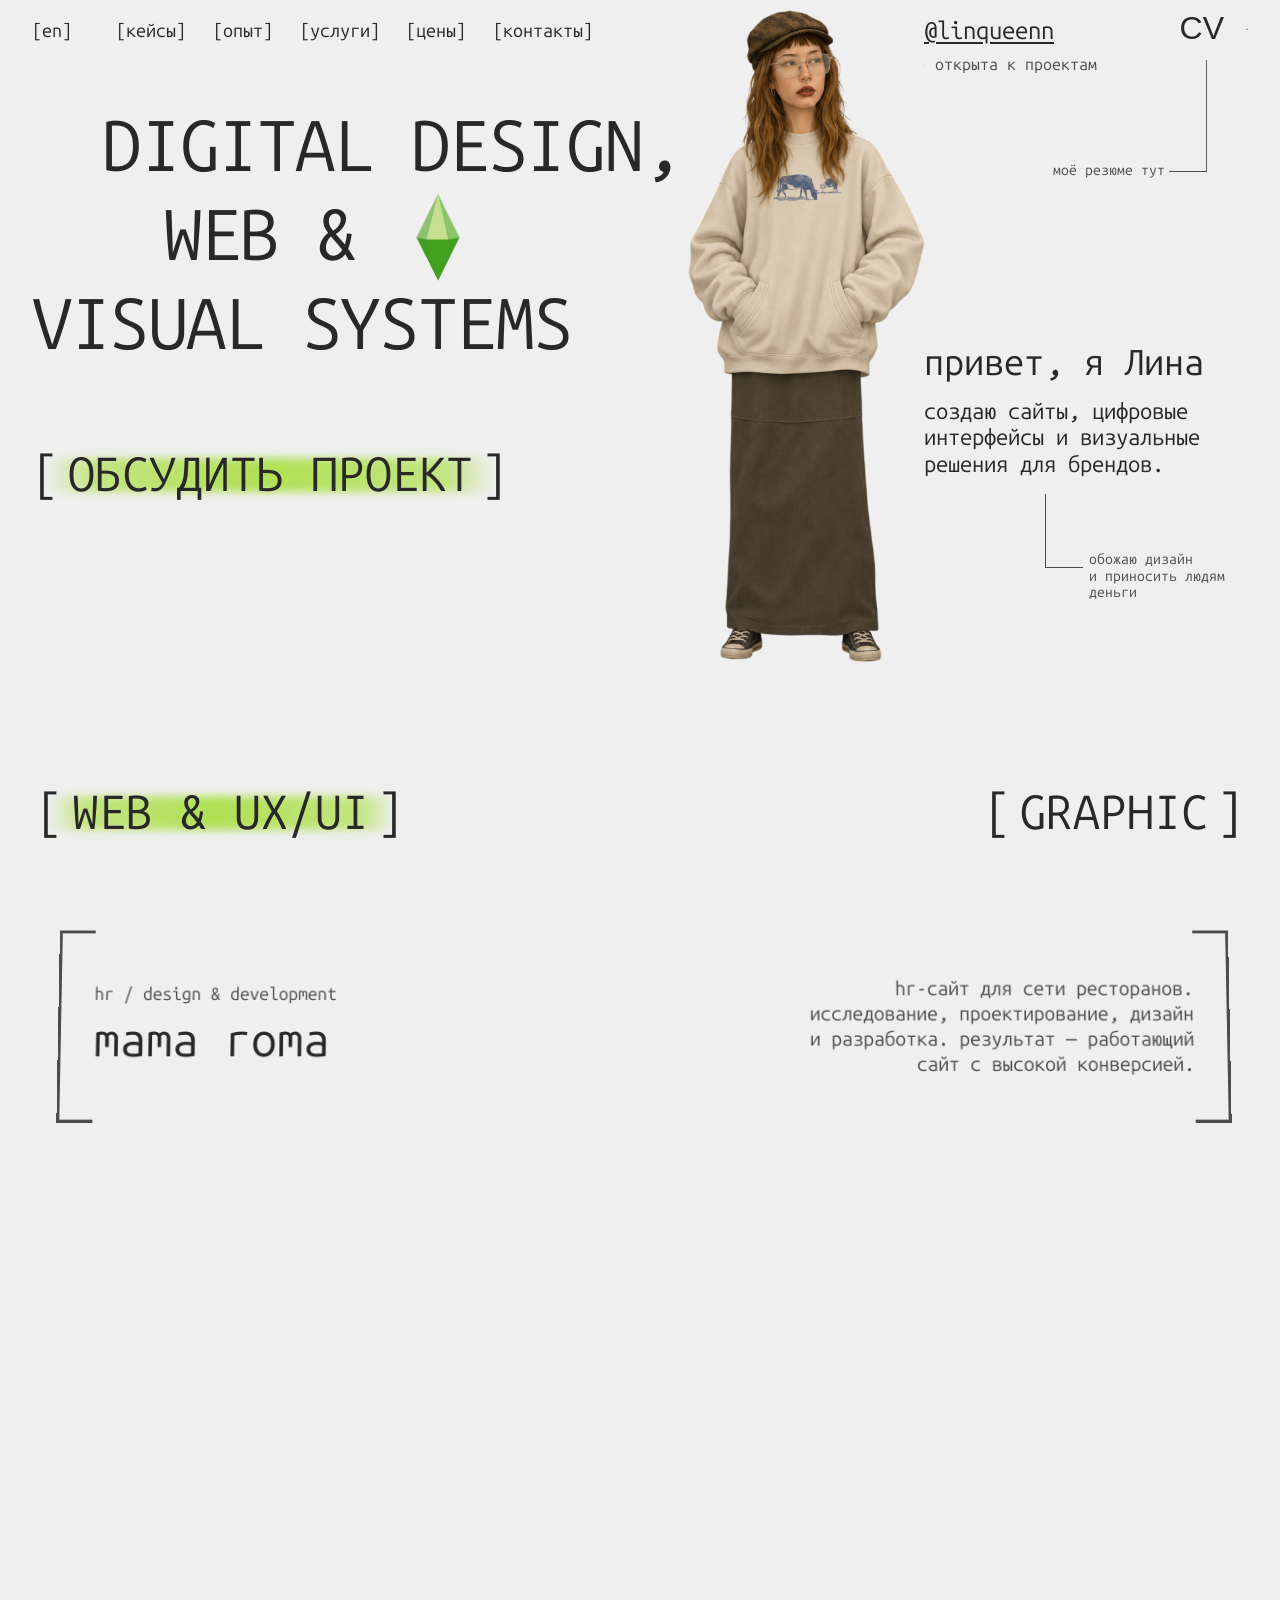
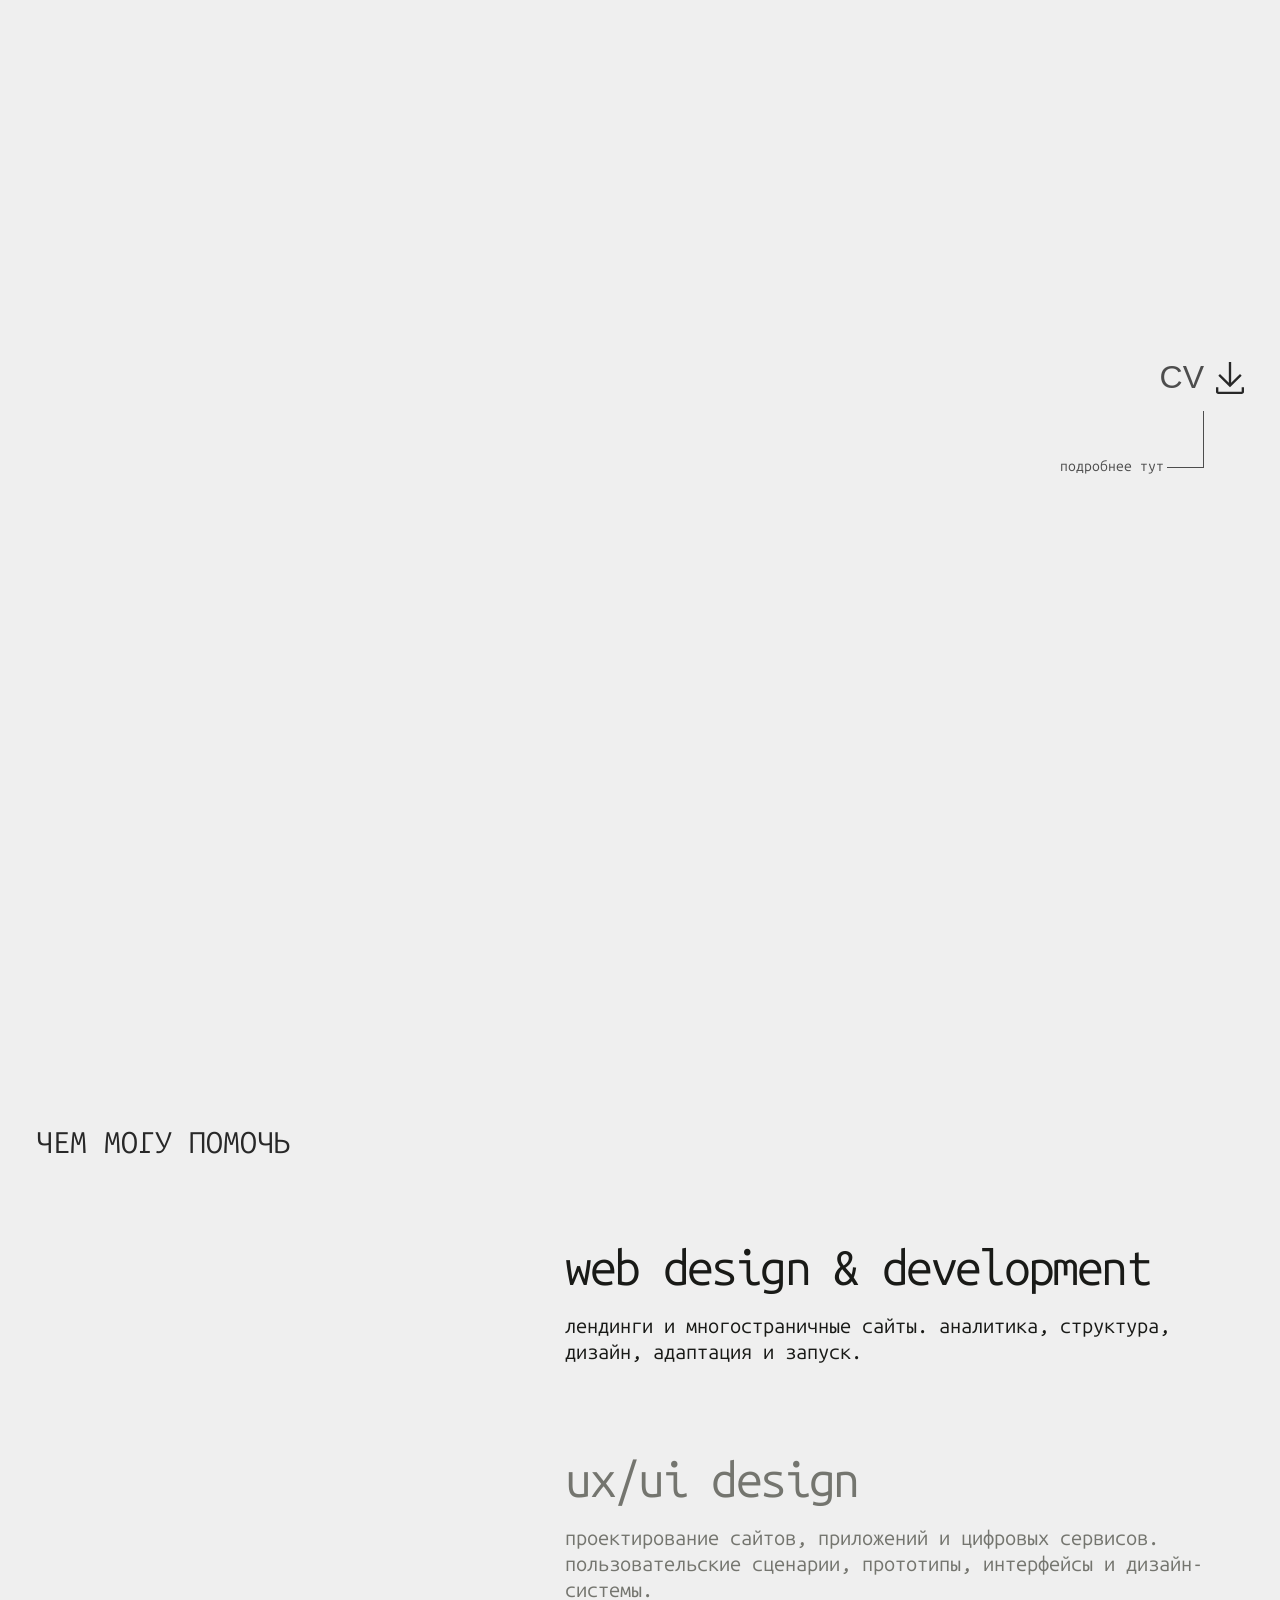
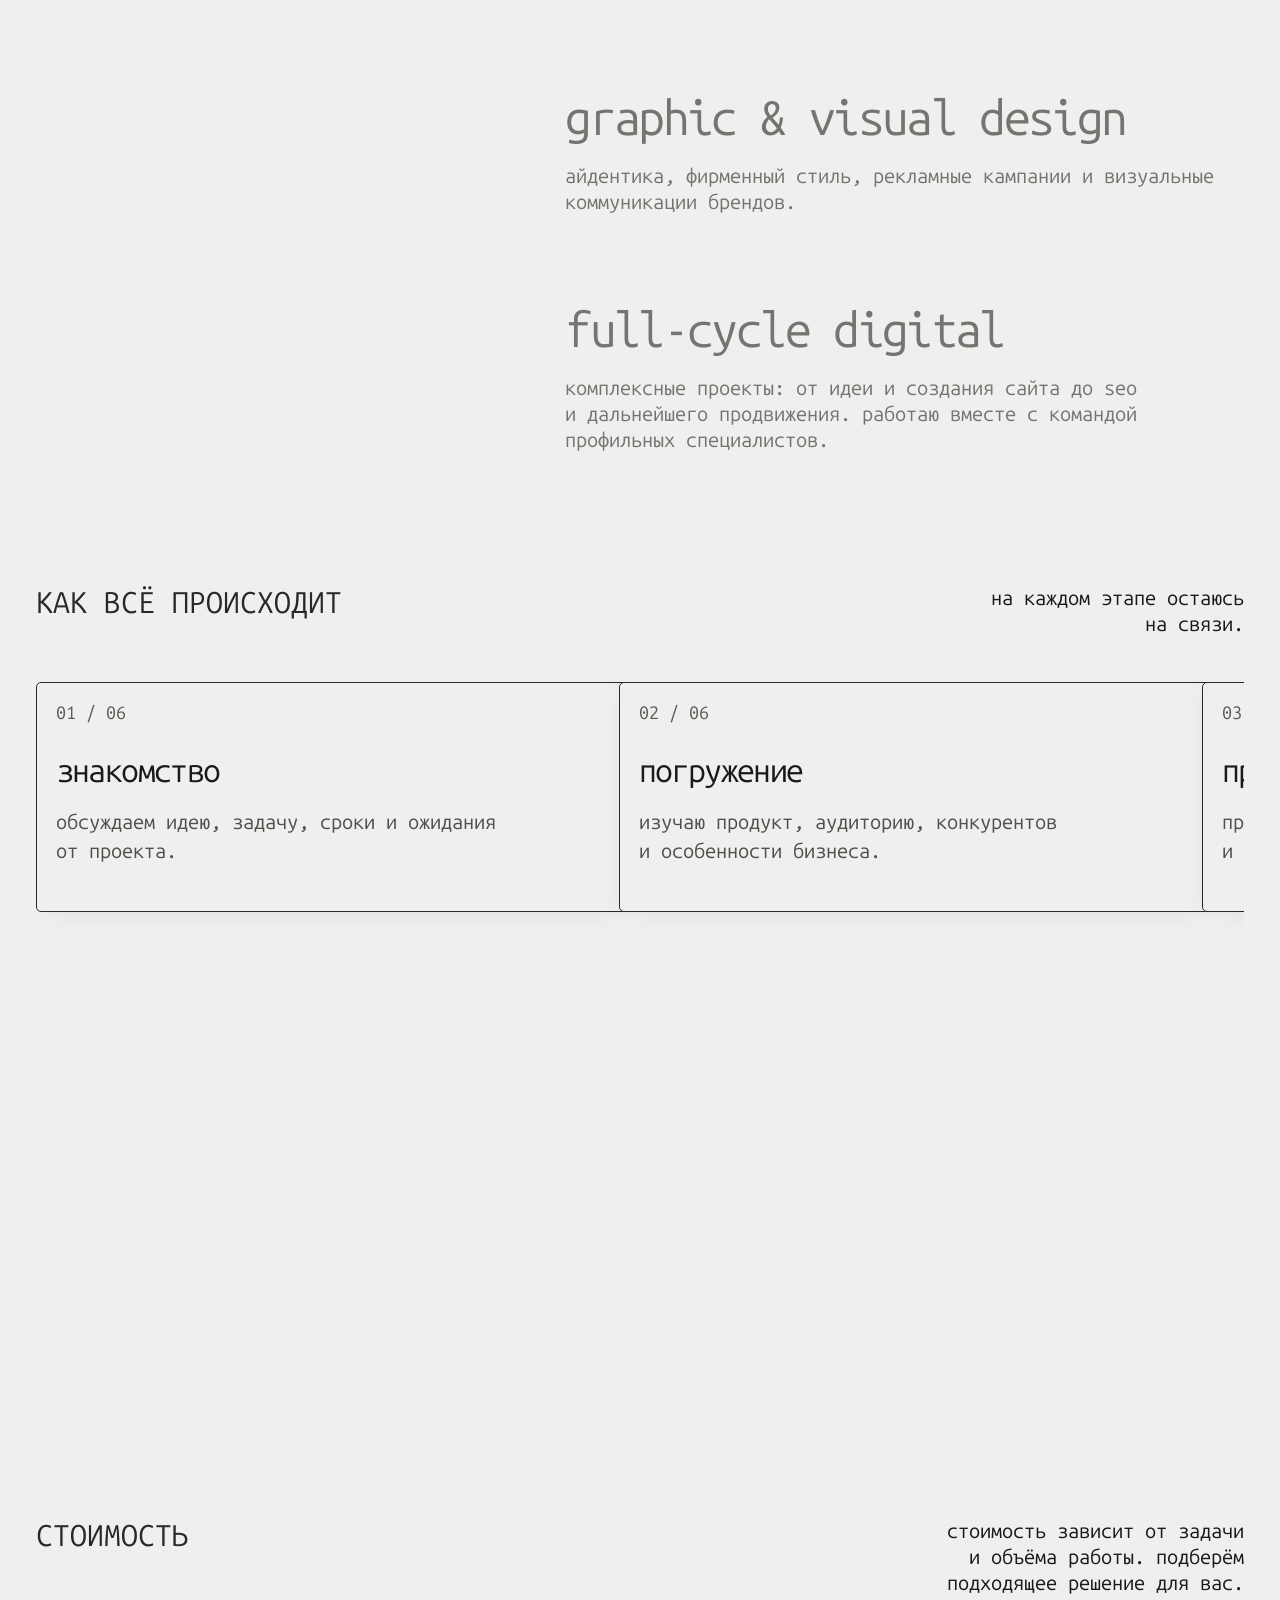
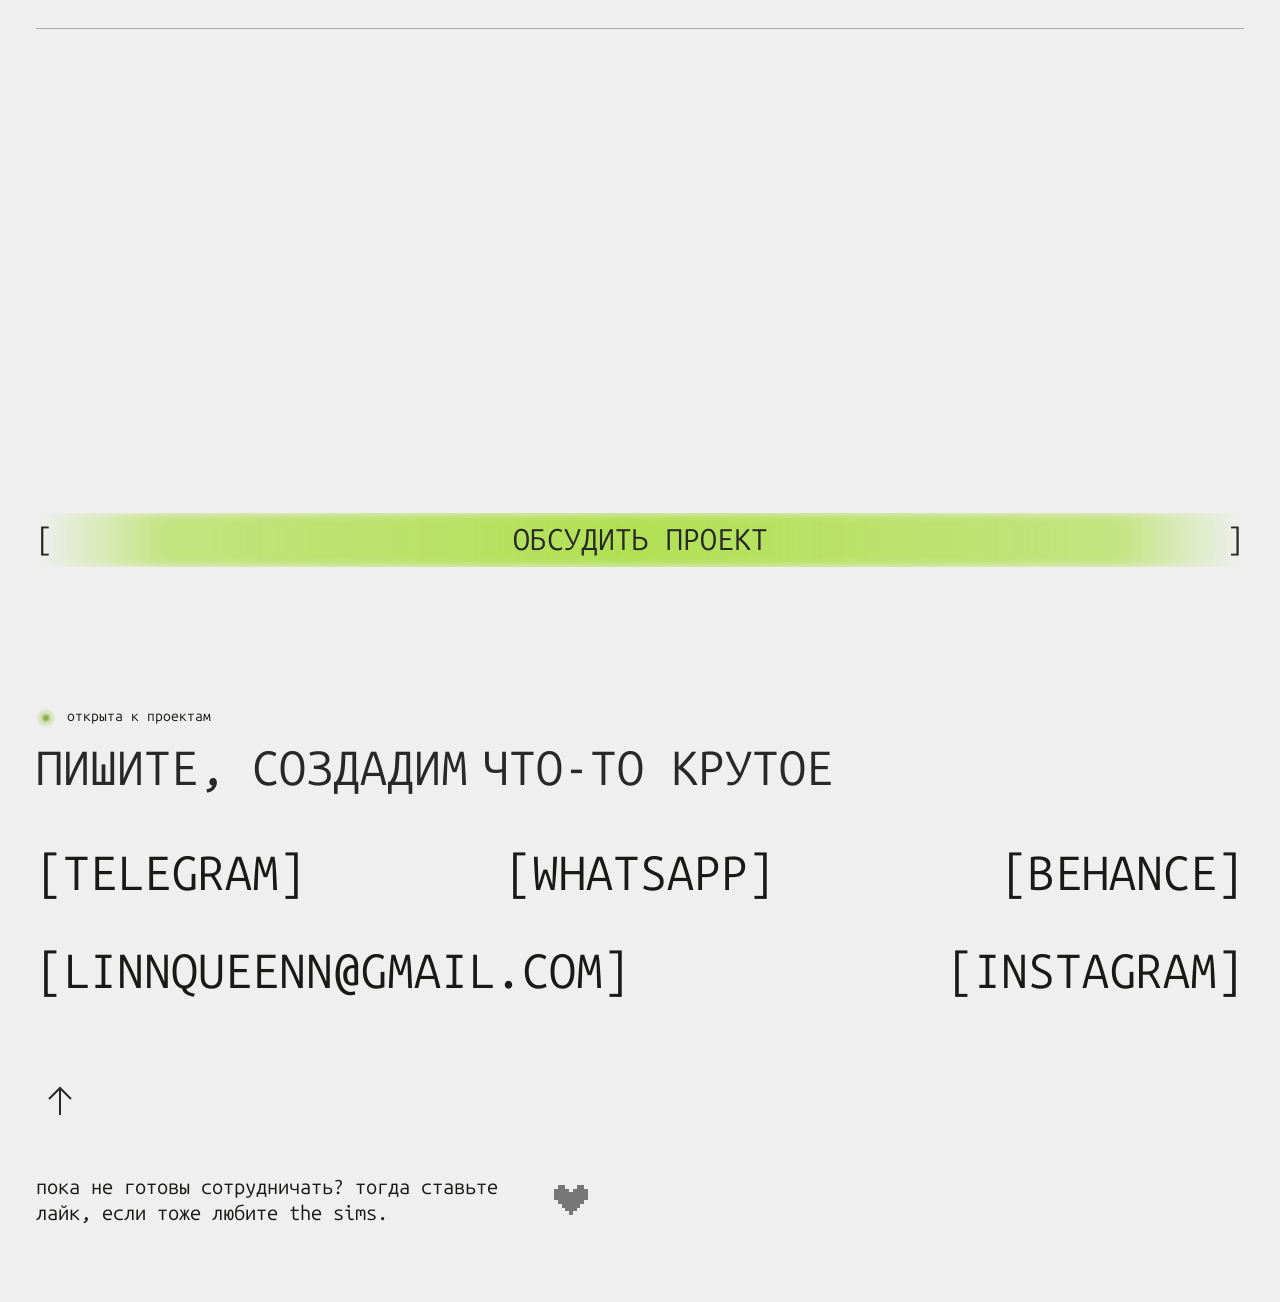
==== index.html @ d5b2cb93 "Restore desktop footer composition" ====
<!doctype html>
<html lang="ru">
<head>
<meta charset="utf-8">
<meta name="viewport" content="width=device-width,initial-scale=1">
<meta name="description" content="Лина Хананова — UX/UI, веб- и графический дизайнер.">
<title>linqueenn — Лина Ханнанова</title>
<link rel="stylesheet" href="https://fonts.googleapis.com/css2?family=Golos+Text:wght@400;500;600;700&family=IBM+Plex+Mono:wght@400;500&display=swap">
<link rel="stylesheet" href="style.css">
<link rel="preload" href="assets/home/ubuntu-sans-mono.ttf" as="font" type="font/ttf" crossorigin>
<link rel="stylesheet" href="home.css?v=20261126-small-fixes">
<link rel="stylesheet" href="work.css?v=20261126-small-fixes">
<link rel="stylesheet" href="about.css?v=20261123-refinements">
<script src="home.js?v=20261126-small-fixes" defer></script>
<script src="work.js?v=20261126-behance-cleanup" defer></script>
<script src="about.js?v=20261124-no-png" defer></script>
<link rel="stylesheet" href="remaining.css?v=20261127-desktop-footer-restore">
<link rel="stylesheet" href="typography.css?v=20261126-mobile-hero-restore">
<link rel="stylesheet" href="case-study.css?v=20261123-refinements">
<script src="case-study.js?v=20261124-vinyl" defer></script>
<script src="case-roma.js?v=20261123-refinements" defer></script>
<link rel="stylesheet" href="case-vinyl.css?v=20261124">
<script src="case-vinyl.js?v=20261124" defer></script>
<script src="case-choreo.js?v=20261125" defer></script>
<script src="case-dixon.js?v=20261125" defer></script>
<link rel="stylesheet" href="case-zen.css?v=20261123">
<script src="case-zen.js?v=20261123" defer></script>
<script src="remaining-content.js?v=20261123-refinements" defer></script>
<script src="service-collages.js?v=20261124-final-collages" defer></script>
<script src="remaining.js?v=20261126-small-fixes" defer></script>
<script src="site.js?v=20261127-desktop-footer-restore" defer></script>
<script type="importmap">{"imports":{"three":"./assets/vendor/three/three.module.js"}}</script>

</head>
<body>
<header class="header">
 <a class="logo" href="./">[linqueenn]</a>
 <nav aria-label="Навигация" id="nav"></nav>
 <div class="tools"><a href="assets/cv.pdf" download>CV ↓</a><button id="language" type="button"></button></div>
</header>
<main id="app"></main>
</body>
</html>
---- style.css ----
:root{--paper:#eae9e5;--ink:#181916;--muted:#54564d;--line:#b6b7ac;--green:#d6ff62;--pad:clamp(18px,4vw,76px);--mono:"IBM Plex Mono",monospace;--sans:"Golos Text",Arial,sans-serif}
*{box-sizing:border-box}html{scroll-behavior:smooth}body{margin:0;background:var(--paper);color:var(--ink);font:16px var(--sans)}a{color:inherit;text-decoration:none}button{font:inherit;color:inherit;cursor:pointer}button:focus-visible,a:focus-visible{outline:2px solid #507400;outline-offset:4px}img{display:block;max-width:100%}h1,h2,h3,p,figure{margin:0}section{scroll-margin-top:70px}
.header{position:sticky;top:0;z-index:20;display:flex;align-items:center;justify-content:space-between;gap:20px;padding:14px var(--pad);border-bottom:1px solid var(--line);background:#eae9e5f5;backdrop-filter:blur(12px);font:13px var(--mono)}.logo{background:var(--ink);color:var(--paper);padding:7px 9px}.header nav,.tools{display:flex;align-items:center;gap:clamp(12px,2.5vw,40px)}.header a:hover{text-decoration:underline}.tools{gap:14px;white-space:nowrap}.tools button,.switch button,.arrows button{background:none;border:1px solid var(--line);padding:6px 10px}.eyebrow,.status,.meta,.switch,.cta,.note{font:12px/1.5 var(--mono)}.eyebrow{letter-spacing:.04em;text-transform:uppercase}.status{display:inline-flex;gap:9px;align-items:center}.status:before{content:"";width:9px;height:9px;border-radius:50%;background:#6c9e16;box-shadow:0 0 0 4px #a4bd6c4d}
.hero{position:relative;isolation:isolate;overflow:hidden;min-height:clamp(620px,52vw,880px);padding:clamp(30px,5vw,82px) var(--pad) 44px;display:grid;grid-template-columns:1fr 24%;align-items:center;gap:28px}.hero-copy{z-index:2;align-self:center}.hero h1{font-weight:500;font-size:clamp(45px,7.5vw,152px);line-height:.94;letter-spacing:-.084em;margin:27px 0 40px}.hero h1 span{display:block}.hero h1 img{display:inline-block;vertical-align:middle;width:.51em;height:.82em;object-fit:contain;margin-left:.16em}.avatar{position:absolute;z-index:-1;height:96%;width:29%;object-fit:contain;object-position:bottom;bottom:0;left:53%}.hero-intro{align-self:end;padding:0 0 22px 20px;max-width:310px}.hero-intro h2{font-size:clamp(22px,2.8vw,48px);line-height:1.05;letter-spacing:-.06em;margin-bottom:14px}.hero-intro p{font-size:clamp(15px,1.25vw,22px);line-height:1.4}.folder{width:63px;position:absolute;left:12px;bottom:24px;transform:rotate(-10deg)}.cta{display:inline-flex;align-items:center;gap:24px;background:var(--ink);color:var(--paper);padding:15px 20px}.cta:hover{background:var(--green);color:var(--ink)}
.section{padding:clamp(55px,8vw,132px) var(--pad)}.rule{border-top:1px solid var(--line)}.section-top{display:flex;align-items:end;justify-content:space-between;gap:20px;margin-bottom:40px}.heading{font-size:clamp(44px,7.8vw,128px);line-height:.95;font-weight:500;letter-spacing:-.085em;margin-top:16px}.switch{display:flex;flex-wrap:wrap;gap:5px}.switch button[aria-pressed=true]{background:var(--ink);color:var(--paper);border-color:var(--ink)}.work-grid{border-top:1px solid var(--line)}.project{display:grid;grid-template-columns:54px minmax(0,1fr) minmax(120px,26%) 38px;align-items:center;gap:18px;position:relative;min-height:135px;border-bottom:1px solid var(--line);padding:20px 0}.project strong{font-size:clamp(28px,4.1vw,68px);font-weight:500;line-height:1;letter-spacing:-.068em;transition:transform .3s}.project:hover strong,.project:focus-visible strong{transform:translateX(10px)}.project .meta{color:var(--muted)}.cover{aspect-ratio:16/9;object-fit:cover;width:100%;background:#c7ceac}.project .cover{opacity:0;transform:scale(.92);transition:.3s}.project:first-child .cover,.project:hover .cover,.project:focus-visible .cover{opacity:1;transform:none}.work-grid:has(.project:hover) .project:first-child:not(:hover) .cover{opacity:.13}.arrow{font-size:26px;justify-self:end}.project:hover .arrow{color:#406000}.mock{display:grid;place-items:center;text-align:center;background:#d5ef6b;color:#1a2516;font:500 clamp(12px,2vw,28px) var(--mono);padding:8px}
.dark{background:#191a17;color:#eeeee7;--line:#51534a;--muted:#b6b8ad}.about-grid{max-width:1020px;margin:50px auto 0;display:grid;gap:12px}.about-card{width:60%;padding:24px;background:#272922;border-radius:7px}.about-card:nth-child(2){margin-left:15%}.about-card:last-child{margin-left:36%;background:var(--green);color:var(--ink)}.about-card p{font-size:clamp(19px,2vw,32px);line-height:1.18;letter-spacing:-.035em;margin:18px 0}.portrait{width:100%;height:clamp(155px,24vw,320px);object-fit:cover;object-position:center 38%;border-radius:4px}.about-card a{text-decoration:underline}.dock{width:48px;height:80px;margin-right:8vw;object-fit:contain}
.service-grid{display:grid;grid-template-columns:1fr 1.42fr;gap:6vw;align-items:start}.service-figure{position:sticky;top:100px}.service-figure .cover{aspect-ratio:4/3}.service-figure figcaption{margin-top:12px;color:var(--muted)}.service-row{border-bottom:1px solid var(--line)}.service-row button{width:100%;text-align:left;border:0;background:none;padding:21px 0;display:flex;justify-content:space-between;gap:10px;align-items:center;font-size:clamp(22px,3.15vw,52px);letter-spacing:-.06em}.service-row:not(.active) button{color:var(--muted)}.service-row p{padding:0 0 21px;max-width:52ch;line-height:1.5}.service-row:not(.active) p{display:none}
.arrows{display:flex;gap:7px}.arrows button:hover{background:var(--green);color:var(--ink)}.steps{display:grid;grid-auto-flow:column;grid-auto-columns:44%;gap:12px;overflow:auto;scroll-snap-type:x mandatory;scrollbar-color:#77796a #252620;padding-bottom:15px}.step{scroll-snap-align:start;min-height:300px;background:#292b23;border-radius:7px;padding:24px;display:flex;flex-direction:column;justify-content:space-between;gap:32px}.orb{width:65px;aspect-ratio:1;border-radius:50%;background:radial-gradient(circle at 35% 28%,#efffac,#a0cf33 28%,#3c5c12 63%,#a1be62 96%);box-shadow:0 0 24px #9ad52133}.step:nth-child(2n) .orb{filter:hue-rotate(35deg)}.step h3{font-size:clamp(23px,3vw,42px);letter-spacing:-.05em;font-weight:500;margin-bottom:8px}.step p{color:var(--muted);line-height:1.45}
.price{display:grid;grid-template-columns:1fr auto;gap:8px 24px;border-top:1px solid var(--line);padding:17px 0}.price h3{font-size:clamp(17px,2vw,28px);font-weight:500}.price p{grid-column:1;color:var(--muted)}.price strong{grid-column:2;grid-row:1;font:500 clamp(12px,1.4vw,20px) var(--mono)}.price-note{margin:25px 0;max-width:72ch}.contacts{background:var(--green)}.contacts .heading{max-width:11ch}.contacts p{margin:24px 0}.contact-links{display:flex;flex-wrap:wrap;gap:12px 25px}.contact-links a{border-bottom:1px solid;padding-bottom:4px}.footer{display:flex;justify-content:space-between;margin-top:70px;border-top:1px solid #24291c55;padding-top:14px}.case .cover{max-height:600px;object-fit:cover;margin:30px 0}.case p{max-width:65ch;margin:20px 0;line-height:1.6}
@media(hover:none){.project .cover{opacity:1;transform:none}}@media(max-width:1000px){.header nav{gap:12px}.hero-intro{padding-left:0}.avatar{left:49%;width:33%;height:91%}.hero{grid-template-columns:1fr 21%}}
@media(max-width:720px){.header{display:grid;grid-template-columns:1fr auto;gap:8px 14px;padding-block:9px}.header nav{grid-column:1/-1;grid-row:2;overflow:auto;white-space:nowrap;padding:3px 0;scrollbar-width:none}.tools{grid-column:2;grid-row:1}.hero{min-height:660px;display:block;padding-top:30px}.hero h1{font-size:clamp(42px,11vw,76px);margin-bottom:26px}.avatar{left:auto;right:1%;width:51%;height:61%}.hero-intro{margin-top:70px;width:48%;position:relative;z-index:2}.folder{display:none}.section-top{align-items:start;flex-direction:column;margin-bottom:25px}.project{grid-template-columns:25px 1fr 26px;gap:10px;min-height:0}.project .cover{grid-column:2;grid-row:2;opacity:1;transform:none;max-width:350px}.project .arrow{grid-column:3;grid-row:1}.about-card,.about-card:nth-child(n){width:100%;margin-left:0}.dock{display:none}.service-grid{grid-template-columns:1fr;gap:20px}.service-figure{position:static}.service-figure .cover{aspect-ratio:16/9}.steps{grid-auto-columns:85%}.step{min-height:265px}.price p{grid-column:1/-1}.footer{gap:14px}}
@media(prefers-reduced-motion:no-preference){.enter{animation:enter .65s cubic-bezier(.2,.7,.25,1) both}.hero h1 span:nth-child(2){animation-delay:.09s}.hero h1 span:nth-child(3){animation-delay:.18s}@keyframes enter{from{opacity:0;transform:translateY(22px);clip-path:inset(0 0 100% 0)}to{opacity:1;transform:none;clip-path:inset(0)}}}
@media(prefers-reduced-motion:reduce){*,*::before,*::after{scroll-behavior:auto!important;animation:none!important;transition:none!important}}
.logo{justify-self:start}.hero h1 img{scale:2.5}.dock{scale:2.15}html[lang=ru] .hero h1{font-size:clamp(45px,6.4vw,130px)}
@media(max-width:720px){html[lang=ru] .hero h1{font-size:clamp(34px,9.6vw,66px)}.dock{display:block;width:30px;height:44px;margin:0}.section-top:has(.dock){flex-direction:row;align-items:end}.hero-intro{margin-top:85px}}
---- home.css ----
@font-face {
  font-family: "Ubuntu Sans Mono";
  src: url("assets/home/ubuntu-sans-mono.ttf") format("truetype");
  font-style: normal;
  font-weight: 400;
  font-display: swap;
}

.home-page > .header { display: none; }
.home-screen {
  container-type: inline-size;
  background: #efefef;
  color: #282828;
  font-family: "Ubuntu Sans Mono", monospace;
  overflow: clip;
}
.home-stage {
  --u: calc(100cqw / 1440);
  position: relative;
  isolation: isolate;
  height: calc(765 * var(--u));
}
.home-nav, .home-line, .home-portrait, .home-profile, .home-cv,
.home-resume-note, .home-cta, .home-intro, .home-philosophy { position: absolute; }
.home-nav {
  display: flex;
  align-items: baseline;
  gap: calc(50 * var(--u));
  top: calc(22 * var(--u));
  left: calc(36 * var(--u));
  font-size: calc(22 * var(--u));
  z-index: 2;
}
.home-nav nav { display: flex; gap: calc(30 * var(--u)); }
.home-menu { display: flex; gap: inherit; align-items: baseline; }
.home-menu-toggle { display: none; }
.home-menu-handle { display: none; }
.home-menu-resume { display: none; }
.home-nav button { padding: 0; border: 0; background: none; }
.home-nav a, .home-nav button { white-space: nowrap; }
.home-title { font-size: calc(88 * var(--u)); line-height: 1.205; font-weight: 400; letter-spacing: -.02em; text-transform: uppercase; }
.home-line { white-space: nowrap; }
.home-line-digital { left: calc(148 * var(--u)); top: calc(137 * var(--u)); }
.home-line-web { left: calc(216 * var(--u)); top: calc(237 * var(--u)); }
.home-line-visual { left: calc(36 * var(--u)); top: calc(337 * var(--u)); }
.home-gem-slot {
  position: absolute;
  left: calc(285 * var(--u));
  top: 0;
  width: calc(50 * var(--u));
  height: calc(100 * var(--u));
  overflow: clip;
}
.home-gem-slot img { position: absolute; width: 319.43%; height: 187.1%; max-width: none; left: -109.72%; top: -45.16%; }
.home-portrait { left: calc(627 * var(--u)); top: calc(-3 * var(--u)); width: calc(580 * var(--u)); pointer-events: none; }
.home-person { position: relative; width: 100%; aspect-ratio: 580 / 756; }
.home-portrait-6221 :is(.home-shadow-left, .home-shadow-right) { display: none; }
.home-portrait-arrival { position: absolute; display: block; max-width: none; height: auto; opacity: 0; }
.home-portrait-arrival-ready { opacity: 1; }
.home-portrait-shine {
  position: absolute;
  inset: 0;
  pointer-events: none;
  background: linear-gradient(145deg, transparent 43%, rgb(255 250 235 / .27) 50%, transparent 57%) center / 100% 300% no-repeat;
  mask: url("assets/home/portrait.png") center / 100% 100% no-repeat;
}
.home-portrait-shine-video {
  mask:
    url("assets/home/portrait.png") center / 100% 100% no-repeat,
    var(--shine-video-mask) var(--shine-video-left) var(--shine-video-top) / var(--shine-video-width) var(--shine-video-height) no-repeat;
  mask-composite: intersect;
}
.home-portrait-video {
  position: absolute;
  display: block;
  width: 168.4%;
  height: auto;
  max-width: none;
  left: -60.3%;
  top: .04%;
  opacity: 0;
  pointer-events: none;
}
.home-portrait-video-6207 { width: 105.4%; left: 13.6%; top: .29%; }
.home-portrait-video-6209 { width: 244.5%; left: -114%; top: -1.37%; }
.home-portrait-video-6211 { width: 240%; left: -90.7%; top: .61%; }
@property --portrait-handoff {
  syntax: "<percentage>";
  inherits: false;
  initial-value: -16%;
}
@media (prefers-reduced-motion: no-preference) {
  .home-portrait-playing .home-portrait-video { opacity: 1; }
  .home-portrait-playing > img { transition: opacity 100ms ease-out; }
  .home-portrait-blending .home-portrait-video { opacity: 0; transition: opacity 125ms ease-in-out; }
  .home-portrait-playing.home-portrait-blending > img { opacity: 1; }
  .home-portrait-playing .home-portrait-video-detail,
  .home-portrait-playing:has(.home-portrait-video-detail) > img {
    transition: opacity 180ms linear;
  }
  .home-portrait-blending .home-portrait-video-6211 {
    opacity: 1;
    mask-image: linear-gradient(to bottom, transparent calc(var(--portrait-handoff) - 16%), #000 calc(var(--portrait-handoff) + 16%));
    animation: home-portrait-handoff 180ms ease-in-out both;
  }
  .home-portrait-blending:has(.home-portrait-video-6211)::after {
    content: "";
    position: absolute;
    inset: 0;
    background: #fff;
    mask: url("assets/home/portrait.png") center / 100% 100% no-repeat;
    pointer-events: none;
    animation: home-portrait-lock 175ms ease-in-out both;
  }
}
@keyframes home-portrait-handoff {
  to { --portrait-handoff: 116%; }
}
@keyframes home-portrait-lock {
  0%, 100% { opacity: 0; }
  46% { opacity: .21; }
}
.home-shadow-left, .home-shadow-right { position: absolute; transform-origin: top left; scale: calc(tan(atan2(100cqw, 1440px))); }
.home-shadow-left { left: 31.4%; top: 95.7%; }
.home-shadow-right { left: 56.1%; top: 96.9%; }
.home-portrait-video-mode :is(.home-shadow-left, .home-shadow-right) { filter: blur(1.1px); }
.home-portrait-video-mode:is(:not(.home-portrait-pending), .home-portrait-blending) :is(.home-shadow-left, .home-shadow-right) {
  opacity: .35;
}
@property --portrait-scan {
  syntax: "<percentage>";
  inherits: true;
  initial-value: 100%;
}

@media (prefers-reduced-motion: no-preference) {
  .home-portrait-pending > img { opacity: 0; }
  .home-portrait-materializing { animation: home-portrait-load 1.5s both; }
  .home-portrait-materializing .home-person { clip-path: inset(var(--portrait-scan) 0 0); }
  .home-portrait-materializing :is(.home-shadow-left, .home-shadow-right) {
    animation: home-portrait-ground 1.5s both;
  }
  .home-portrait-materializing::before,
  .home-portrait-materializing::after {
    content: "";
    position: absolute;
    pointer-events: none;
  }
  .home-portrait-materializing::before {
    inset: 10% 14% 0;
    background: radial-gradient(ellipse, #b6e34165, transparent 66%);
    animation: home-portrait-glow 1.5s both;
  }
  .home-portrait-materializing::after {
    inset: 0;
    background: linear-gradient(to bottom,
      transparent 0 12%, #dfff9577 22%, transparent 32% 41%,
      #dfff9aba 49%, #baff30ed 60%, #ecffc6ee 66%,
      transparent 75% 83%, #b6f33c84 91%, transparent 100%) no-repeat;
    background-size: 100% 9%;
    background-position: center calc(var(--portrait-scan) - 3%);
    mask: url("assets/home/portrait.png") center / 100% 100% no-repeat;
    animation: home-portrait-bands 1.5s both;
  }

  @keyframes home-portrait-load {
    0%, 9% { --portrait-scan: 100%; }
    9% { animation-timing-function: cubic-bezier(.28, .14, .24, 1); }
    86%, 100% { --portrait-scan: 0%; }
  }
  @keyframes home-portrait-glow {
    0%, 100% { opacity: 0; }
    16% { opacity: .6; }
    48% { opacity: .36; }
  }
  @keyframes home-portrait-bands {
    0%, 8%, 92%, 100% { opacity: 0; }
    24%, 71% { opacity: .92; }
  }
  @keyframes home-portrait-ground {
    0%, 10% { opacity: 0; }
    29%, 100% { opacity: 1; }
  }
}
.home-profile { left: calc(1018 * var(--u)); top: calc(17 * var(--u)); font-size: calc(30 * var(--u)); }
.home-profile .home-scramble { text-decoration: underline; text-underline-offset: .12em; }
.home-profile p { display: flex; align-items: center; gap: calc(11 * var(--u)); margin-top: calc(10 * var(--u)); font-size: calc(16 * var(--u)); color: #4d4d4d; }
.home-profile img { zoom: calc(tan(atan2(100cqw, 1440px))); opacity: .82; }
.home-cv {
  display: flex; align-items: center; gap: calc(25 * var(--u));
  top: calc(10.5 * var(--u)); right: calc(36 * var(--u));
  font: 400 calc(40 * var(--u))/1.225 "Century Gothic", sans-serif;
  text-transform: lowercase;
}
.home-cv img, .home-resume-note img { zoom: calc(tan(atan2(100cqw, 1440px))); }
.home-resume-note {
  top: calc(67 * var(--u)); right: calc(82 * var(--u));
  display: flex; align-items: end; gap: calc(4 * var(--u));
  font-size: calc(14 * var(--u)); color: #4d4d4d;
}
.home-resume-note span { transform: translateY(calc(50% - .5 * var(--u))); }
.home-cta {
  left: calc(36 * var(--u)); top: calc(526 * var(--u));
  font-size: calc(58.238 * var(--u)); line-height: 1.2; text-transform: uppercase;
}
.home-cta::before {
  content: ""; position: absolute; z-index: -1; pointer-events: none;
  inset: 21% 3%; background: #aed90d; filter: blur(calc(30.235 * var(--u)));
}
.home-intro { left: calc(1018 * var(--u)); top: calc(444.84 * var(--u)); width: calc(290 * var(--u)); }
.home-intro h2 { text-align: right; font-size: calc(36.943 * var(--u)); font-weight: 400; line-height: 1.2; }
.home-intro p { margin-top: calc(17 * var(--u)); font-size: calc(22 * var(--u)); line-height: 1.18; }
.home-philosophy { left: calc(136 * var(--u)); top: calc(155.16 * var(--u)); font-size: calc(14 * var(--u)); line-height: 1; color: #4d4d4d; }
.home-philosophy span { display: block; margin: calc(65 * var(--u)) 0 0 calc(50 * var(--u)); width: calc(197 * var(--u)); }
.home-philosophy::before {
  content: "";
  position: absolute;
  inset: 0 auto auto 0;
  width: calc(42 * var(--u));
  height: calc(82 * var(--u));
  border-left: max(1px, var(--u)) solid #4d4d4d;
  border-bottom: max(1px, var(--u)) solid #4d4d4d;
}
.home-scramble { display: inline-block; position: relative; }
.home-scrambling { color: transparent; text-decoration-color: transparent; }
.home-scramble-overlay { position: absolute; inset: 0; color: #282828; white-space: pre; pointer-events: none; }
.home-profile .home-scramble-overlay { text-decoration: underline; text-underline-offset: .12em; }



@media (prefers-reduced-motion: no-preference) {
  .remaining-section .home-cta:is(:hover, :focus-visible)::before { animation: home-glow-breathe 1.8s ease-in-out infinite; }
  .home-profile img { animation: home-online-pulse 1.9s ease-in-out infinite; }
  @keyframes home-glow-breathe {
    0%, 100% { transform: scale(1); }
    50% { transform: scale(1.1, 1.36); }
  }
  @keyframes home-online-pulse {
    0%, 100% { transform: scale(1); opacity: .77; filter: drop-shadow(0 0 0 transparent); }
    48% { transform: scale(1.38); opacity: .93; filter: drop-shadow(0 0 3px #90c51b59); }
  }
}

@media (orientation: portrait), (pointer: coarse), (max-width: 900px) {
@container (max-width: 1100px) {
  .home-stage {
    --u: 1px;
    --edge: clamp(14px, 4.6cqw, 42px);
    --cta-gap: clamp(63px, 10svh, 96px);
    --stage-height: max(580px, 100svh);
    display: grid;
    grid-template-columns: minmax(0, 1fr);
    grid-template-rows: auto auto auto 1fr auto;
    gap: 0;
    height: auto;
    min-height: var(--stage-height);
    padding: 8px var(--edge) calc(12px + env(safe-area-inset-bottom));
  }
  .home-nav, .home-line, .home-profile, .home-cv, .home-cta,
  .home-intro, .home-philosophy { position: relative; inset: auto; }
  .home-nav { grid-row: 1; grid-column: 1; width: max-content; z-index: 4; }
  .home-menu-toggle {
    display: grid;
    align-content: center;
    gap: 10px;
    width: 48px;
    height: 44px;
    color: inherit;
  }
  .home-menu {
    display: none;
    position: absolute;
    top: 100%;
    left: 0;
    width: min(200px, 75cqw);
    padding: 12px 16px;
    border: 1px solid #b6b7ac;
    background: #efefef;
    font-size: 15px;
  }
  .home-menu-toggle[aria-expanded="true"] + .home-menu,
  .home-menu nav { display: grid; gap: 0; }
  .home-menu a, .home-menu #home-language { display: block; min-height: 44px; padding: 10px 0; text-align: left; }
  .home-menu .home-menu-handle { margin-top: 16px; text-decoration: underline; }
  .home-cv { grid-row: 1; grid-column: 1; justify-self: end; gap: 10px; min-height: 44px; font-size: clamp(25px, 7.3cqw, 34px); }
  .home-cv img { zoom: .88; }
  .home-profile { grid-row: 2; margin: clamp(4px, 1.4svh, 12px) 0 10px; font-size: clamp(13px, 2.4cqw, 17px); }
  .home-profile a, .home-resume-note { display: none; }
  .home-profile p { margin: 0; font-size: inherit; gap: 4px; }
  .home-title {
    grid-row: 3;
    margin: 0;
    font-size: clamp(26px, min(11.4cqw, 6.65svh), 88px);
    line-height: 1.12;
  }
  .home-line { display: block; }
  .home-line-digital, .home-line-web { margin-left: 0; }
  .home-line-web { display: flex; align-items: center; gap: .35em; }
  .home-line-web, .home-line-visual { z-index: 2; }
  .home-gem-slot { position: relative; inset: auto; width: .58em; height: 1.12em; }
  .home-line-visual > span { display: block; }
  .home-line-visual .home-scramble-overlay { display: block; }
  .home-portrait {
    position: absolute;
    inset: auto 0 var(--cta-gap) auto;
    height: min(calc(var(--stage-height) - var(--cta-gap) - 26cqw), 174cqw);
    width: auto;
    aspect-ratio: 580 / 756;
    transform: translateX(34%);
    z-index: 1;
  }
  .home-shadow-left, .home-shadow-right { scale: .72; }
  .home-intro {
    --intro-gap: clamp(12px, 1.8cqw, 18px);
    grid-row: 4;
    grid-column: 1;
    align-self: start;
    justify-self: start;
    width: min(50%, 230px);
    margin-top: clamp(18px, 9svh, 78px);
    z-index: 2;
  }
  .home-intro h2 { font-size: clamp(17px, 5.25cqw, 29px); text-align: left; white-space: nowrap; }
  .home-intro p { font-size: clamp(15px, 4.1cqw, 19px); line-height: 1.27; margin-top: var(--intro-gap); }
  .home-philosophy {
    display: flow-root;
    width: min(100%, 245px);
    margin-top: var(--intro-gap);
    font-size: clamp(12px, 2.8cqw, 15px);
    z-index: 2;
  }
  .home-philosophy::before { width: clamp(35px, 10cqw, 62px); height: clamp(42px, 8svh, 72px); }
  .home-philosophy span { margin: clamp(33px, 7svh, 62px) 0 0 clamp(43px, 12cqw, 72px); width: auto; }
  .home-cta { grid-row: 5; justify-self: center; min-height: 48px; align-content: center; font-size: clamp(23px, 9.35cqw, 54px); z-index: 2; white-space: nowrap; }
  html[lang="en"] .home-cta { font-size: clamp(22px, 8.85cqw, 52px); }
}

@container (540px < width <= 1100px) {
  .home-stage { --stage-height: clamp(640px, 100svh, 1000px); padding-top: 16px; }
  .home-title { font-size: clamp(46px, min(10.8cqw, 10svh), 94px); line-height: 1.08; }
  .home-portrait {
    height: min(calc(var(--stage-height) - var(--cta-gap) - 112px), 106cqw);
    transform: translateX(13%);
  }
  .home-intro { width: min(45%, 330px); margin-top: clamp(18px, 4svh, 42px); }
  .home-intro h2 { font-size: clamp(24px, 4cqw, 42px); }
  .home-cta { font-size: clamp(38px, 7cqw, 62px); }
}
}

@media (orientation: portrait) {
  @container (540px < width <= 1100px) {
    .home-cta, html[lang="en"] .home-cta {
      justify-self: start;
      margin-block: 16px calc(var(--cta-gap) + 18px);
      font-size: var(--portfolio-action);
    }
    .home-intro p { font-size: var(--portfolio-body); }
    .home-philosophy { font-size: var(--portfolio-caption); }
    .home-philosophy::before { height: clamp(42px, 7cqw, 60px); }
    .home-philosophy span { margin-top: clamp(32px, 5.6cqw, 48px); }
  }
}

@media (orientation: landscape) and (pointer: coarse) {
  @container (720px < width <= 1100px) {
    .home-line-visual > span { display: inline-block; }
    .home-portrait {
      right: 8cqw;
      height: min(calc(var(--stage-height) - var(--cta-gap) - 90px), 91cqw);
    }
    .home-intro { margin-top: clamp(20px, 8svh, 62px); }
  }
}

@media (orientation: landscape) and (pointer: fine) {
  @container (900px < width < 1250px) {
    .home-nav { font-size: max(14px, calc(22 * var(--u))); }
    .home-profile p { font-size: max(13px, calc(16 * var(--u))); }
    .home-intro p { font-size: max(16px, calc(22 * var(--u))); }
    .home-resume-note, .home-philosophy { font-size: max(11px, calc(14 * var(--u))); }
    .home-philosophy { top: auto; bottom: auto; margin-top: 16px; }
  }
  @container (540px < width <= 900px) {
    .home-stage { min-height: max(700px, 100svh); }
    .home-cta, html[lang="en"] .home-cta { justify-self: start; font-size: clamp(29px, 5cqw, 42px); }
  }
}

@container (max-width: 540px) {
  .home-stage {
    /* Figma 2030:5627 — scale the 393 × 822 composition as a unit. */
    --frame-width: min(100cqw, 393px, max(300px, calc(100svh * 393 / 822)));
    --u: calc(var(--frame-width) / 393);
    --scale: calc(tan(atan2(var(--frame-width), 393px)));
    display: block;
    width: var(--frame-width);
    height: calc(822 * var(--u));
    min-height: 0;
    margin-inline: auto;
    padding: 0;
  }
  .home-nav, .home-profile, .home-cv, .home-cta, .home-intro,
  .home-line { position: absolute; }
  .home-nav { left: calc(16 * var(--u)); top: calc(4.5 * var(--u)); }
  .home-menu-toggle { width: 48px; height: 44px; }
  .home-menu-toggle img { zoom: var(--scale); }
  .home-cv {
    left: calc(285 * var(--u)); right: auto; top: calc(6 * var(--u));
    height: calc(44 * var(--u)); min-height: 0;
    gap: calc(23.291 * var(--u)); font-size: calc(37.266 * var(--u));
  }
  .home-cv img { content: url("assets/home/mobile-download.svg"); zoom: var(--scale); }
  .home-profile {
    left: calc(14.65 * var(--u)); top: calc(60 * var(--u));
    margin: 0; font-size: calc(14 * var(--u));
  }
  .home-profile img { content: url("assets/home/mobile-status.svg"); zoom: var(--scale); }
  .home-profile p { gap: calc(6.65 * var(--u)); line-height: 1.2; }
  .home-title { font-size: calc(46 * var(--u)); line-height: 1.2; }
  .home-line-digital { left: calc(19.08 * var(--u)); top: calc(84 * var(--u)); }
  .home-line-web { left: calc(19 * var(--u)); top: calc(143.72 * var(--u)); }
  .home-line-visual { left: calc(16 * var(--u)); top: calc(202.72 * var(--u)); width: calc(180 * var(--u)); }
  .home-gem-slot {
    position: absolute;
    left: calc(147 * var(--u)); top: calc(-2.72 * var(--u));
    width: calc(30 * var(--u)); height: calc(60 * var(--u));
  }
  .home-portrait {
    left: calc(66 * var(--u)); top: calc(110.93 * var(--u)); right: auto; bottom: auto;
    width: calc(475 * var(--u)); height: auto; transform: none;
  }
  .home-shadow-left, .home-shadow-right { scale: 1; zoom: var(--scale); }
  .home-shadow-left { content: url("assets/home/mobile-left-shadow.svg"); left: 31.4%; top: 95.7%; }
  .home-shadow-right { content: url("assets/home/mobile-right-shadow.svg"); left: 56.1%; top: 96.9%; }
  .home-intro { --intro-gap: calc(10 * var(--u)); left: calc(17 * var(--u)); top: calc(409 * var(--u)); width: calc(188 * var(--u)); margin: 0; }
  .home-intro h2 { text-align: right; font-size: calc(24 * var(--u)); }
  .home-intro p { font-size: calc(16 * var(--u)); line-height: 1.2; }
  .home-philosophy { width: auto; margin: calc(26 * var(--u)) 0 0 calc(38 * var(--u)); font-size: calc(12 * var(--u)); }
  .home-philosophy::before { width: calc(42 * var(--u)); height: calc(83 * var(--u)); }
  .home-philosophy span { margin: calc(65 * var(--u)) 0 0 calc(50 * var(--u)); width: calc(106 * var(--u)); }
  .home-cta, html[lang="en"] .home-cta {
    left: calc(14 * var(--u)); top: calc(748 * var(--u));
    display: grid; place-items: center;
    width: calc(364 * var(--u)); min-height: 0; height: calc(45.898 * var(--u));
    font-size: calc(38.249 * var(--u)); line-height: 1.2;
  }
  html[lang="en"] .home-cta { font-size: calc(36 * var(--u)); }
  .home-cta::before {
    inset: calc(9.56 * var(--u)) calc(10 * var(--u));
    filter: blur(calc(19.857 * var(--u)));
    background: #aed90d;
  }
}

/* Reuse the hero menu below the first screen, outside its clipping container. */
.home-nav.home-nav-floating {
  --u: 1px;
  --scale: 1;
  position: fixed;
  left: 36px;
  top: 16px;
  width: max-content;
  z-index: 100;
  font: var(--type-weight) var(--type-nav)/var(--type-leading-body) var(--type-font);
  color: #282828;
}
.home-nav-floating .home-menu-toggle {
  display: grid;
  place-items: center;
  width: 56px;
  height: 48px;
  background: var(--site-background);
}
.home-nav-floating .home-menu-toggle img { width: 48px; height: 15px; zoom: 1; }
.home-nav-floating .home-menu {
  display: none;
  position: absolute;
  top: 100%;
  left: 0;
  width: min(280px, calc(100vw - 72px));
  max-height: calc(100svh - 80px);
  overflow-y: auto;
  padding: 12px 20px;
  border: 1px solid #b6b7ac;
  background: var(--site-background);
  font-size: var(--type-nav);
}
.home-nav-floating .home-menu-toggle[aria-expanded="true"] + .home-menu,
.home-nav-floating .home-menu nav { display: grid; gap: 0; }
.home-nav-floating .home-menu a, .home-nav-floating #home-language {
  display: block;
  min-height: 44px;
  padding: 10px 0;
  text-align: left;
}
.home-nav-floating .home-menu-handle { margin-top: 16px; text-decoration: underline; }
.home-nav-floating .home-menu .home-menu-resume {
  display: flex;
  align-items: center;
  justify-content: space-between;
  gap: 12px;
  margin-top: 16px;
}
.home-menu-resume img { width: 22px; height: 26px; flex: none; }
.home-menu-toggle[aria-expanded="true"] + .home-menu .home-menu-resume { display: flex; align-items: center; gap: 12px; margin-top: 16px; }
@media (max-width: 540px) {
  .home-nav.home-nav-floating { left: 16px; top: 8px; }
  .home-nav-floating .home-menu-toggle { width: 48px; height: 44px; }
  .home-nav-floating .home-menu { width: min(240px, calc(100vw - 32px)); }
}

/* Shared open-menu composition. The two-line trigger has no background. */
.home-nav .home-menu-toggle { background: transparent; }
.portfolio-menu-open .home-nav { z-index: 200; }
.home-menu-toggle[aria-expanded="true"] + .home-menu {
  display: flex;
  flex-direction: column;
  align-items: stretch;
  gap: 0;
  width: min(280px, calc(100vw - 32px));
  max-height: calc(100svh - 76px);
  overflow-y: auto;
  padding: 10px 16px;
  border: 1px solid #b6b7ac;
  background: #efefef;
  font-size: 20px;
  text-transform: lowercase;
}
.home-menu-toggle[aria-expanded="true"] + .home-menu .home-menu-handle {
  order: 0; display: block; width: max-content; min-height: 0;
  margin: 0 0 16px; padding: 0; background: #282828; color: #efefef;
  text-decoration: none; line-height: 1.2;
}
.home-menu-handle .home-scramble-overlay { color: #efefef; }
.home-menu-toggle[aria-expanded="true"] + .home-menu nav { order: 1; display: grid; gap: 0; }
.home-menu-toggle[aria-expanded="true"] + .home-menu nav a { display: flex; align-items: center; min-height: 42px; padding: 8px 0; }
.home-menu-toggle[aria-expanded="true"] + .home-menu .home-menu-resume { order: 2; display: flex; align-items: center; justify-content: start; min-height: 42px; padding: 8px 0; margin-top: 10px; gap: 8px; }
.home-menu-toggle[aria-expanded="true"] + .home-menu > button { order: 3; min-height: 42px; padding: 8px 0; margin-top: 6px; text-align: left; }
.home-menu .home-menu-resume img { width: 18px; height: 21px; }
@media (max-width: 600px) {
  .home-menu-toggle[aria-expanded="true"] + .home-menu { width: min(240px, calc(100vw - 32px)); }
}
.page-top-row { padding: 24px 36px; display: flex; justify-content: end; }
.back-to-top { width: 48px; height: 48px; display: grid; place-items: center; padding: 8px; border: 0; background: transparent; color: #282828; }
@media (max-width: 600px) { .page-top-row { padding-inline: 16px; } }

.home-portrait[role="button"] { pointer-events: auto; cursor: pointer; }
.home-portrait-arrival { pointer-events: none; }
.home-portrait[role="button"]:focus-visible { outline: 2px solid #507400; outline-offset: 4px; }
body.home-page .page-top-row,
body.case-page .page-top-row { justify-content: start; }
---- work.css ----
:root {
  --portfolio-body: clamp(16px, 1.53vw, 22px);
  --portfolio-caption: clamp(11px, .97vw, 14px);
  --portfolio-action: clamp(38px, 4.17vw, 60px);
  --portfolio-tab: var(--portfolio-action);
  --portfolio-case-title: clamp(34px, 4.17vw, 60px);
  --portfolio-meta: clamp(13px, 1.39vw, 20px);
}

@media (min-width: 601px) and (max-width: 1100px) and (orientation: portrait),
       (min-width: 601px) and (max-width: 1100px) and (pointer: coarse) {
  :root {
    --portfolio-body: clamp(17px, 2.35vw, 19px);
    --portfolio-caption: clamp(12px, 1.8vw, 15px);
    --portfolio-action: clamp(29px, 4.8vw, 40px);
    --portfolio-case-title: clamp(32px, 5.2vw, 45px);
    --portfolio-meta: clamp(13px, 1.7vw, 15px);
  }
}

@media (max-width: 600px) {
  :root {
    --portfolio-body: 16px;
    --portfolio-tab: clamp(19px, 6.25vw, 32px);
    --portfolio-case-title: clamp(30px, 8.5vw, 42px);
    --portfolio-meta: 13px;
  }
}

.work-screen {
  --work-edge: 36px;
  --work-column: min(70px, 4.8611vw);
  --work-gutter: min(64px, 4.4444vw);
  --work-inset: max(25px, calc((100% - 10 * var(--work-column) - 9 * var(--work-gutter)) / 2));
  background: #efefef;
  color: #282828;
  font-family: "Ubuntu Sans Mono", monospace;
  padding: clamp(54px, 8.125vw, 117px) var(--work-edge) 33px;
}
.work-tabs {
  display: flex;
  align-items: center;
  justify-content: space-between;
  gap: 12px;
  margin-bottom: clamp(35px, 5.55vw, 80px);
}
.work-tab {
  display: inline-flex;
  align-items: center;
  gap: 8px;
  padding: 0;
  border: 0;
  background: none;
  color: inherit;
  font: 400 var(--portfolio-tab)/1.2 "Ubuntu Sans Mono", monospace;
  min-height: 44px;
  white-space: nowrap;
}
.work-tab:disabled { cursor: default; opacity: 1; }
.work-tab { position: relative; isolation: isolate; }
.work-tab::before {
  content: "";
  position: absolute;
  inset: 21% clamp(22px, 3.75vw, 54px) 21% 3%;
  z-index: -1;
  background: #aed90d;
  filter: blur(clamp(15px, 2.16vw, 31px));
  opacity: 0;
  transition: opacity .18s ease;
}
.work-tab-active::before { opacity: 1; }
.work-tab:not(.work-tab-active)::before { animation: none; }
.work-gem { width: .52em; height: 1.03em; position: relative; overflow: clip; flex: none; }
.work-gem img { position: absolute; width: 319.43%; height: 187.1%; max-width: none; left: -109.72%; top: -45.16%; }
.work-list { display: grid; gap: clamp(24px, 3.19vw, 46px); }
.work-case {
  position: relative;
  display: grid;
  grid-template-columns: minmax(0, 1fr) minmax(0, 1fr);
  align-items: center;
  gap: 16px;
  min-height: 195px;
  padding: 24px var(--work-inset);
}
.work-label { min-width: 0; }
.work-label p, .work-description { color: #4d4d4d; }
.work-label p { font-size: var(--portfolio-meta); line-height: 1.3; }
.work-label h3 { margin-top: 7px; font-size: var(--portfolio-case-title); font-weight: 400; line-height: 1.12; }
.work-label h3 { display: flex; align-items: baseline; flex-wrap: wrap; gap: .18em .35em; }
.work-case-more { grid-template-columns: minmax(0, 1fr); justify-items: center; text-align: center; }
.work-case-more .work-label, .work-case-more .work-description { justify-self: center; text-align: center; }
.work-case-more .work-label h3 { justify-content: center; margin-top: 0; text-transform: uppercase; }
.work-case-more .work-preview { display: none; }
@media (min-width: 960px) {
  .work-case.work-case-more { grid-template-columns: minmax(0, 1fr); }
}
.work-description {
  justify-self: end;
  max-width: 503px;
  font-size: var(--portfolio-body);
  line-height: 1.28;
  text-align: right;
}
.work-slot:nth-child(2) .work-description { max-width: 399px; }
.work-slot:nth-child(3) .work-description { max-width: 415px; }
.work-slot:nth-child(4) .work-description { max-width: 470px; }
.work-bracket { position: absolute; top: 50%; translate: 0 -50%; pointer-events: none; }
.work-bracket-left { left: 0; }
.work-bracket-right { right: 0; scale: -1 1; }
.work-preview { display: none; }

@media (min-width: 960px) and (hover: hover) and (pointer: fine) and (prefers-reduced-motion: no-preference) {
  .work-case { grid-template-columns: minmax(0, 1fr) 230px minmax(0, 1fr); }
  .work-preview {
    display: grid;
    place-items: center;
    width: 230px;
    height: 100%;
    position: relative;
    pointer-events: none;
  }
  .work-preview img {
    position: absolute;
    width: 230px;
    height: 230px;
    object-fit: cover;
    object-position: center;
    opacity: 0;
    transform: scale(.95);
    transition: opacity .2s ease, transform .2s ease;
  }
  .work-case:is(:hover, :focus-visible) .work-preview img { opacity: 1; transform: none; }
}

@media (max-width: 959px), (pointer: coarse) {
  .work-case { min-height: 150px; }
  .work-bracket { zoom: .85; }
}

@media (max-width: 600px) {
  .work-screen { --work-edge: 16px; --work-inset: 16px; }
  .work-tab { gap: 4px; font-size: var(--portfolio-tab); }
  .work-case { grid-template-columns: minmax(0, 1fr); padding-block: 18px; gap: 12px; min-height: 0; }
  .work-description { justify-self: start; text-align: left; line-height: 1.35; }
  .work-bracket { display: none; }
  .work-case::before, .work-case::after {
    content: "";
    position: absolute;
    inset: 0 auto 0 0;
    width: 10px;
    border: 1px solid #4d4d4d;
    border-right: 0;
    pointer-events: none;
  }
  .work-case::after { inset: 0 0 0 auto; transform: scaleX(-1); }
  .work-slot[data-project="metro"] .work-label h3 { padding-right: 32px; font-size: 30px; letter-spacing: -.055em; white-space: nowrap; }
  .work-case-more { min-height: 190px; align-content: center; }
  .work-case-more .work-label h3 { padding-right: 0; }
}
.work-case-arrow { display: none; }
.work-case-more .work-label { position: relative; }
.work-case-more .work-case-arrow {
  display: block; position: absolute; left: calc(100% + 16px); top: 50%;
  translate: 0 -50%; width: var(--portfolio-case-title); height: var(--portfolio-case-title); color: #282828;
}
[data-project="metro"] .work-label h3 {
  font-size: var(--portfolio-case-title);
  letter-spacing: -.055em;
  white-space: nowrap;
}
@media (max-width: 900px) {
  .work-label { position: relative; }
  .work-label h3 { padding-right: 40px; }
  .work-case-arrow { display: block; position: absolute; right: 0; bottom: 0; width: 28px; height: 28px; color: #282828; }
}

.work-tab { gap: 0; }
.work-tab .work-gem { margin-left: 8px; }
@media (max-width: 600px) {
  .work-tab .work-gem { width: .52em; height: 1.08em; margin-left: 6px; }
  .work-tabs { gap: 16px; }
  .work-tab { height: 48px; min-height: 48px; letter-spacing: 0; }
  .work-tab .home-cta-bracket { margin-inline: 0; }
  .work-case-more .work-case-arrow { left: calc(100% + 12px); width: 28px; height: 28px; }
}
---- about.css ----
.about-screen {
  overflow: visible;
  background: #efefef;
  color: #282828;
  padding: clamp(48px, 8.54vw, 123px) 36px 15px;
  font: 400 var(--portfolio-body)/1.18 "Ubuntu Sans Mono", monospace;
}
.about-scene { max-width: 1368px; margin-inline: auto; display: grid; gap: 18px; }
.about-slot { min-width: 0; }
.scroll-window-slot { perspective: 1000px; }
.scroll-window {
  --window-progress: 1;
  --window-behind: 0;
  --window-shift: 20px;
  --window-rise: 76px;
  opacity: clamp(0, calc(var(--window-progress) * 1.3 - .12), 1);
  transform: translate3d(
      calc((1 - var(--window-progress)) * var(--window-shift)),
      calc((1 - var(--window-progress)) * var(--window-rise) - var(--window-behind) * 5px),
      calc((var(--window-progress) - 1) * 135px - var(--window-behind) * 15px)
    ) rotateX(calc((1 - var(--window-progress)) * 9deg));
  transform-origin: center bottom;
}
.about-panel {
  --window-shift: 28px;
  --window-rise: 86px;
  padding: clamp(16px, 1.46vw, 21px);
  border: 1px solid #282828;
  border-radius: 5px;
  background: #efefef;
  box-shadow: 0 12px 32px rgb(40 40 40 / calc(.12 - .075 * var(--window-behind)));
}
.about-panel h2 {
  display: flex;
  align-items: center;
  flex-wrap: wrap;
  gap: 10px;
  margin: 0 0 clamp(16px, 2.08vw, 30px);
  font: inherit;
  text-transform: uppercase;
}
.about-slot:nth-of-type(1) h2 { margin-bottom: 20px; }
.about-gem { position: relative; width: 14px; height: 28px; flex: none; overflow: clip; }
.about-gem img { position: absolute; width: 319.43%; height: 187.1%; max-width: none; left: -109.72%; top: -45.16%; }
.about-photo {
  width: 100%;
  aspect-ratio: 493 / 340;
  object-fit: cover;
  object-position: center;
  border-radius: 5px;
  margin-top: 20px;
}

@media (min-width: 1101px) and (pointer: fine) {
  .about-scene {
    grid-template-columns: 28.07% 11.04% 1.9% 41.08% 17.91%;
    gap: 0;
  }
  .about-slot { grid-row: 1; }
  .about-slot:nth-of-type(1) { grid-column: 1 / 3; }
  .about-slot:nth-of-type(2) { grid-column: 2 / 5; margin-top: min(219px, 15.2vw); z-index: 1; }
  .about-slot:nth-of-type(3) { grid-column: 4 / -1; margin-top: min(486px, 33.75vw); z-index: 2; }
  .about-slot:nth-of-type(2) .about-panel { --window-shift: 64px; }
  .about-slot:nth-of-type(3) .about-panel { --window-shift: 84px; }
}

@media (min-width: 601px) and (max-width: 1100px), (min-width: 601px) and (pointer: coarse) {
  .about-scene { gap: 16px; }
  .about-slot:nth-of-type(1) { width: min(82%, 540px); }
  .about-slot:nth-of-type(2) { width: 86%; justify-self: center; }
  .about-slot:nth-of-type(3) { width: 86%; justify-self: end; }
}

@media (max-width: 600px) {
  .about-screen { padding-inline: 16px; padding-bottom: 16px; line-height: 1.32; }
  .scroll-window { --window-shift: 0px; --window-rise: 64px; }
  .about-scene { gap: 0; }
  .about-slot { min-width: 0; position: relative; }
  .about-slot:nth-of-type(2) { margin: -72px 0 0 6px; z-index: 1; }
  .about-slot:nth-of-type(3) { margin: -18px 6px 0 0; z-index: 2; }
  .about-panel { padding-bottom: 22px; }
}

@media (prefers-reduced-motion: reduce) {
  .scroll-window { transform: none; opacity: 1; }
}

.about-scene { position: relative; }
.about-resume { position: absolute; right: 0; top: 0; z-index: 3; color: #4d4d4d; }
.about-resume-label { display: flex; align-items: center; gap: 12px; font-size: var(--type-cv); }
.about-resume-label > img { width: 28px; height: 32px; }
.about-resume-note { display: block; position: relative; margin: 16px 72px 0 0; padding-top: 56px; font-size: var(--portfolio-caption); }
.about-resume-note::after { content: ""; position: absolute; top: 0; right: -44px; width: 36px; height: 60px; border-right: 1px solid; border-bottom: 1px solid; }
@media (max-width: 1100px), (pointer: coarse) {
 .about-resume { position: relative; justify-self: end; margin-bottom: 24px; }
 .about-resume-note { padding-top: 16px; margin-top: 8px; }
 .about-resume-note::after { height: 22px; }
}

.about-resume-label { font-family: var(--type-cv-font); text-transform: uppercase; }

/* Keep the callout line directly below CV, rather than at the far right. */
.about-resume-note { margin-right: 0; padding-top: 56px; margin-top: 16px; }
.about-resume-note::after { display: none; }
.about-resume-label > .home-scramble::after { content: ""; position: absolute; right: 0; top: calc(100% + 12px); width: 36px; height: 56px; border-right: 1px solid #4d4d4d; border-bottom: 1px solid #4d4d4d; }
.about-resume-mobile-note { display: none; }
@media (max-width: 600px) {
 .about-resume { grid-row: 4; justify-self: stretch; display: flex; align-items: center; justify-content: space-between; gap: 16px; margin: 28px 0 0; padding: 12px 16px; min-height: 60px; border: 1px solid #777; border-radius: 5px; }
 .about-resume-label { font-size: var(--type-cv); }
 .about-resume-note { margin: 0; padding: 0; font-size: var(--portfolio-body); }
 .about-resume-label > .home-scramble::after, .about-resume-desktop-note { display: none; }
 .about-resume-mobile-note { display: inline; }
}

/* Centre the caption on the horizontal stroke, with the hero callout gap. */
@media (min-width: 601px) {
 .about-resume { display: grid; grid-template-columns: max-content 28px; grid-template-rows: auto 68px; column-gap: 12px; }
 .about-resume-label { display: contents; }
 .about-resume-label > .home-scramble { grid-column: 1; grid-row: 1; }
 .about-resume-label > img { grid-column: 2; grid-row: 1; align-self: center; }
 .about-resume-note { position: absolute; grid-column: 1; grid-row: 2; right: 80px; bottom: 0; width: max-content; padding: 0; margin: 0; white-space: nowrap; transform: translateY(50%); }
}
---- remaining.css ----
.remaining-section {
  --section-gutter: 36px;
  --section-rule: #adada6;
  padding: clamp(48px, 5.5vw, 80px) var(--section-gutter);
  background: #efefef;
  color: #191a17;
  font: 400 var(--portfolio-body)/1.34 "Ubuntu Sans Mono", monospace;
}
body.home-page { background: #efefef; font-family: "Ubuntu Sans Mono", monospace; }
.home-screen { border-bottom: 0; }
.remaining-heading {
  display: flex;
  align-items: baseline;
  gap: .25em;
  font-size: 22px;
  color: #4d4d4d;
  font-weight: 400;
  letter-spacing: 0;
  line-height: 1;
  margin-bottom: clamp(22px, 2.3vw, 34px);
}
.remaining-heading .home-scramble-overlay { white-space: pre-wrap; overflow-wrap: anywhere; }
@media (min-width: 900px) {
  .remaining-heading { font-size: 22px; }
}
.crystal-stop { display: inline-block; width: 18px; height: 34px; flex: none; align-self: center; }
.remaining-meta { color: #5a5b53; font-size: var(--portfolio-meta); }
.service-story { display: grid; grid-template-columns: 4fr 6fr; gap: clamp(32px, 6vw, 96px); align-items: start; }
.service-media {
  position: sticky;
  top: max(24px, calc(50svh - min(14vw, 210px)));
  aspect-ratio: 4 / 3;
  overflow: hidden;
  background: transparent;
}
.service-collage { position: absolute; inset: 0; opacity: 0; visibility: hidden; pointer-events: none; transition: opacity .12s ease; }
.service-collage.is-active { opacity: 1; visibility: visible; }
.service-collage-layout { position: absolute; width: 680px; height: 511px; transform: scale(var(--collage-scale, 0)); transform-origin: 0 0; overflow: clip; }
.service-piece { display: block; position: absolute; opacity: 0; transform: translate(var(--assemble-x),var(--assemble-y)) rotate(var(--assemble-turn)) scale(.94); transition: transform .42s cubic-bezier(.2,.7,.2,1), opacity .22s ease; }
.service-part { display: block; position: absolute; }
.service-collage.is-assembled .service-piece { opacity: 1; transform: none; transition-delay: var(--part-delay); }
.service-art { position: absolute; left: 50%; top: 50%; }
.service-raster { position: absolute; inset: 0; width: 100%; height: 100%; max-width: none; object-fit: cover; }
.service-vector { display: block; max-width: none; }
.service-art-cropped { overflow: hidden; }
.service-art-cropped .service-raster { left: -25.04%; width: 145.69%; }
@media (prefers-reduced-motion: reduce) {
  .service-collage, .service-piece { transition: none; }
  .service-collage.is-active .service-piece { opacity: 1; transform: none; }
}
.service-option {
  display: grid;
  align-content: center;
  gap: .75em;
  min-height: clamp(154px, 25svh, 240px);
  padding: 18px 0;
  color: #5a5b53;
}
.service-option p { max-width: none; }
.service-option .remaining-meta { font: inherit; color: #aaa; letter-spacing: inherit; }
.service-option.is-active { color: #191a17; }
.service-option:not(.is-active) { opacity: .82; }
.service-option button {
  display: flex;
  align-items: baseline;
  gap: .6em;
  border: 0;
  padding: 0;
  background: transparent;
  text-align: left;
  font: 400 clamp(27px, 3.9vw, 60px)/1.05 "Ubuntu Sans Mono", monospace;
  letter-spacing: -.055em;
}
.service-option button:hover { color: #191a17; }
.service-option .home-scramble-overlay { white-space: pre-wrap; }
.service-inline { display: none; }
.process-lead { display: flex; align-items: center; justify-content: space-between; gap: 14px; margin-bottom: 24px; }
#process { min-height: calc(var(--process-pin-height, 400px) + var(--process-scroll-distance, 640px) + 48px); padding-top: 24px; padding-bottom: 24px; }
.process-pin { position: sticky; top: max(80px, calc((100svh - var(--process-pin-height, 400px)) / 2)); }
.process-top { display: grid; grid-template-columns: 1fr 22%; column-gap: 32px; }
.process-note { font-size: var(--portfolio-body); }
.process-rail { position: relative; overflow: clip; height: 240px; }
.process-step.step {
  position: absolute;
  inset: 0 auto auto 0;
  width: calc((100% - 18px) / 2);
  height: auto;
  min-height: 230px;
  display: flex;
  justify-content: flex-start;
  gap: clamp(16px, 2.08vw, 30px);
  background: #efefef;
  border: 1px solid #282828;
  border-radius: 5px;
  box-shadow: 0 4px 24px -10px #28282820;
  padding: clamp(16px, 1.46vw, 21px);
  backface-visibility: hidden;
  will-change: transform;
}
.process-step h3 { font-size: clamp(23px, 2.6vw, 38px); font-weight: 400; }
.process-step p { margin-top: 18px; }
.process-step p { color: #4f5049; }
.process-step > .remaining-meta, .process-step > div { opacity: var(--process-content-opacity, 1); }
.remaining-lead { margin-bottom: 24px; }
.rate-list { margin: 0; border-top: 1px solid var(--section-rule); }
.rate-list .rate-row {
  display: grid;
  grid-template-columns: minmax(0, 1fr) auto;
  gap: 14px;
  align-items: baseline;
  padding: clamp(12px, 1.4vw, 21px) 0;
  border-bottom: 1px solid var(--section-rule);
  font-size: clamp(16px, 2vw, 30px);
}
.rate-list dd { margin: 0; white-space: nowrap; text-align: right; font-variant-numeric: tabular-nums; }
.remaining-note { margin-block: 26px; max-width: 53ch; }
.remaining-section .remaining-action.home-cta {
  --u: 1px;
  position: relative;
  inset: auto;
  isolation: isolate;
  display: inline-flex;
  align-items: center;
  width: fit-content;
  max-width: 100%;
  justify-self: start;
  min-height: 44px;
  margin: 0;
  font: 400 clamp(23px, 4.04vw, 58.238px)/1.2 "Ubuntu Sans Mono", monospace;
  text-shadow: none;
  white-space: normal;
}
.remaining-actions { display: flex; flex-wrap: wrap; gap: 32px 54px; margin-top: 58px; }
.pricing-bottom { display: grid; grid-template-columns: 1fr 22%; column-gap: 32px; align-items: start; margin-top: 76px; }
.pricing-bottom .remaining-note { grid-column: 2; grid-row: 1; margin: 0; }
.pricing-bottom .remaining-action { grid-column: 1; grid-row: 1; justify-self: start; }
.pricing-top { display: grid; grid-template-columns: 1fr 28%; gap: 32px; align-items: start; margin-bottom: 32px; }
.pricing-top .remaining-heading { margin: 0; }
.pricing-top .remaining-note { margin: 0; max-width: none; }
.process-top { align-items: start; margin-bottom: 32px; }
.process-note { margin: 0; }
.contact-top { display: flex; flex-wrap: wrap; justify-content: space-between; gap: 24px; align-items: start; }
.contact-top .remaining-heading { margin-bottom: 0; }
.contact-title-copy { display: inline; }
.contact-title-line { display: inline; white-space: normal; }
.contact-title-line + .contact-title-line { margin-left: .3em; }
.contact-title-line-secondary { font-size: inherit; line-height: inherit; }
.pricing-mobile-line { display: inline; }
#contacts .home-cta::before { display: none; }
.contact-profile > a { text-decoration: underline; font-size: clamp(24px, 2.1vw, 30px); }
.contact-profile p { display: flex; align-items: center; gap: 11px; font-size: 16px; margin-top: 10px; }
.contact-profile img { width: 20px; }
.contact-top { display: grid; grid-template-columns: 1fr; gap: 24px; }
.remaining-actions { display: grid; grid-template-columns: repeat(10, minmax(0, 1fr)); gap: 46px 16px; }
.remaining-actions > :nth-child(1) { grid-column: 1 / span 4; grid-row: 1; }
.remaining-actions > :nth-child(2) { grid-column: 6 / span 4; grid-row: 1; }
.remaining-actions > :nth-child(3) { grid-column: 7 / -1; grid-row: 2; justify-self: end; }
.remaining-actions > :nth-child(4) { grid-column: 2 / span 3; grid-row: 2; }
.remaining-actions > :nth-child(5) { grid-column: 4 / span 4; grid-row: 3; }
@media (min-width: 541px) {
  .remaining-section .remaining-actions > .home-cta:nth-child(3) { justify-self: end; }
}
@media (prefers-reduced-motion: no-preference) {
  .contact-profile img { animation: home-online-pulse 1.9s ease-in-out infinite; }
}
.contact-statement { font-size: clamp(28px, 4.2vw, 60px); line-height: 1.04; letter-spacing: -.05em; }
.remaining-footer {
  display: flex;
  flex-wrap: wrap;
  justify-content: space-between;
  gap: 12px 24px;
  margin-top: clamp(44px, 8vw, 112px);
  padding-top: 16px;
  font-size: var(--portfolio-meta);
}
.remaining-footer div { display: flex; align-items: center; flex-wrap: wrap; gap: 0 18px; }
.remaining-footer a { display: inline-flex; align-items: center; min-height: 44px; }
.remaining-footer a:hover { text-decoration: underline; }
.remaining-footer p { max-width: 45ch; font-size: var(--portfolio-body); }
.like-note-mobile { display: none; }
.sims-like {
  width: 62px; height: 62px; border: 0; background: none; padding: 14px;
  color: #777; cursor: pointer;
}
.sims-like svg { display: block; width: 100%; height: 100%; }
.sims-like[aria-pressed="true"] { color: #679b0d; filter: drop-shadow(0 0 8px #aed90d80); }
.traveling-crystal {
  position: fixed;
  inset: 0 auto auto 0;
  z-index: 18;
  overflow: clip;
  pointer-events: none;
}
.traveling-crystal img { position: absolute; width: 319.43%; height: 187.1%; max-width: none; left: -109.72%; top: -45.16%; }
.traveling-crystal canvas { position: absolute; inset: 0; width: 100%; height: 100%; }
.traveling-crystal.crystal-3d-ready > img { visibility: hidden; }
.home-gem-slot.crystal-3d-ready > img { visibility: hidden; }
.home-gem-slot canvas {
  position: absolute;
  inset: 0;
  width: 100%;
  height: 100%;
  pointer-events: auto;
  touch-action: none;
  cursor: grab;
}
.home-gem-slot canvas:active { cursor: grabbing; }
.crystal-travel-enabled :is(.home-gem-slot,.work-gem,.about-gem) img { visibility: hidden; }
.crystal-journey { position: fixed; left: 0; top: 0; z-index: 18; pointer-events: none; transform-origin: 0 0; }
.crystal-anchor:not(.home-gem-slot) { position: relative; }
.about-gem.crystal-anchor, .work-gem.crystal-anchor { overflow: visible; }
.crystal-journey canvas { display: block; width: 100%; height: 100%; pointer-events: auto; touch-action: none; cursor: grab; }
.crystal-journey canvas:active { cursor: grabbing; }
.crystal-journey-enabled :is(.home-gem-slot,.work-gem,.about-gem) img { visibility: hidden; }
.compact-crystal-slot { display: none; position: relative; }
.crystal-local canvas, .crystal-local-enabled .crystal-journey canvas { pointer-events: none; touch-action: auto; }
@media (max-width: 600px) {
  #contacts-title { align-items: center; gap: 16px; line-height: 1.08; }
  .contact-title-copy { display: flex; flex-direction: column; align-items: flex-start; gap: .16em; }
  .contact-title-line { display: block; white-space: nowrap; }
  .contact-title-line + .contact-title-line { margin-left: 0; }
  .contact-title-line-secondary { font-size: 1.23em; line-height: 1; }
  .crystal-local-enabled .about-gem { overflow: visible; }
  .crystal-local-enabled #services .service-option h3 { position: relative; }
  .crystal-local-enabled #contacts-title { position: relative; padding-right: 0; }
}
@media (max-width: 600px), (max-width: 1100px) and (orientation: portrait) {
  #services .service-option h3 { min-width: 0; width: calc(100% - 24px); }
  #services .service-option button { max-width: 100%; }
  .crystal-local-enabled #services .service-option.is-active h3 { transform: translateX(24px); }
  .crystal-local-enabled .compact-crystal-slot { display: inline-block; width: 28px; height: 48px; flex: none; align-self: center; margin: 0; }
}
@media (max-width: 899px) {
  .remaining-section { --section-gutter: clamp(16px, 3.5vw, 36px); }
  .service-story { display: block; }
  .service-media { display: none; }
  .service-option { color: inherit; grid-template-columns: minmax(0, 1fr) minmax(0, 1fr); gap: 12px 24px; padding-block: 24px; }
  .service-option h3 { grid-column: 1 / -1; }
  .service-inline { display: block; width: 100%; aspect-ratio: 4 / 3; object-fit: cover; }
  .pricing-bottom { grid-template-columns: 1fr 32%; }
}
@media (max-width: 540px) {
  .remaining-section { --section-gutter: 16px; }
  .remaining-heading { font-size: 22px; }
}
@media (max-width: 540px), (max-width: 1100px) and (orientation: portrait) {
  #services { position: relative; min-height: 260svh; }
  .service-pin { position: sticky; top: var(--service-sticky-top, 88px); }
  .service-story { position: static; display: flex; flex-direction: column; gap: 24px; }
  .service-options { order: 1; width: 100%; }
  .service-media { display: block; order: 2; position: relative; top: auto; width: 100%; aspect-ratio: 16 / 10; max-height: min(24svh, max(80px, calc(100svh - 580px))); }
  .service-option {
    grid-template-columns: minmax(0, 1fr);
    min-height: 0;
    padding-block: 12px;
    color: #8b8b83;
  }
  .service-option h3 { transition: transform .24s ease, color .24s ease; }
  .service-option.is-active { color: #282828; }
  .service-option.is-active h3 { transform: translateX(8px); }
  .service-option:not(.is-active) > p,
  .service-option:not(.is-active) > .service-inline { display: none; }
  .service-option p { order: 2; margin-top: 4px; }
  .service-option .service-inline { display: none; }
  .service-option button { min-height: 44px; }
  .service-inline { aspect-ratio: 16 / 10; }
}
@media (max-width: 600px) {
  #services .service-media { aspect-ratio: var(--collage-aspect, 1.25); height: auto; max-height: 60svh; }
}
@media (max-width: 540px) {
  .process-top { grid-template-columns: 1fr; }
  .process-note { max-width: 28ch; justify-self: start; margin-bottom: 0; text-align: left; }
  .process-top { gap: 12px; margin-bottom: 28px; }
  .process-top .remaining-heading { margin-bottom: 0; }
  .pricing-top { grid-template-columns: 1fr; gap: 12px; margin-bottom: 36px; }
  .pricing-mobile-line { display: block; }
  .process-rail { height: 280px; }
  .process-step.step { width: 78%; min-height: 270px; }
  .process-step h3 { font-size: 23px; overflow-wrap: anywhere; }
  .pricing-bottom { grid-template-columns: 1fr; gap: 30px; margin-top: 36px; }
  #pricing .home-cta::before { filter: blur(16px); inset: 25% 6%; }
  .pricing-bottom .remaining-note { grid-column: 1; grid-row: 2; max-width: 30ch; justify-self: end; }
  .remaining-section .remaining-action.home-cta { font-size: clamp(22px, 6vw, 32px); }
  .remaining-actions { display: grid; grid-template-columns: 1fr; gap: 38px; margin-top: 36px; }
  .remaining-actions > :nth-child(n) { grid-column: 1; grid-row: auto; justify-self: start; }
  .remaining-actions { column-gap: 14px; }
  .crystal-stop { width: 13px; height: 25px; }
}
.remaining-heading, .service-option, .process-step, .remaining-lead,
.remaining-note, .process-lead, .process-note, .rate-list, .remaining-footer p {
  text-transform: lowercase;
}
@media (prefers-reduced-motion: no-preference) {
  .section-transition-hold { padding-bottom: 55svh; }
  .section-transition-out {
    position: sticky;
    top: min(0px, calc(100svh - var(--outgoing-height)));
    scale: calc(1 - var(--section-cover, 0) * .035);
    transform-origin: center center;
  }
  .section-transition-in { position: relative; z-index: 1; margin-top: -55svh; }
  #process.section-transition-out { scale: 1; }
  #process.section-transition-out .process-pin {
    scale: calc(1 - var(--section-cover, 0) * .035);
    transform-origin: center top;
  }
}
@media (prefers-reduced-motion: reduce) {
  #process { min-height: 0; }
  .process-pin { position: static; }
  .process-rail { height: auto; display: grid; gap: 16px; overflow: visible; }
  .process-step.step { position: relative; width: 100%; height: auto; min-height: 220px; }
}

/* Footer composition follows the supplied desktop reference. */
#contacts .contact-top { gap: 12px; }
#contacts .contact-profile p { margin: 0; font-size: var(--portfolio-caption); }
#contacts .remaining-actions {
  display: grid;
  grid-template-columns: repeat(10, minmax(0, 1fr));
  gap: 40px 16px;
  justify-content: stretch;
  margin-top: 48px;
}
#contacts .remaining-actions > .home-cta { translate: none; margin: 0; }
#contacts .remaining-actions > :nth-child(1) { grid-column: 1 / span 3; grid-row: 1; }
#contacts .remaining-actions > :nth-child(2) { grid-column: 4 / span 4; grid-row: 1; justify-self: center; }
#contacts .remaining-actions > :nth-child(3) { grid-column: 8 / -1; grid-row: 1; justify-self: end; }
#contacts .remaining-actions > :nth-child(4) { grid-column: 1 / span 7; grid-row: 2; }
#contacts .remaining-actions > :nth-child(5) { grid-column: 7 / -1; grid-row: 2; justify-self: end; }
#contacts .remaining-footer { justify-content: start; align-items: center; gap: 20px; }
#contacts .remaining-footer p { max-width: 44ch; }
#contacts .sims-like { flex: none; }
body.home-page #contacts > .page-top-row { padding: 0; margin-top: clamp(44px, 6vw, 86px); }
body.home-page #contacts > .page-top-row + .remaining-footer { margin-top: 28px; }
@media (min-width: 901px) {
  html[lang] #contacts .remaining-heading { font-size: var(--portfolio-case-title); }
  html[lang] #contacts .remaining-action.home-cta { font-size: var(--portfolio-case-title); }
}
@media (max-width: 900px) and (min-width: 541px) {
  html[lang] #contacts .remaining-action.home-cta { font-size: var(--type-contact-tablet); }
}
@media (max-width: 540px) {
  #contacts .remaining-actions { grid-template-columns: minmax(0, 1fr) minmax(0, 1fr); gap: 28px 12px; margin-top: 32px; }
  html[lang] #contacts .remaining-action.home-cta { font-size: var(--portfolio-tab); white-space: nowrap; }
  #contacts .remaining-actions > :nth-child(1) { grid-column: 1; grid-row: 1; }
  #contacts .remaining-actions > :nth-child(2) { grid-column: 2; grid-row: 1; justify-self: end; }
  #contacts .remaining-actions > :nth-child(3) { grid-column: 2; grid-row: 2; justify-self: end; }
  #contacts .remaining-actions > :nth-child(4) { grid-column: 1 / -1; grid-row: 3; }
  #contacts .remaining-actions > :nth-child(5) { grid-column: 1; grid-row: 2; justify-self: start; }
  #contacts .remaining-footer { flex-wrap: nowrap; gap: 8px; margin-top: 44px; }
  #contacts .remaining-footer p { flex: 1; min-width: 0; font-size: var(--portfolio-meta); line-height: 1.35; }
  #contacts .like-note-full { display: none; }
  #contacts .like-note-mobile { display: inline; }
  #contacts .sims-like { width: 48px; height: 48px; padding: 10px; }
}
@media (max-width: 540px), (max-width: 1100px) and (orientation: portrait) {
  #services .service-pin > .remaining-heading { margin-bottom: 28px; }
}

@media (max-width: 540px) and (max-height: 740px) {
  #services { --type-service: 24px; }
  #services .service-option { padding-block: 8px; gap: 8px; }
  #services .service-story { gap: 16px; }
  #services .service-pin > .remaining-heading { margin-bottom: 20px; }
}

.process-rail { overflow: hidden; touch-action: pan-y; overscroll-behavior-x: contain; scrollbar-width: none; user-select: none; }
.process-rail::-webkit-scrollbar { display: none; }
.process-track { position: relative; height: 100%; }
.process-track > .process-step.step { width: var(--process-card-width); }
@media (prefers-reduced-motion: reduce) {
 .process-rail { overflow: visible; }
 .process-track { display: contents; }
 .process-track > .process-step.step { width: 100%; }
}
#process { scroll-margin-top: max(80px, calc((100svh - var(--process-pin-height, 400px)) / 2)); }
---- typography.css ----
/* Discrete roles based on the approved desktop and mobile compositions. */
:root {
  --type-font: "Ubuntu Sans Mono", monospace;
  --type-cv-font: "Century Gothic", sans-serif;
  --type-weight: 400;
  --type-leading-title: 1.2;
  --type-leading-body: 1.3;
  --type-leading-caption: 1.2;
  --type-section: 30px;
  --type-hero: 88px;
  --type-intro: 36px;
  --type-home-body: 22px;
  --type-home-leading: 1.2;
  --site-background: #efefef;
  --type-nav: 22px;
  --type-handle: 30px;
  --type-status: 16px;
  --type-cv: 40px;
  --type-service: 56px;
  --type-step: 36px;
  --type-rate: 28px;
  --type-contact-tablet: 28px;
  --type-contact-mobile: 22px;
  --type-pricing-action: 30px;
  --type-pricing-bracket: 40px;
  --type-mobile-action: 30px;
  --type-mobile-bracket: 36px;
  --type-hero-action: 58px;
  --portfolio-body: 22px;
  --portfolio-caption: 14px;
  --portfolio-action: 58px;
  --portfolio-tab: 58px;
  --portfolio-case-title: 60px;
  --portfolio-meta: 20px;
}
@media (max-width: 1299px) {
  :root {
    --type-hero: 72px;
    --type-intro: 30px;
    --type-home-body: 18px;
    --type-nav: 18px;
    --type-handle: 24px;
    --type-cv: 32px;
    --type-service: 48px;
    --type-step: 32px;
    --type-rate: 24px;
    --type-hero-action: 48px;
    --portfolio-body: 20px;
    --portfolio-action: 48px;
    --portfolio-tab: 48px;
    --portfolio-case-title: 48px;
    --portfolio-meta: 18px;
  }
}
@media (max-width: 1100px) {
  :root {
    --type-hero: 60px;
    --type-intro: 28px;
    --type-home-body: 16px;
    --type-nav: 16px;
    --type-handle: 22px;
    --type-status: 14px;
    --type-cv: 28px;
    --type-service: 40px;
    --type-step: 28px;
    --type-rate: 20px;
    --type-hero-action: 40px;
    --portfolio-body: 18px;
    --portfolio-caption: 12px;
    --portfolio-action: 40px;
    --portfolio-tab: 40px;
    --portfolio-case-title: 40px;
    --portfolio-meta: 16px;
  }
}
@media (min-width: 601px) and (max-width: 1100px) and (orientation: portrait) {
  :root { --type-hero: 80px; --type-intro: 32px; --type-status: 16px; --type-home-body: 18px; }
}
@media (max-width: 600px) {
  :root {
    --type-hero: 44px;
    --type-intro: 24px;
    --type-home-body: 16px;
    --type-nav: 16px;
    --type-handle: 24px;
    --type-status: 14px;
    --type-cv: 36px;
    --type-service: 28px;
    --type-step: 24px;
    --type-rate: 16px;
    --type-hero-action: 36px;
    --portfolio-body: 16px;
    --portfolio-caption: 12px;
    --portfolio-action: 24px;
    --portfolio-tab: 24px;
    --portfolio-case-title: 32px;
    --portfolio-meta: 14px;
  }
}
@media (max-width: 374px) {
  :root { --type-hero: 40px; --type-hero-action: 32px; --type-intro: 22px; --portfolio-tab: 22px; }
}
@media (max-width: 600px) and (max-height: 740px) {
  :root { --type-hero: 36px; --type-hero-action: 30px; --type-intro: 20px; --type-cv: 28px; }
}
@media (max-width: 600px) and (max-height: 620px) {
  :root { --type-hero: 32px; --type-hero-action: 28px; --type-intro: 18px; }
}
@media (max-width: 600px) and (max-height: 740px) {
  .home-screen .home-intro { top: calc(360 * var(--u)); width: 56%; }
  .home-screen .home-philosophy { margin-top: 16px; margin-left: 16px; }
  .home-screen .home-philosophy::before { height: 42px; }
  .home-screen .home-philosophy span { margin-top: 30px; }
}
/* Scope overrides keep the approved layout dimensions and asset placement. */
body {
  font-family: var(--type-font);
  font-size: var(--portfolio-body);
  font-weight: var(--type-weight);
  line-height: var(--type-leading-body);
  text-transform: lowercase;
}
.case .heading { font-size: var(--portfolio-case-title); line-height: var(--type-leading-title); font-weight: var(--type-weight); }
.case .meta, .case .note { font-size: var(--portfolio-meta); line-height: var(--type-leading-caption); }
.case .cta { font-size: var(--portfolio-meta); text-transform: uppercase; }
body.home-page,
.home-screen,
.work-screen,
.about-screen,
.remaining-section { font-family: var(--type-font); font-weight: var(--type-weight); }
.home-screen .home-title { font-size: var(--type-hero); line-height: var(--type-leading-title); }
.home-screen .home-nav { font-size: var(--type-nav); }
.home-screen .home-profile { font-size: var(--type-handle); }
.home-screen .home-profile p { font-size: var(--type-status); line-height: var(--type-leading-caption); }
.home-screen .home-cv { font-family: var(--type-cv-font); font-size: var(--type-cv); }
.home-screen .home-resume-note,
.home-screen .home-philosophy { font-size: var(--portfolio-caption); line-height: var(--type-leading-caption); }
.home-screen .home-intro h2 { font-size: var(--type-intro); line-height: var(--type-leading-title); }
.home-screen .home-intro p { font-size: var(--type-home-body); line-height: var(--type-home-leading); }
@media (min-width: 901px) and (orientation: landscape) {
  .home-screen { --type-intro: 36px; --type-home-body: 22px; }
  .home-screen .home-intro {
    width: 290px;
    left: min(calc(1018 * var(--u)), calc(100% - 326px));
  }
  .home-screen .home-intro h2 { white-space: nowrap; text-align: left; }
}
html[lang] .home-screen .home-cta { font-size: var(--type-hero-action); line-height: var(--type-leading-title); }
.work-screen .work-tab { font-weight: var(--type-weight); line-height: var(--type-leading-title); }
.work-screen .work-label h3 { font-weight: var(--type-weight); line-height: var(--type-leading-title); }
.work-screen .work-description,
.about-screen,
.remaining-section { font-size: var(--portfolio-body); line-height: var(--type-leading-body); }
.remaining-section .remaining-heading { font-size: var(--type-section); line-height: var(--type-leading-title); font-weight: var(--type-weight); color: #282828; text-transform: uppercase; }
.remaining-section .service-option button { font-size: var(--type-service); line-height: var(--type-leading-title); font-weight: var(--type-weight); }
.remaining-section .service-option h3 { font-size: var(--type-service); font-weight: var(--type-weight); line-height: var(--type-leading-title); }
.remaining-section .process-step h3 { font-size: var(--type-step); line-height: var(--type-leading-title); font-weight: var(--type-weight); }
.remaining-section .rate-row { font-size: var(--type-rate); line-height: var(--type-leading-body); }
html[lang] .remaining-section .remaining-action.home-cta { font-size: var(--portfolio-action); line-height: var(--type-leading-title); font-weight: var(--type-weight); }
.remaining-section .contact-profile > a { font-size: var(--type-handle); }
.remaining-section .contact-profile p { font-size: var(--type-status); line-height: var(--type-leading-caption); }
body.home-page { text-transform: lowercase; }
.home-screen .home-intro h2 { text-transform: none; }
.home-title, .home-cta, .work-tab, .home-cv { text-transform: uppercase; }
.remaining-section .home-cta { text-transform: uppercase; }
.home-screen .home-cta { display: inline-flex; align-items: center; justify-content: center; }
.home-cta-bracket { display: inline-block; flex: none; }
.home-screen .home-cta,
.work-screen .work-tab,
#pricing .pricing-cta {
  -webkit-tap-highlight-color: transparent;
  transition: transform 120ms ease;
  transform-origin: center;
}
.home-screen .home-cta:active,
.work-screen .work-tab:active,
#pricing .pricing-cta:active { transform: translateY(1px) scale(.985); }
.home-screen .home-cta:active::before,
.work-screen .work-tab:active::before,
#pricing .pricing-cta:active::before { opacity: .72; }
@media (prefers-reduced-motion: no-preference) {
  .home-cta-closing .home-cta-bracket-left { animation: cta-bracket-left 1s cubic-bezier(.4, 0, .2, 1); }
  .home-cta-closing .home-cta-bracket-right { animation: cta-bracket-right 1s cubic-bezier(.4, 0, .2, 1); }
  .home-cta-closing > .home-scramble {
    mask-image: linear-gradient(90deg, transparent, #000 8%, #000 92%, transparent);
    mask-position: center;
    mask-repeat: no-repeat;
    animation: cta-label-hide 1s cubic-bezier(.4, 0, .2, 1);
  }
  .home-screen .home-cta-closing::before, #pricing .home-cta-closing::before {
    transform-origin: center;
    animation: cta-glow-close 1s cubic-bezier(.4, 0, .2, 1);
  }
  @keyframes cta-bracket-left {
    0%, 100% { transform: translateX(0); }
    24%, 30% { transform: translateX(var(--bracket-left-shift)); }
  }
  @keyframes cta-bracket-right {
    0%, 100% { transform: translateX(0); }
    24%, 30% { transform: translateX(var(--bracket-right-shift)); }
  }
  @keyframes cta-label-hide {
    0%, 100% { mask-size: 120% 100%; }
    24%, 30% { mask-size: 0% 100%; }
  }
  @keyframes cta-glow-close {
    0%, 100% { transform: scaleX(1); opacity: 1; }
    24%, 30% { transform: scaleX(0); opacity: 0; }
  }
}
/* Pricing reuses the hero's bracket, text-mask and glow animation. */
#pricing .pricing-bottom { grid-template-columns: minmax(0, 1fr); }
html[lang] #pricing .pricing-cta {
  grid-column: 1 / -1;
  display: flex;
  justify-content: space-between;
  align-items: center;
  width: 100%;
  height: 48px;
  min-height: 48px;
  padding: 0;
  letter-spacing: 0;
  font-size: var(--type-pricing-action);
  white-space: nowrap;
  color: #282828;
}
#pricing .pricing-cta > .home-scramble { flex: 1; text-align: center; }
#pricing .pricing-cta::before { inset: 11px; height: 30px; filter: blur(30.05px); }
#pricing .pricing-cta:not(.home-cta-closing)::before { animation: none; }
@media (min-width: 541px) {
  #process .process-note, #pricing .pricing-top .remaining-note { justify-self: end; text-align: right; }
}
/* 1440 layout: column eight is the shared right-hand text axis. */
@media (width: 1440px) {
  .remaining-actions {
    container-type: inline-size;
    grid-template-columns: repeat(10, 70px);
    column-gap: 64px;
    justify-content: center;
  }
  .remaining-actions > :first-child { translate: calc((1276px - 100cqw) / 2) 0; }
  .remaining-actions > :nth-child(3) { translate: calc((100cqw - 1276px) / 2) 0; }
  .home-screen .home-intro {
    left: calc((100% - 1276px) / 2 + 938px);
    width: calc((100% + 1276px) / 2 - 938px - 36px);
  }
  .process-top, .pricing-top {
    display: grid;
    grid-template-columns: minmax(0, 1fr) calc((100% + 72px + 1276px) / 2 - 938px - 36px);
    column-gap: 32px;
  }
  .process-top .process-note,
  .pricing-top .remaining-note {
    grid-column: 2;
    width: 100%;
    max-width: none;
    justify-self: stretch;
    text-align: left;
  }
}
body.home-page, .home-screen, .work-screen, .about-screen,
.remaining-section, .section-transition-hold { background-color: var(--site-background); }

/* Desktop hero: fit geometry to the available height, keeping the type scale intact.
   PNG width remains the single reference used by the existing video handoff. */
@media (min-width: 1101px) and (orientation: landscape),
       (min-width: 901px) and (orientation: landscape) and (pointer: fine) {
  .home-screen .home-stage {
    --hero-v: min(var(--u), calc(100svh / 765));
    --hero-person-height: min(calc(756 * var(--u)), calc(100svh - 16px));
    --hero-digital-y: calc(117 * var(--hero-v));
    --hero-visual-y: calc(317 * var(--hero-v));
    --hero-grid-unit: min(1px, calc((100vw - 72px) / 1276));
    --hero-grid-left: calc((100% - 1276 * var(--hero-grid-unit)) / 2);
    --hero-right-x: min(calc(var(--hero-grid-left) + 938 * var(--hero-grid-unit)), calc(100% - 326px));
    height: min(calc(765 * var(--u)), 100svh);
  }
  .home-screen .home-portrait {
    width: calc(var(--hero-person-height) * 580 / 756);
    height: auto;
    left: calc(917 * var(--u) - var(--hero-person-height) * 580 / 1512);
    top: 0;
    right: auto;
    bottom: auto;
    transform: none;
  }
  .home-screen .home-line-digital { top: var(--hero-digital-y); left: calc(var(--hero-grid-left) + 70 * var(--hero-grid-unit)); }
  .home-screen .home-line-web { top: calc(217 * var(--hero-v)); left: calc(var(--hero-grid-left) + 134 * var(--hero-grid-unit)); }
  .home-screen .home-line-visual { top: var(--hero-visual-y); }
  .home-screen .home-profile { left: var(--hero-right-x); }
  /* Ubuntu Sans Mono: baseline .94em; cap top .247em in a 1.2 line box. */
  .home-screen .home-intro {
    left: var(--hero-right-x);
    top: calc(var(--hero-visual-y) + var(--type-hero) * .94 - var(--type-intro) * .247);
  }
  .home-screen .home-philosophy {
    position: relative;
    display: flow-root;
    inset: auto;
    width: max-content;
    margin: 16px 0 0 calc(136 * var(--u));
  }
  .home-screen .home-philosophy::before { height: calc(82 * var(--hero-v)); }
  .home-screen .home-philosophy span { margin-top: calc(65 * var(--hero-v)); }
  .home-screen .home-cta { top: calc(502 * var(--hero-v)); }
  .home-screen .home-resume-note {
    height: max(24px, calc(var(--hero-digital-y) + var(--type-hero) * .94 - 67 * var(--u)));
  }
  .home-screen .home-resume-note img { zoom: 1; width: calc(43 * var(--u)); height: 100%; }
}
@media (max-width: 900px) { html[lang] #pricing .pricing-cta { font-size: 30px; } }
@media (max-width: 540px) { html[lang] #pricing .pricing-cta { font-size: var(--type-mobile-action); } }

/* Mobile hero: keep Figma's text axes independent of the fitted portrait scale. */
@media (max-width: 600px) {
  .home-screen .home-stage { width: 100%; --frame-width: min(100cqw, 393px, max(260px, calc(100svh * 393 / 822))); }
  .home-screen .home-nav { left: 16px; }
  .home-screen .home-cv { left: auto; right: 16px; }
  .home-screen .home-profile { left: 16px; }
  .home-screen .home-line-digital { left: 19px; top: calc(92 * var(--u)); }
  .home-screen .home-line-web { left: 19px; top: calc(151.72 * var(--u)); }
  .home-screen .home-line-visual { left: 16px; top: calc(210.72 * var(--u)); }
  .home-screen .home-portrait { left: calc((100% - var(--frame-width)) / 2 + 66 * var(--u)); }
  .home-screen .home-intro { left: 16px; width: min(188px, calc(55% - 16px)); }
  .home-screen .home-intro h2 { text-align: left; }
  .home-screen .home-intro p { margin-top: 12px; }
  html[lang] .home-screen .home-cta {
    left: 16px; width: calc(100% - 32px); height: 48px; min-height: 48px;
    display: flex; justify-content: space-between; align-items: center;
    font-size: var(--type-mobile-action); padding: 0; letter-spacing: 0;
  }
  .home-screen .home-cta > .home-scramble { flex: 1; text-align: center; }
  .home-screen .home-cta::before { inset: 11px; height: 30px; filter: blur(30.05px); }
}

@media (max-width: 600px) and (max-height: 740px) {
 .home-screen { --type-home-body: 14px; }
 .home-screen .home-intro { width: min(156px, calc(50% - 16px)); }
}

@media (max-width: 600px) { .home-screen .home-philosophy span { width: 106px; } }

/* Pricing button from button.pdf, using the supplied SVG glow. */
html[lang] #pricing .pricing-cta { height: 54px; min-height: 54px; }
#pricing .pricing-cta .home-cta-bracket { font-size: var(--type-pricing-bracket); }
#pricing .pricing-cta::before { inset: 0 3px; height: auto; background: url("assets/home/button-glow.svg") center / 100% 100% no-repeat; filter: none; }
@media (max-width: 600px) {
 #pricing { --type-pricing-bracket: var(--type-mobile-bracket); }
 html[lang] #pricing .pricing-cta { height: 48px; min-height: 48px; font-size: var(--type-mobile-action); }
 .home-screen .home-cta::before { inset: 0 3px; height: auto; background: url("assets/home/button-glow.svg") center / 100% 100% no-repeat; filter: none; }
 .work-screen .work-tab::before {
   background: url("assets/home/button-glow.svg") center / 100% 100% no-repeat;
   filter: none;
 }
}

@media (max-width: 600px) { .home-screen .home-cta .home-cta-bracket { font-size: var(--type-mobile-bracket); } }

/* Figma 2182:7995 — one button system for the hero, work tabs and pricing CTA. */
.home-screen .home-cta::before,
.work-screen .work-tab::before,
#pricing .pricing-cta::before {
  background: linear-gradient(90deg,
    rgb(176 224 83 / 0) 0%,
    rgb(176 224 83 / .7) 10.5%,
    #b0e053 48.5%,
    rgb(176 224 83 / .7) 89.8%,
    rgb(176 224 83 / 0) 100%);
  filter: blur(4px);
}
.home-screen .home-cta .home-cta-bracket,
.work-screen .work-tab .home-cta-bracket,
#pricing .pricing-cta .home-cta-bracket { font-size: 1em; }
.home-screen .home-cta-bracket-left,
.work-screen .home-cta-bracket-left,
#pricing .home-cta-bracket-left { margin-right: .18em; }
.home-screen .home-cta-bracket-right,
.work-screen .home-cta-bracket-right,
#pricing .home-cta-bracket-right { margin-left: .18em; }
.work-screen .work-tab:has(.work-gem)::before { right: calc(.52em + 16px); }
@media (min-width: 1300px) {
  html[lang] .home-screen .home-cta,
  .work-screen .work-tab { height: 70px; min-height: 70px; }
  .home-screen .home-cta::before,
  .work-screen .work-tab::before { inset: 11px 6px 8px 4px; }
}
@media (max-width: 600px) {
  html[lang] .home-screen .home-cta,
  html[lang] #pricing .pricing-cta { height: 48px; min-height: 48px; }
  html[lang] .home-screen .home-cta { width: calc(100% - 32px); }
  html[lang] #pricing .pricing-cta { width: 100%; }
  .home-screen .home-cta::before,
  #pricing .pricing-cta::before { inset: 5px 3px; height: auto; }
  .work-screen .work-tab::before { inset: 6px 2px; height: auto; }
  .work-screen .work-tab:has(.work-gem)::before { right: calc(.52em + 10px); }
  .home-screen .home-cta .home-cta-bracket,
  #pricing .pricing-cta .home-cta-bracket { font-size: var(--type-mobile-bracket); }
}
---- case-study.css ----
/* Case studies use professional sentence case; landing typography stays intact. */
:root {
  --case-title-size: 60px;
  --case-subtitle-size: 32px;
  --case-heading-size: 30px;
  --case-subheading-size: 24px;
  --case-body-size: 22px;
  --case-caption-size: 18px;
  --case-metric-size: 48px;
  --case-weight-emphasis: 700;
  --case-leading: 1.45;
}
body.case-page { background: var(--site-background); color: #282828; font-family: var(--type-font); text-transform: none; }
.case-page > .header { display: none; }
.case-study { padding: 28px 36px 64px; }
.case-header-slot { min-height: 88px; }
.case-header:not(.home-nav-floating) { position: relative; inset: auto; width: auto; margin: 0; padding: 16px 36px; display: grid; grid-template-columns: auto 1fr auto auto; gap: 24px; align-items: center; font-size: var(--type-nav); }
.case-header:not(.home-nav-floating) .home-menu { display: contents; }
.case-header:not(.home-nav-floating) nav { grid-column: 2; grid-row: 1; justify-self: center; gap: 24px; }
.case-header:not(.home-nav-floating) #case-language { grid-column: 4; grid-row: 1; }
.case-header-brand { width: max-content; background: #282828; color: #efefef; line-height: 1.2; }
.case-header-cv { display: flex; align-items: center; gap: .5em; grid-column: 3; grid-row: 1; font-family: var(--type-cv-font); font-size: var(--type-nav); }
.case-header-cv img { width: .86em; height: 1em; }
.home-nav-floating .case-header-brand, .home-nav-floating .case-header-cv { display: none; }
.case-header:not(.home-nav-floating) .home-menu-toggle { display: none; }
.case-header:has(.home-menu-toggle[aria-expanded="true"]) > .case-header-brand { visibility: hidden; }
.case-nav { max-width: 1276px; margin: 0 auto 56px; display: flex; justify-content: space-between; gap: 24px; font-size: var(--case-caption-size); line-height: var(--case-leading); }
.case-nav a, .case-live, .case-next a { min-height: 44px; display: inline-flex; align-items: center; }
.case-nav a:hover, .case-live:hover, .case-next a:hover { text-decoration: underline; text-underline-offset: 5px; }
.case-content { max-width: 1276px; margin: auto; font-size: var(--case-body-size); font-weight: var(--type-weight); line-height: var(--case-leading); }
.case-content h1, .case-content h2, .case-content h3 { font-family: inherit; letter-spacing: 0; }
.case-content h1 { font-size: var(--case-title-size); line-height: var(--type-leading-title); font-weight: var(--case-weight-emphasis); text-transform: uppercase; }
.case-eyebrow { margin-bottom: 12px; color: #777; font-size: var(--case-caption-size); line-height: var(--case-leading); text-transform: lowercase; }
.case-subtitle { font-size: var(--case-subtitle-size); font-weight: var(--case-weight-emphasis); line-height: var(--type-leading-title); max-width: 36ch; margin-top: 24px; }
.case-summary { max-width: 80ch; margin-top: 24px; }
.case-back { display: inline-flex; align-items: center; min-height: 44px; margin-bottom: 24px; font-size: var(--case-caption-size); }
.case-back:hover { text-decoration: underline; text-underline-offset: 5px; }
.case-metrics { display: grid; grid-template-columns: repeat(10, minmax(0, 1fr)); column-gap: 64px; margin: 40px 0; }
.case-metrics > div { padding: 24px 0; }
.case-metrics > div:nth-child(odd) { grid-column: 1 / span 3; }
.case-metrics > div:nth-child(even) { grid-column: 4 / span 5; }
.case-metrics dt { font-size: var(--case-metric-size); font-weight: var(--case-weight-emphasis); line-height: var(--type-leading-title); white-space: nowrap; }
.case-metrics dd { margin: 10px 0 0; font-size: var(--case-caption-size); }
.case-picture img { width: 100%; height: auto; }
.case-picture figcaption { font-size: var(--case-caption-size); margin-bottom: 12px; font-weight: var(--case-weight-emphasis); }
.case-live { font-weight: var(--case-weight-emphasis); margin-top: 20px; font-size: var(--case-caption-size); overflow-wrap: anywhere; }
.case-chapter { padding-top: 72px; }
.case-content h2 { text-transform: uppercase; font-size: var(--case-heading-size); line-height: var(--type-leading-title); font-weight: var(--case-weight-emphasis); margin-bottom: 28px; }
.case-content h3 { font-size: var(--case-subheading-size); line-height: var(--type-leading-title); font-weight: var(--case-weight-emphasis); text-transform: uppercase; margin-bottom: 16px; }
.case-block + .case-block { margin-top: 48px; }
.case-block { display: grid; grid-template-columns: repeat(10, minmax(0, 1fr)); column-gap: 64px; }
.case-block > * { grid-column: 1 / -1; min-width: 0; }
.case-block p { max-width: 80ch; }
.case-block p + p { margin-top: 16px; }
.case-list { max-width: 80ch; margin-top: 18px; padding-left: 1.25em; }
.case-list li + li { margin-top: 8px; }
.case-block > .case-picture, .case-comparison, .case-interface { margin-top: 32px; }
.case-gallery { display: grid; gap: 32px; margin-top: 32px; }
.case-block > .case-picture { max-width: 1008px; }
.case-block > .case-wide { max-width: none; }
.case-comparison { display: grid; grid-template-columns: repeat(10, minmax(0, 1fr)); gap: 64px; align-items: start; }
.case-comparison > :first-child { grid-column: 1 / span 5; }
.case-comparison > :last-child { grid-column: 6 / span 5; }
.case-comparison .case-picture img { width: 100%; height: auto; margin-inline: 0; object-fit: contain; }
.case-comparison > [data-media="13_old_form"] { grid-column: 1 / span 4; }
.case-comparison-form > :last-child { grid-column: 5 / span 6; }
.case-block > [data-media="07_vacancies"], .case-block > [data-media="08_team"] { grid-column: 1 / span 6; max-width: none; }
.case-block > [data-media="05_palette"], .case-block > [data-media="11_month"], .case-block > [data-media="12_year"] { grid-column: 1 / span 8; max-width: none; }
.case-introduction .home-scramble-overlay { white-space: pre-wrap; }
.case-interface { display: grid; gap: 40px; }
.case-interface > .case-picture { width: 100%; max-width: 1008px; margin-inline: auto; }
.case-video { width: 100%; }
.case-video video { display: block; width: 100%; height: auto; background: #efefef; }
.case-next { margin-top: 72px; display: grid; gap: 20px; justify-items: start; }
.case-next h2 { margin: 0; }
.case-next .case-next-link { font-size: var(--case-subtitle-size); }
.case-next-link { gap: .55em; }
.case-next-arrow { flex: none; }
@media (max-width: 1100px) {
  :root { --case-body-size: 20px; --case-metric-size: 40px; }
  .case-comparison, .case-block, .case-metrics { column-gap: 32px; }
  .case-header:not(.home-nav-floating) { grid-template-columns: auto 1fr auto; gap: 16px; }
  .case-header:not(.home-nav-floating) .case-header-cv { grid-column: 2; justify-self: end; }
  .case-header:not(.home-nav-floating) .home-menu-toggle { display: grid; grid-column: 3; grid-row: 1; width: 48px; height: 44px; place-items: center; }
  .case-header:not(.home-nav-floating) .home-menu { display: none; position: absolute; top: 100%; left: 36px; right: auto; }
  .case-header:not(.home-nav-floating) .home-menu-toggle[aria-expanded="true"] + .home-menu { display: flex; }
  .case-header:not(.home-nav-floating) .home-menu nav { grid-column: auto; grid-row: auto; justify-self: stretch; gap: 0; }
}
@media (max-width: 900px) {
  .case-metrics { grid-template-columns: repeat(2, minmax(0, 1fr)); }
  .case-metrics > div:nth-child(n) { grid-column: auto; }
}
@media (max-width: 600px) {
  :root { --case-title-size: 40px; --case-subtitle-size: 24px; --case-heading-size: 24px; --case-subheading-size: 20px; --case-body-size: 16px; --case-caption-size: 14px; --case-metric-size: 28px; }
  .case-study { padding: 16px 16px 48px; }
  .case-header:not(.home-nav-floating) { padding: 8px 16px; }
  .case-header:not(.home-nav-floating) { grid-template-columns: auto 1fr; }
  .case-header:not(.home-nav-floating) .case-header-cv { display: none; }
  .case-header:not(.home-nav-floating) .home-menu-toggle { grid-column: 2; justify-self: end; }
  .case-header-slot { min-height: 68px; }
  .case-header:not(.home-nav-floating) .home-menu { left: 16px; }
  .case-nav { margin-bottom: 32px; gap: 16px; }
  .case-subtitle, .case-summary { margin-top: 20px; }
  .case-summary { font-size: var(--case-body-size); }
  .case-metrics { grid-template-columns: repeat(2, minmax(0, 1fr)); gap: 0 16px; margin: 28px 0; }
  .case-metrics > div:nth-child(n) { grid-column: auto; padding: 20px 0; }
  .case-metrics dd { margin-top: 8px; }
  .case-chapter { padding-top: 48px; }
  .case-content h2 { margin-bottom: 20px; overflow-wrap: break-word; }
  .case-block + .case-block { margin-top: 32px; }
  .case-comparison, .case-block { grid-template-columns: minmax(0, 1fr); gap: 0; }
  .case-comparison { row-gap: 28px; }
  .case-comparison > :nth-child(n), .case-block > .case-picture { grid-column: 1 / -1; }
  .case-comparison .case-picture img { width: 100%; max-height: none; }
  .case-block > .case-picture, .case-comparison, .case-interface { margin-top: 24px; }
  .case-interface { gap: 28px; }
  .case-next { margin-top: 48px; }
}
@media (max-width: 380px) {
  :root { --case-metric-size: 24px; }
}

/* Shared header arrangement: menu left, case brand centred, résumé right. */
.case-header:not(.home-nav-floating) {
  grid-template-columns: minmax(0, 1fr) auto minmax(0, 1fr);
  gap: 0; padding: 8px 36px; min-height: 60px;
}
.case-header:not(.home-nav-floating) .case-header-brand { grid-column: 2; grid-row: 1; justify-self: center; font-size: var(--type-nav); }
.case-header:not(.home-nav-floating) .home-menu-toggle { display: grid; grid-column: 1; grid-row: 1; justify-self: start; place-items: center; width: 48px; height: 44px; }
.case-header:not(.home-nav-floating) .home-menu { display: none; position: absolute; top: 100%; left: 36px; right: auto; width: min(280px, calc(100vw - 72px)); padding: 12px 16px; border: 1px solid #b6b7ac; background: #efefef; z-index: 100; }
.case-header:not(.home-nav-floating) .home-menu-toggle[aria-expanded="true"] + .home-menu { display: grid; gap: 0; }
.case-header:not(.home-nav-floating) .home-menu nav { display: grid; grid-column: auto; grid-row: auto; justify-self: stretch; gap: 0; }
.case-header:not(.home-nav-floating) #case-language { grid-column: auto; grid-row: auto; }
.case-header:not(.home-nav-floating) .case-header-cv { display: flex; grid-column: 3; grid-row: 1; justify-self: end; font-size: var(--type-cv); }
@media (max-width: 600px) {
  .case-header:not(.home-nav-floating) { padding-inline: 16px; }
  .case-header:not(.home-nav-floating) .home-menu { left: 16px; width: min(240px, calc(100vw - 32px)); }
  .case-header-cv img { content: url('assets/home/mobile-download.svg'); width: 24px; height: 28px; }
}
---- case-vinyl.css ----
/* Vinyl uses the shared case template; only its image spacing is specific. */
[data-case="vinyl"] .case-cover { margin-top: 32px; }
[data-case="vinyl"] .case-picture > a { display: block; cursor: zoom-in; }
[data-case="vinyl"] .case-block:has(> [data-media="05"]) { margin-top: 0; }
@media (max-width: 600px) {
  [data-case="vinyl"] .case-cover { margin-top: 24px; }
}
---- case-zen.css ----
.zen-case { --zen-type-12: 12px; --zen-type-14: 14px; --zen-type-18: 18px; --zen-type-20: 20px; --zen-type-32: 32px; --zen-type-40: 40px; }
.zen-case { --app: #faf9f7; --app-line: #e5e0d9; --espresso: #2f1d13; --coffee: #4b3021; }
.zen-case .mini-tag,.zen-case .persona-id,.zen-case .persona-lead>small{font-family:ui-monospace,'SFMono-Regular',Consolas,'Liberation Mono',monospace;letter-spacing:-.018em}
.zen-case .hero-visual{position:relative;overflow:hidden;min-height:720px}
.zen-case .phone{border:8px solid #261a13;border-radius:38px;background:white;box-shadow:0 22px 55px #2c201731;overflow:hidden;aspect-ratio:946/2048}
.zen-case .phone img{display:block;width:100%;height:100%;object-fit:cover}
.zen-case .hero-phone{position:absolute;top:104px;width:230px;box-shadow:0 35px 70px #2e241d38}
.zen-case .hero-phone-back{left:60px;top:145px;transform:rotate(-8deg);z-index:2}
.zen-case .hero-phone-front{left:270px;transform:rotate(8deg);z-index:3}
.zen-case .muted-research{color:#aba198;font-size:var(--zen-type-12);font-family:ui-monospace,monospace}
.zen-case .persona-card{background:#fff;border:1px solid var(--app-line);border-radius:23px;display:grid;grid-template-columns:40% 60%;overflow:hidden;box-shadow:0 8px 26px #4f3b2710}
.zen-case .persona-lead{background:#f0ece7;padding:34px 32px 25px;display:flex;align-items:flex-start;flex-direction:column}
.zen-case .persona-id{font-size:var(--zen-type-12);font-weight:700;color:#958170;margin-bottom:9px}
.zen-case .persona-lead h3{font-size:var(--zen-type-40);line-height:1;margin-bottom:17px;color:var(--espresso)}
.zen-case .persona-lead>p{font-size:var(--zen-type-14);line-height:1.55;color:#76695f;margin-bottom:20px;max-width:330px}
.zen-case .pills{display:flex;flex-wrap:wrap;gap:8px}
.zen-case .pills>span{border:1px solid #d3c9c0;background:#fbf8f4;border-radius:20px;padding:8px 12px;font-weight:650;font-size:var(--zen-type-12);color:#5d4b3e}
.zen-case .persona-quote{font-size:var(--zen-type-18);line-height:1.44;font-weight:725;margin-top:auto;padding-top:28px;color:#453124;max-width:330px}
.zen-case .persona-lead>small{color:#9b8f87;font-size:var(--zen-type-12);line-height:1.4;margin-top:12px}
.zen-case .persona-body{display:grid;grid-template-columns:repeat(2,1fr);grid-auto-rows:minmax(200px,1fr);gap:0;padding:18px}
.zen-case .persona-block{padding:25px 24px;border-bottom:1px solid #ebe5df}
.zen-case .persona-block:nth-child(odd){border-right:1px solid #ebe5df}
.zen-case .persona-block:nth-child(n+3){border-bottom:0}
.zen-case .mini-tag{font-size:var(--zen-type-12);color:#998b80;font-weight:650;letter-spacing:.06em}
.zen-case .persona-block h4{font-size:var(--zen-type-20);font-weight:760;letter-spacing:-.045em;color:#38251a;margin:15px 0 9px}
.zen-case .persona-block p{font-size:var(--zen-type-14);line-height:1.55;color:#8d8179;margin:0}
.zen-case .jtbd{grid-column:1/-1;background:#fffafa;padding:29px 34px;border-top:1px solid var(--app-line);display:flex;align-items:start;gap:40px}
.zen-case .jtbd>.mini-tag{min-width:130px;margin-top:5px}
.zen-case .jtbd p{margin:0;color:#513d32;font-size:var(--zen-type-20);line-height:1.5}
.zen-case .jtbd strong{color:#28170d}
.zen-case .mood-card{margin:0 34px 27px;background:#f7f5f2;border-radius:13px;padding:17px 22px 15px}
.zen-case .mood-head{display:flex;justify-content:space-between;gap:10px}
.zen-case .mood-card svg{height:100px;width:100%;margin-top:7px;display:block}
.zen-case .mood-labels{display:flex;justify-content:space-between;color:#ac9c90;font-size:var(--zen-type-12)}
.zen-case .color-system{background:#f9f7f4;border:1px solid #e4dfd8;border-radius:13px;padding:26px 30px}
.zen-case .swatches{display:flex;gap:14px;margin-top:24px;justify-content:space-between}
.zen-case .swatches>div{flex:1;min-width:0}
.zen-case .swatches i{display:block;height:52px;border-radius:6px;border:1px solid #e3ded8}
.zen-case .swatches span{font:10px ui-monospace,monospace;color:#95877a;display:block;margin-top:9px}

/* Page structure reuses the existing case template and its responsive tokens. */
.zen-case .case-summary { max-width: 80ch; }
.zen-case .zen-facts { display: grid; grid-template-columns: repeat(4, minmax(0, 1fr)); gap: 24px 32px; margin: 32px 0 0; }
.zen-case .zen-facts dt { font-size: var(--case-caption-size); color: #666; margin-bottom: 8px; }
.zen-case .zen-facts dd { margin: 0; }
.zen-case .zen-product-artifact { font-family: Inter, 'Helvetica Neue', Arial, sans-serif; margin: 32px 0 48px; min-width: 0; }
.zen-case .zen-product-artifact h3, .zen-case .zen-product-artifact h4 { font-family: inherit; text-transform: none; }
.zen-case .phone { aspect-ratio: auto; }
.zen-case .phone img { height: auto; object-fit: contain; }
.zen-case .hero-visual { width: min(640px, 100%); min-height: 0; height: 660px; margin: 32px auto 0; }
.zen-case .hero-phone-front { top: 64px; }
.zen-case .hero-phone-back { top: 108px; }
.zen-case .zen-persona-photo { width: 140px; height: auto; border-radius: 12px; margin-bottom: 24px; }
.zen-case .persona-id { margin-bottom: 12px; }
.zen-case .persona-block h4 { line-height: var(--type-leading-title); }
.zen-case .mood-card { margin: 0; padding: 24px; }
.zen-case .mood-head { align-items: start; flex-wrap: wrap; }
.zen-case .mood-card svg { height: 132px; margin-top: 16px; }
.zen-case .mood-card svg path, .zen-case .mood-card svg line { vector-effect: non-scaling-stroke; }
.zen-case .mood-labels { gap: 12px; font-size: var(--zen-type-12); }
.zen-case .mood-labels > span { flex: 1; }
.zen-case .mood-labels > :nth-child(2) { text-align: center; }
.zen-case .mood-labels > :last-child { text-align: right; }
.zen-case .zen-journey { display: grid; grid-template-columns: repeat(2, minmax(0, 1fr)); list-style: none; margin: 0; padding: 0; gap: 32px 64px; }
.zen-case .zen-journey li { display: grid; grid-template-columns: auto minmax(0, 1fr); gap: 20px; align-items: baseline; }
.zen-case .zen-journey h4 { font: var(--case-weight-emphasis) var(--case-subheading-size)/var(--type-leading-title) var(--type-font); margin: 0 0 12px; }
.zen-case .zen-index { font-size: var(--portfolio-meta); color: #5a5b53; }
.zen-case .zen-insight { margin-top: 40px; padding-left: 24px; border-left: 1px solid #777; }
.zen-case .zen-hypotheses { display: grid; grid-template-columns: repeat(3, minmax(0, 1fr)); gap: 18px; }
.zen-case .zen-hypothesis { --window-behind: 1; display: flex; flex-direction: column; gap: 16px; }
.zen-case .zen-hypothesis h3 { margin: 0; }
.zen-case .zen-solution { display: grid; grid-template-columns: minmax(0, 1fr) minmax(0, 1fr); gap: 64px; align-items: center; }
.zen-case .zen-solution + .zen-solution { margin-top: 48px; }
.zen-case .zen-solution .zen-product-artifact { margin: 0; padding-block: 24px; display: flex; justify-content: center; }
.zen-case .decision-phone { width: 235px; max-width: 100%; border-width: 7px; border-radius: 35px; box-shadow: 0 25px 56px #3c2a1c2e; }
.zen-case .color-system { max-width: 100%; }
.zen-case .swatches { gap: 20px; }
.zen-case .swatches i { height: 72px; }
.zen-case .zen-comparison { margin-top: 40px; }
.zen-case .zen-gallery-hint { font-size: var(--case-caption-size); color: #666; margin-bottom: 20px; }
.zen-case .zen-gallery { display: grid; grid-template-columns: repeat(5, minmax(0, 1fr)); gap: 28px 18px; }
.zen-case .zen-screen { min-width: 0; display: flex; flex-direction: column; align-items: center; gap: 12px; padding: 0; border: 0; background: transparent; font: inherit; color: inherit; text-align: center; }
.zen-case .zen-screen img { width: min(100%, 200px); height: auto; border-radius: 12px; }
.zen-case .zen-gallery-after img { max-width: 173px; }
.zen-case .zen-screen > span { font-size: var(--case-caption-size); color: #666; }
.zen-case .zen-results { display: grid; grid-template-columns: repeat(3, minmax(0, 1fr)); gap: 32px; margin-top: 40px; align-items: center; }
.zen-case .zen-results > figure { min-width: 0; margin: 0; display: flex; flex-direction: column; align-items: center; gap: 20px; }
.zen-case .zen-results figcaption { font-family: var(--type-font); font-size: var(--case-caption-size); text-align: center; }
.zen-case .zen-placeholder > div { width: min(235px, 100%); aspect-ratio: 946 / 2048; border: 1px dashed #999; border-radius: 5px; display: grid; place-items: center; padding: 24px; text-align: center; font-size: var(--case-caption-size); color: #666; }
.zen-case .zen-lightbox { width: min(620px, calc(100vw - 32px)); max-height: calc(100svh - 32px); padding: 52px 20px 20px; border: 1px solid #777; border-radius: 5px; color: #282828; background: var(--site-background); }
.zen-case .zen-lightbox::backdrop { background: #191a17b8; }
.zen-case .zen-lightbox figure { margin: 0; }
.zen-case .zen-lightbox img { display: block; max-width: 100%; max-height: calc(100svh - 160px); width: auto; height: auto; margin: auto; object-fit: contain; }
.zen-case .zen-lightbox figcaption { text-align: center; margin-top: 16px; font-size: var(--case-caption-size); }
.zen-case .zen-lightbox-close { position: absolute; top: 4px; right: 4px; min-width: 44px; min-height: 44px; border: 0; background: transparent; font-size: var(--case-subheading-size); }
@media (max-width: 1100px) {
 .zen-case .zen-facts { grid-template-columns: repeat(2, minmax(0, 1fr)); }
 .zen-case .zen-hypotheses { grid-template-columns: repeat(2, minmax(0, 1fr)); }
 .zen-case .persona-card { grid-template-columns: 1fr; }
 .zen-case .persona-lead { display: grid; grid-template-columns: 140px minmax(0, 1fr); gap: 12px 24px; align-items: start; }
 .zen-case .zen-persona-photo { grid-column: 1; grid-row: 1 / span 5; width: 100%; margin: 0; }
 .zen-case .persona-lead > :not(img) { grid-column: 2; margin: 0; }
 .zen-case .persona-quote { padding-top: 12px; }
 .zen-case .jtbd { gap: 24px; }
 .zen-case .zen-solution { gap: 32px; }
 .zen-case .zen-results { gap: 24px; }
}
@media (max-width: 600px) {
 .zen-case .zen-facts { gap: 20px 16px; margin-top: 28px; }
 .zen-case .zen-facts > :last-child { grid-column: 1 / -1; }
 .zen-case .hero-visual { height: 430px; margin-top: 24px; }
 .zen-case .hero-phone { width: calc(50% - 30px); border-width: 5px; border-radius: 26px; }
 .zen-case .hero-phone-back { left: 20px; top: 72px; }
 .zen-case .hero-phone-front { left: calc(50% - 8px); top: 32px; }
 .zen-case .zen-product-artifact { margin: 24px 0 32px; }
 .zen-case .persona-lead { display: flex; padding: 24px; }
 .zen-case .zen-persona-photo { width: 120px; margin-bottom: 16px; }
 .zen-case .persona-lead h3 { font-size: var(--zen-type-32); }
 .zen-case .persona-body { grid-template-columns: 1fr; grid-auto-rows: auto; padding: 0 24px; }
 .zen-case .persona-block { padding: 24px 0; }
 .zen-case .persona-block:nth-child(n) { border-right: 0; border-bottom: 1px solid #ebe5df; }
 .zen-case .persona-block:last-child { border-bottom: 0; }
 .zen-case .jtbd { display: block; padding: 24px; }
 .zen-case .jtbd p { margin-top: 12px; font-size: var(--zen-type-18); }
 .zen-case .mood-card { padding: 20px 16px; }
 .zen-case .mood-head { display: grid; }
 .zen-case .zen-journey { grid-template-columns: 1fr; gap: 24px; }
 .zen-case .zen-journey li { gap: 16px; }
 .zen-case .zen-insight { margin-top: 32px; padding-left: 16px; }
 .zen-case .zen-hypotheses { grid-template-columns: 1fr; }
 .zen-case .zen-solution { grid-template-columns: 1fr; gap: 24px; }
 .zen-case .zen-solution .zen-product-artifact { padding-block: 0; }
 .zen-case .color-system { padding: 24px 20px; }
 .zen-case .swatches { flex-wrap: wrap; gap: 20px 12px; margin-top: 20px; }
 .zen-case .swatches > div { flex: 0 0 calc((100% - 24px) / 3); }
 .zen-case .swatches i { height: 52px; }
 .zen-case .zen-gallery { display: flex; overflow-x: auto; gap: 16px; padding-bottom: 16px; scroll-snap-type: x proximity; overscroll-behavior-x: contain; scrollbar-color: #8f735f #e5e0d9; scrollbar-width: thin; }
 .zen-case .zen-screen { flex: 0 0 148px; scroll-snap-align: start; }
 .zen-case .zen-results { grid-template-columns: 1fr; gap: 32px; }
 .zen-case .zen-placeholder > div { height: 200px; aspect-ratio: auto; }
}

.zen-case #zen-cjm, .zen-case #zen-persona { scroll-margin-top: 88px; }

.zen-case .mood-card ellipse { vector-effect: non-scaling-stroke; stroke-width: 2px; }
.zen-case #zen-hero-visual { scroll-margin-top: 88px; }
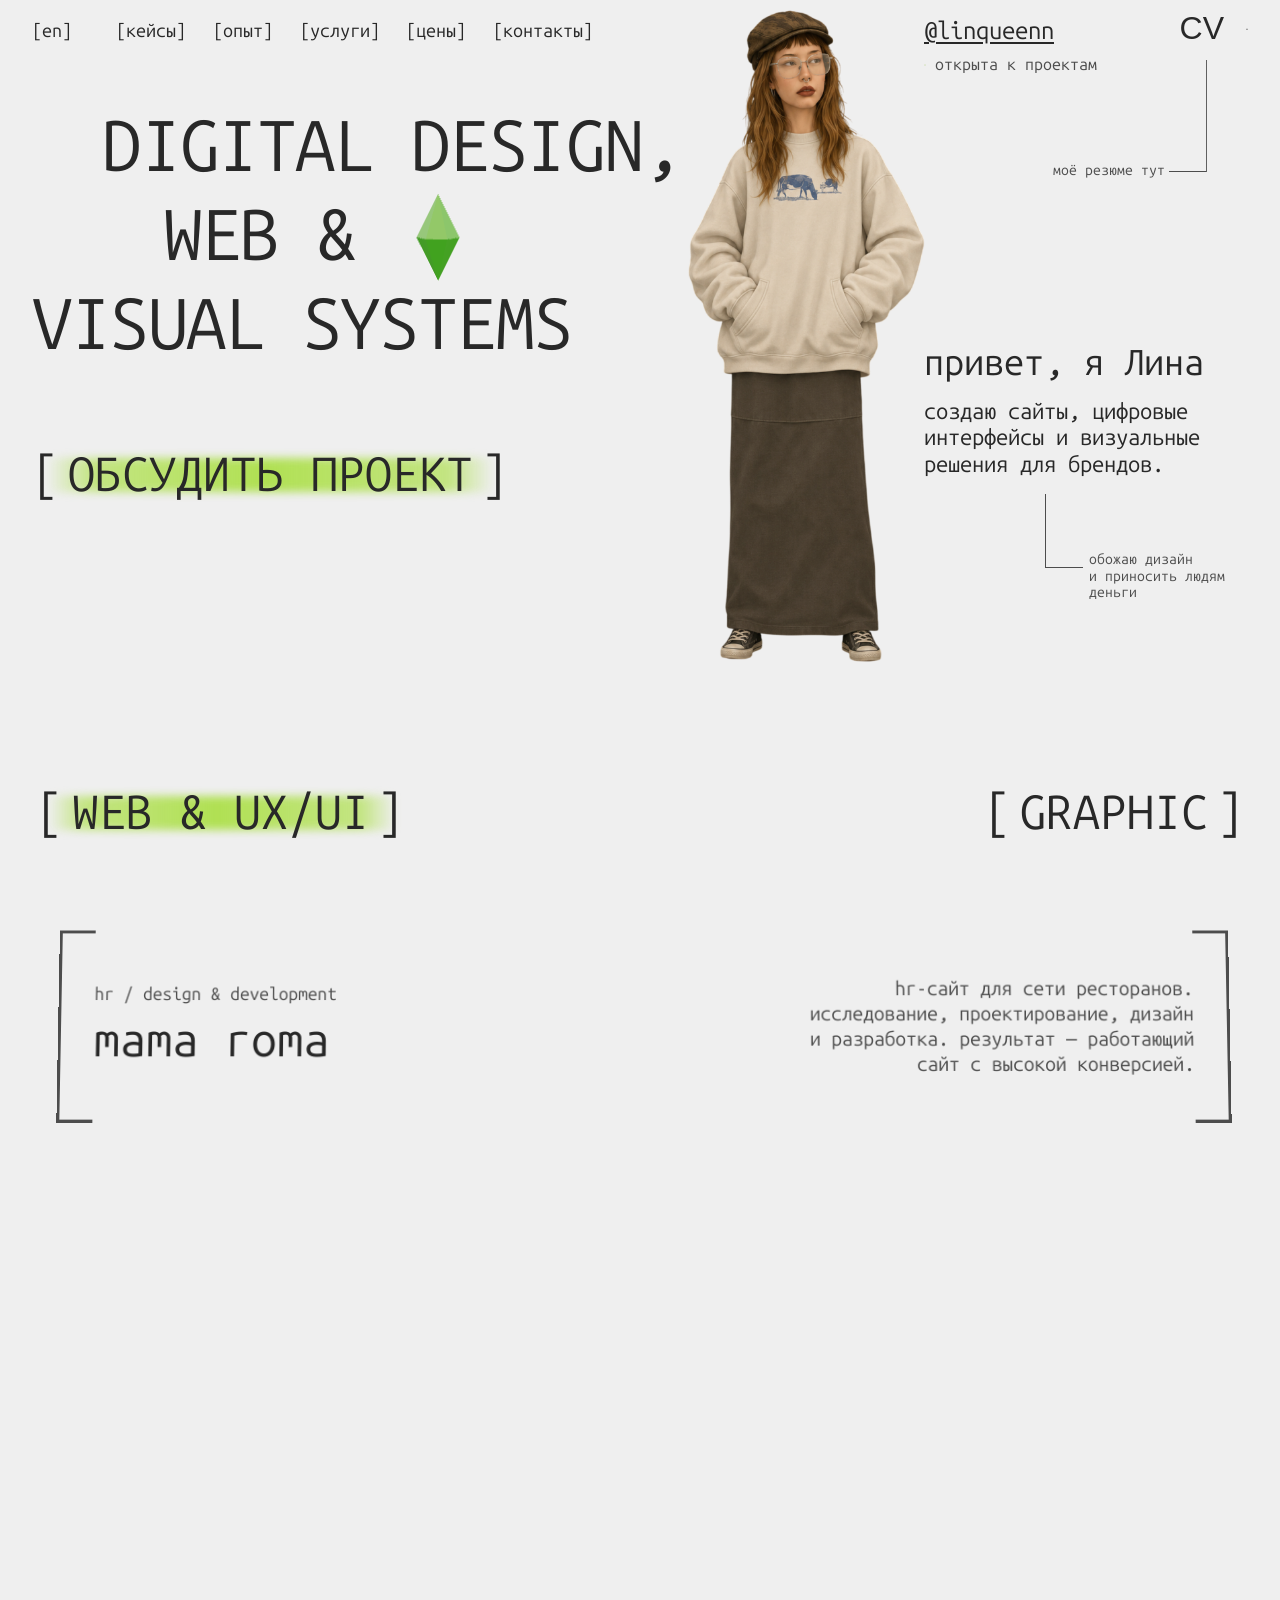
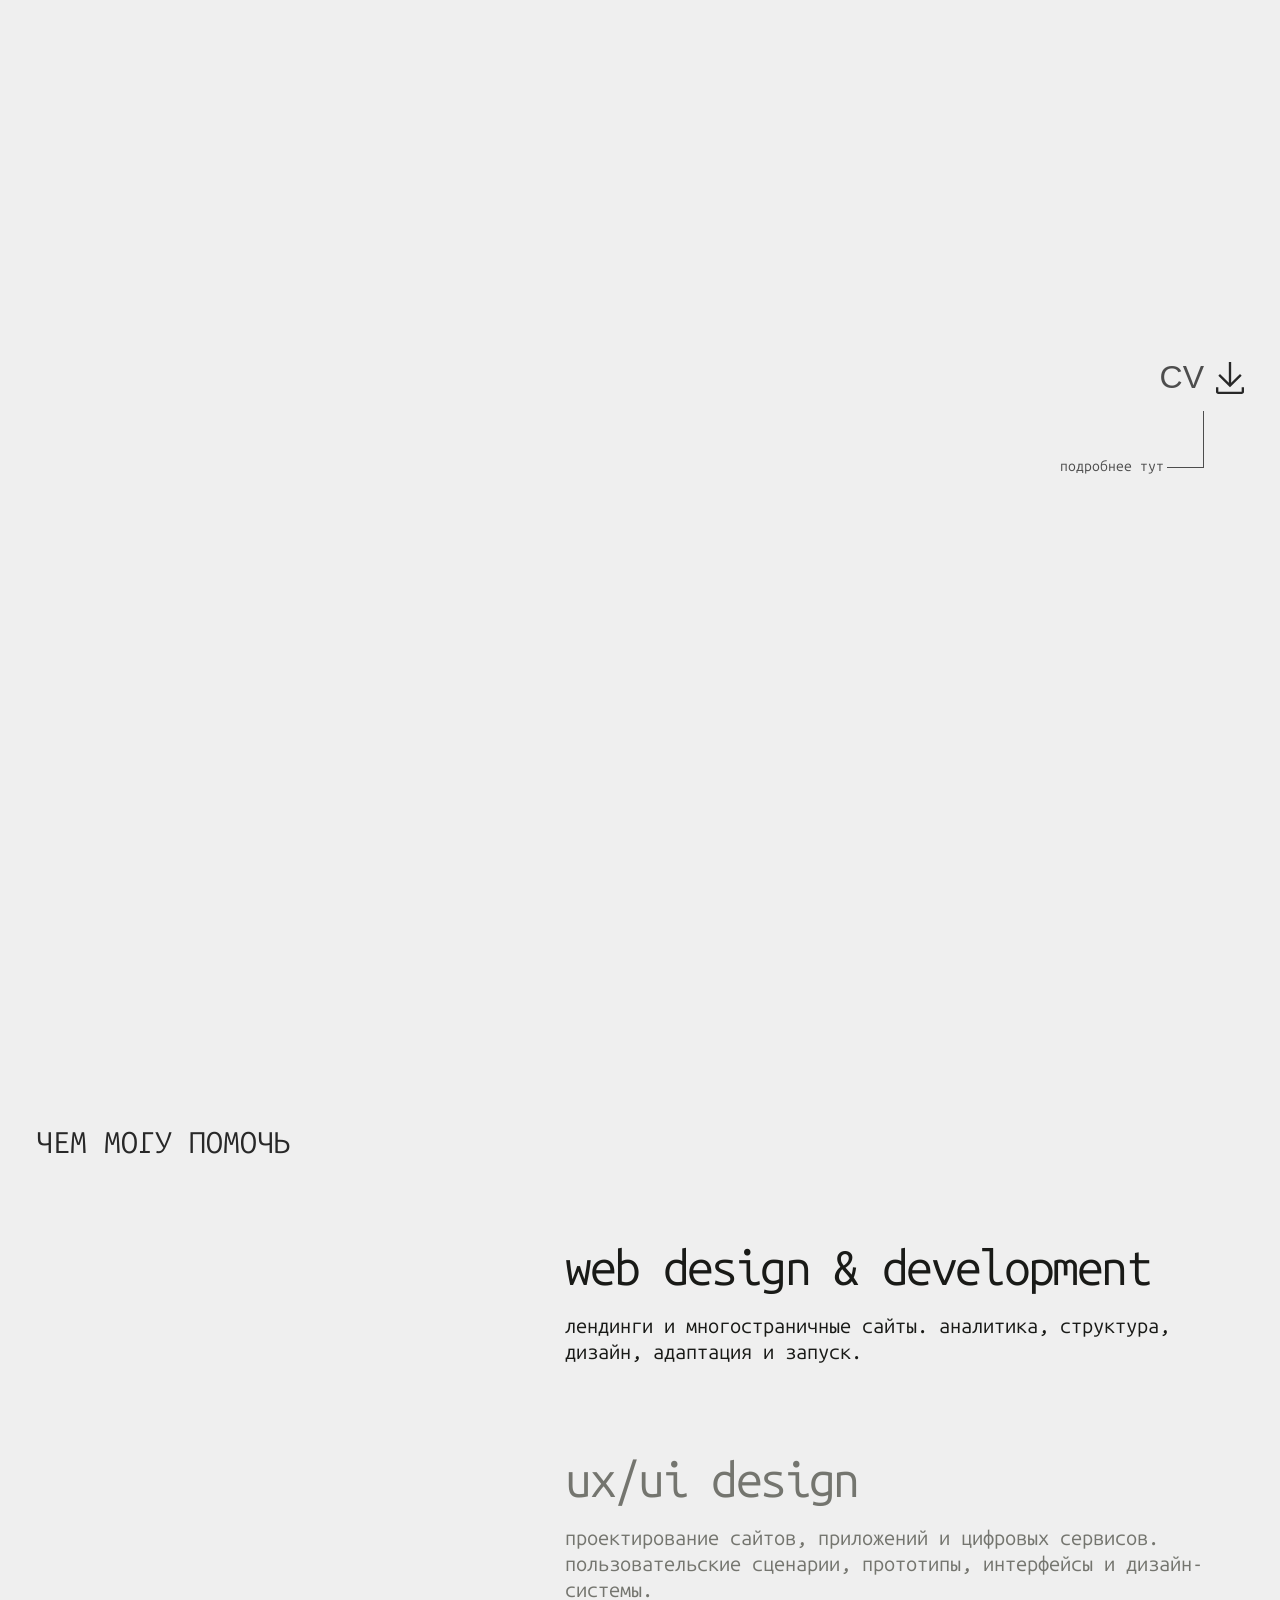
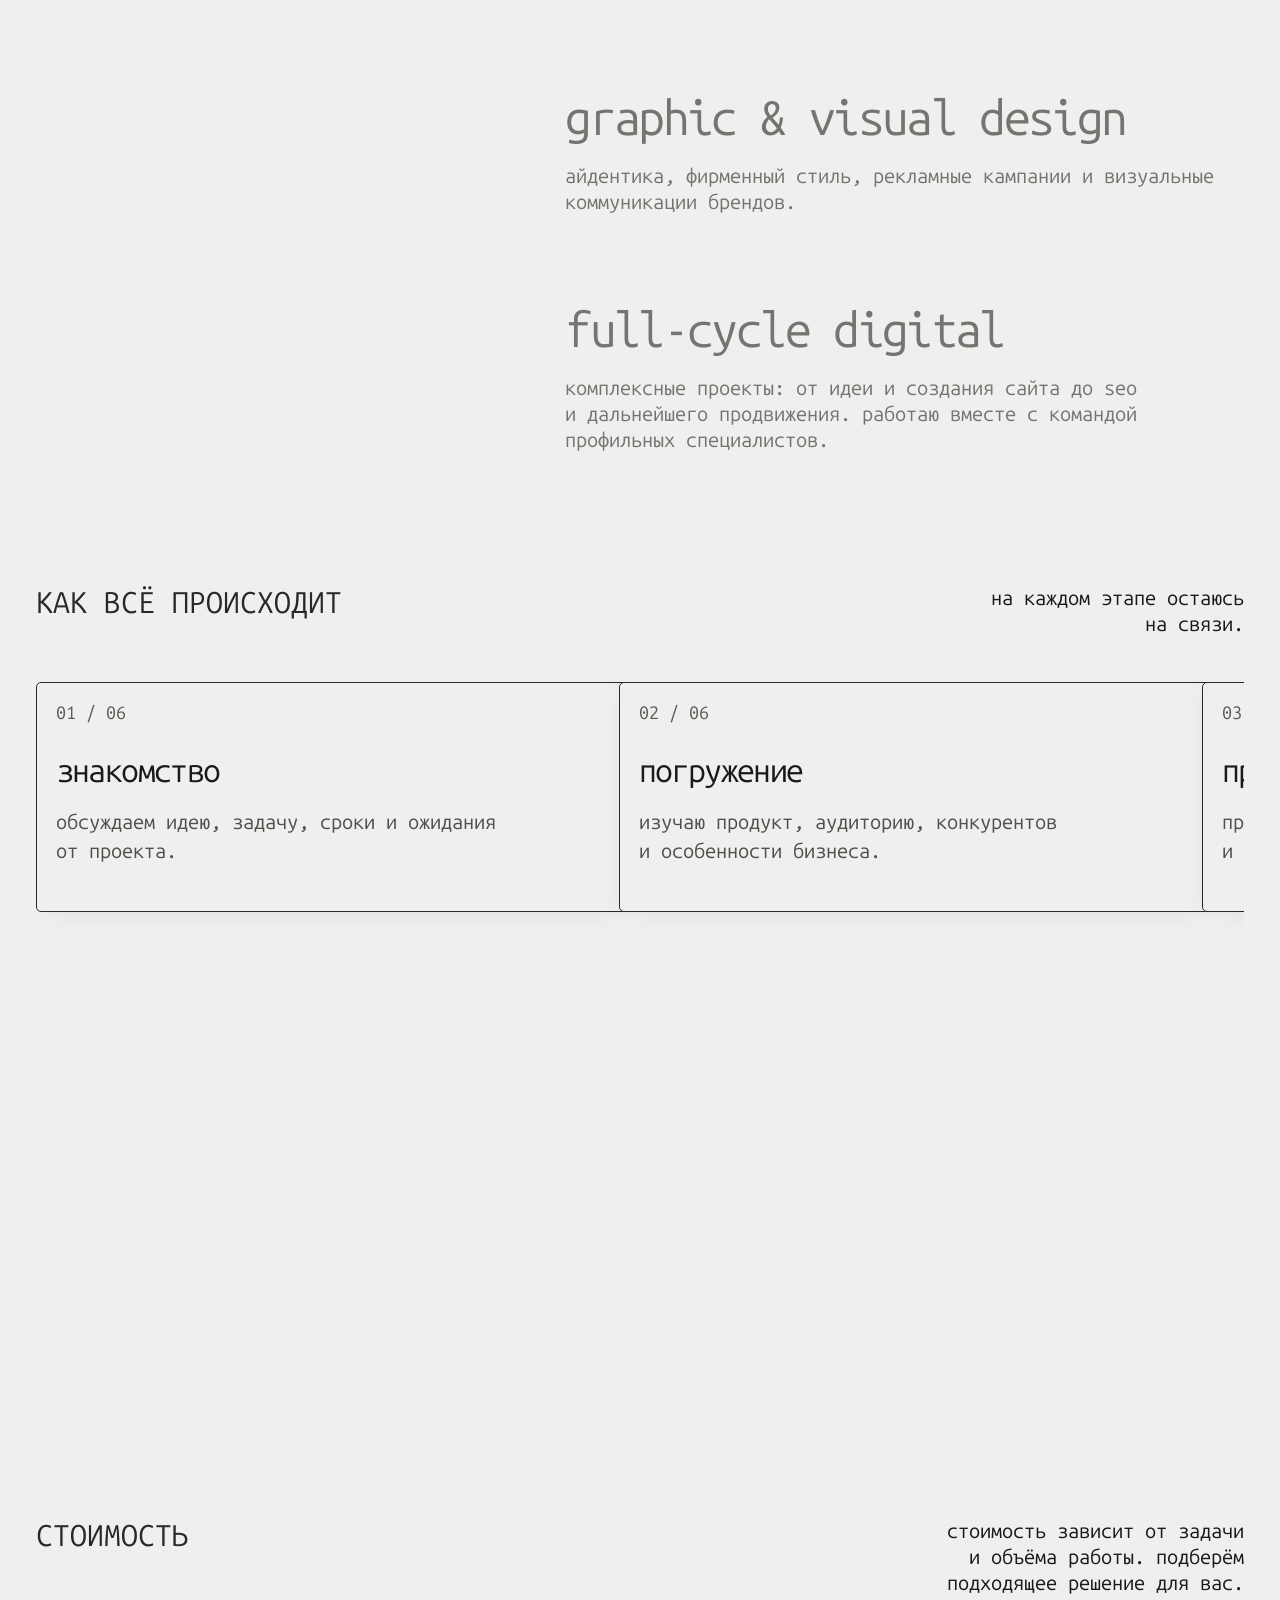
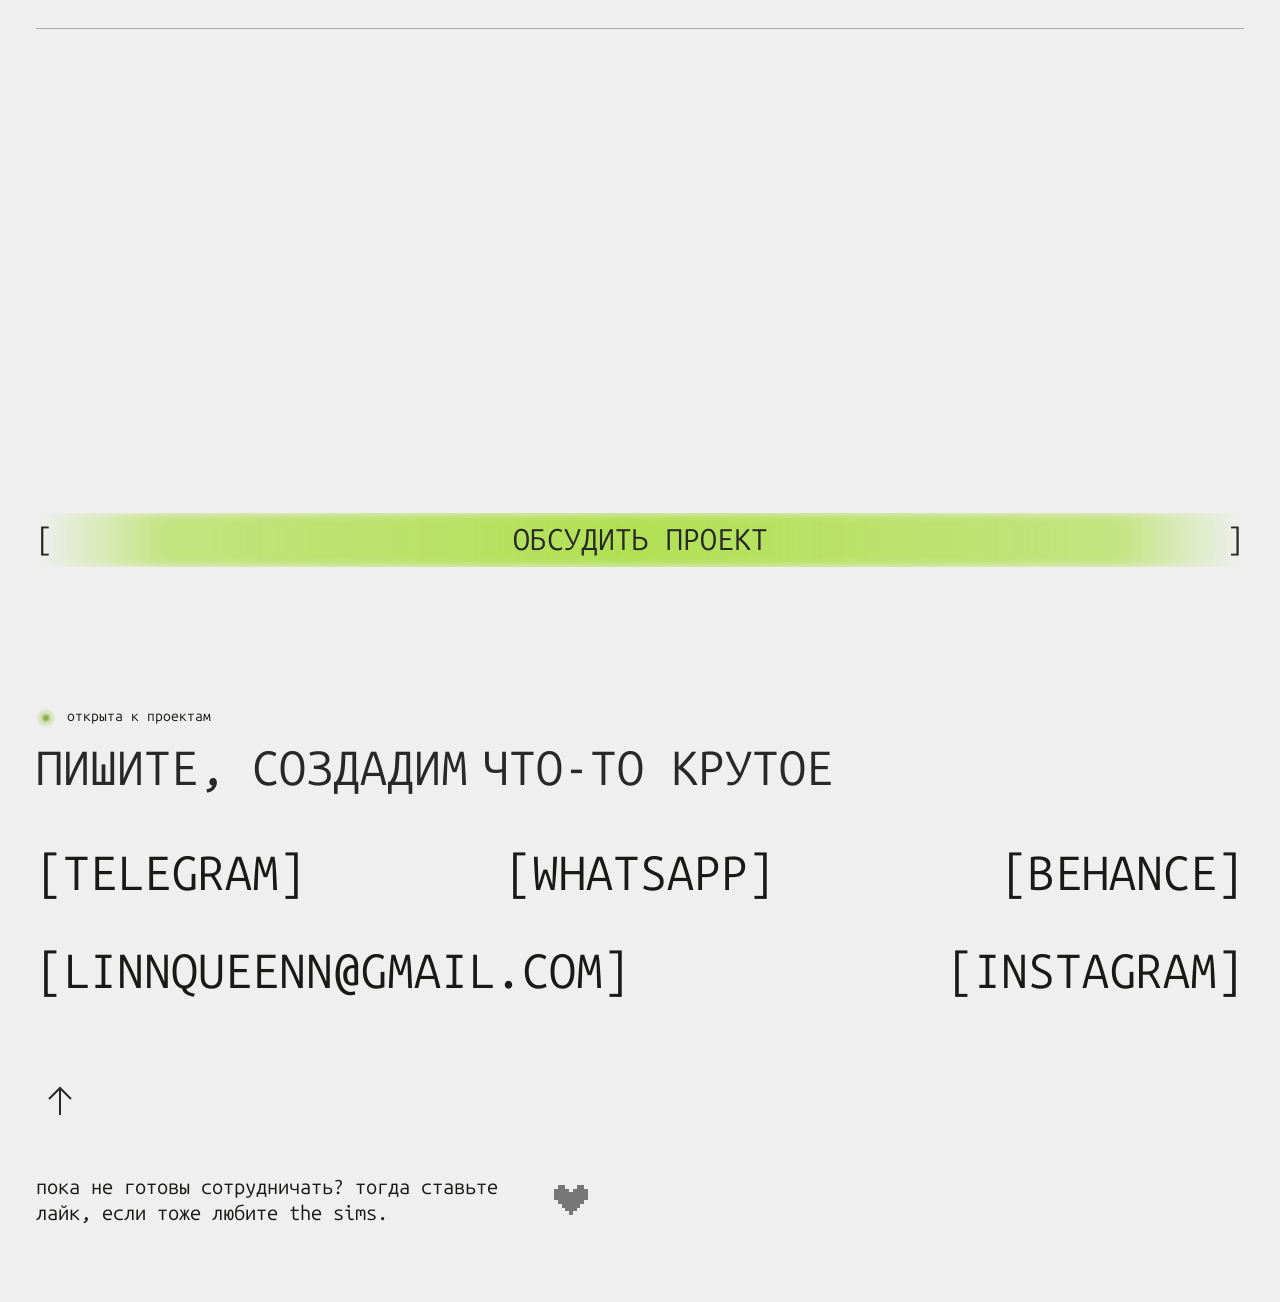
==== commit 7a3ac895: "Refine mobile pricing and contacts" ====
--- a/index.html
+++ b/index.html
@@ -14,8 +14,8 @@
 <script src="home.js?v=20261126-small-fixes" defer></script>
 <script src="work.js?v=20261126-behance-cleanup" defer></script>
 <script src="about.js?v=20261124-no-png" defer></script>
-<link rel="stylesheet" href="remaining.css?v=20261127-desktop-footer-restore">
-<link rel="stylesheet" href="typography.css?v=20261126-mobile-hero-restore">
+<link rel="stylesheet" href="remaining.css?v=20261127-mobile-pricing-footer">
+<link rel="stylesheet" href="typography.css?v=20261127-mobile-pricing-footer">
 <link rel="stylesheet" href="case-study.css?v=20261123-refinements">
 <script src="case-study.js?v=20261124-vinyl" defer></script>
 <script src="case-roma.js?v=20261123-refinements" defer></script>
@@ -28,7 +28,7 @@
 <script src="remaining-content.js?v=20261123-refinements" defer></script>
 <script src="service-collages.js?v=20261124-final-collages" defer></script>
 <script src="remaining.js?v=20261126-small-fixes" defer></script>
-<script src="site.js?v=20261127-desktop-footer-restore" defer></script>
+<script src="site.js?v=20261127-mobile-pricing-footer" defer></script>
 <script type="importmap">{"imports":{"three":"./assets/vendor/three/three.module.js"}}</script>
 
 </head>
--- a/remaining.css
+++ b/remaining.css
@@ -215,11 +215,11 @@
 .compact-crystal-slot { display: none; position: relative; }
 .crystal-local canvas, .crystal-local-enabled .crystal-journey canvas { pointer-events: none; touch-action: auto; }
 @media (max-width: 600px) {
-  #contacts-title { align-items: center; gap: 16px; line-height: 1.08; }
-  .contact-title-copy { display: flex; flex-direction: column; align-items: flex-start; gap: .16em; }
+  #contacts-title { display: block; line-height: 1.08; }
+  .contact-title-copy { display: flex; position: relative; width: max-content; max-width: 100%; flex-direction: column; align-items: flex-start; gap: .16em; }
   .contact-title-line { display: block; white-space: nowrap; }
   .contact-title-line + .contact-title-line { margin-left: 0; }
-  .contact-title-line-secondary { font-size: 1.23em; line-height: 1; }
+  .contact-title-line-secondary { font-size: 1em; line-height: 1.08; }
   .crystal-local-enabled .about-gem { overflow: visible; }
   .crystal-local-enabled #services .service-option h3 { position: relative; }
   .crystal-local-enabled #contacts-title { position: relative; padding-right: 0; }
@@ -228,7 +228,10 @@
   #services .service-option h3 { min-width: 0; width: calc(100% - 24px); }
   #services .service-option button { max-width: 100%; }
   .crystal-local-enabled #services .service-option.is-active h3 { transform: translateX(24px); }
-  .crystal-local-enabled .compact-crystal-slot { display: inline-block; width: 28px; height: 48px; flex: none; align-self: center; margin: 0; }
+  .crystal-local-enabled .compact-crystal-slot {
+    display: block; position: absolute; right: 0; bottom: -5px;
+    width: 24px; height: 42px; margin: 0;
+  }
 }
 @media (max-width: 899px) {
   .remaining-section { --section-gutter: clamp(16px, 3.5vw, 36px); }
@@ -275,6 +278,13 @@
   .process-top .remaining-heading { margin-bottom: 0; }
   .pricing-top { grid-template-columns: 1fr; gap: 12px; margin-bottom: 36px; }
   .pricing-mobile-line { display: block; }
+  .rate-list .rate-row {
+    grid-template-columns: minmax(0, 1fr) max-content;
+    gap: 12px;
+    padding-block: 15px;
+    font-size: 18px;
+    line-height: 1.25;
+  }
   .process-rail { height: 280px; }
   .process-step.step { width: 78%; min-height: 270px; }
   .process-step h3 { font-size: 23px; overflow-wrap: anywhere; }
@@ -342,11 +352,11 @@
   html[lang] #contacts .remaining-action.home-cta { font-size: var(--type-contact-tablet); }
 }
 @media (max-width: 540px) {
-  #contacts .remaining-actions { grid-template-columns: minmax(0, 1fr) minmax(0, 1fr); gap: 28px 12px; margin-top: 32px; }
+  #contacts .remaining-actions { grid-template-columns: minmax(0, 1fr) minmax(0, 1fr); gap: 20px 14px; margin-top: 32px; }
   html[lang] #contacts .remaining-action.home-cta { font-size: var(--portfolio-tab); white-space: nowrap; }
   #contacts .remaining-actions > :nth-child(1) { grid-column: 1; grid-row: 1; }
-  #contacts .remaining-actions > :nth-child(2) { grid-column: 2; grid-row: 1; justify-self: end; }
-  #contacts .remaining-actions > :nth-child(3) { grid-column: 2; grid-row: 2; justify-self: end; }
+  #contacts .remaining-actions > :nth-child(2) { grid-column: 2; grid-row: 1; justify-self: start; }
+  #contacts .remaining-actions > :nth-child(3) { grid-column: 2; grid-row: 2; justify-self: start; }
   #contacts .remaining-actions > :nth-child(4) { grid-column: 1 / -1; grid-row: 3; }
   #contacts .remaining-actions > :nth-child(5) { grid-column: 1; grid-row: 2; justify-self: start; }
   #contacts .remaining-footer { flex-wrap: nowrap; gap: 8px; margin-top: 44px; }
--- a/typography.css
+++ b/typography.css
@@ -87,7 +87,7 @@
     --type-cv: 36px;
     --type-service: 28px;
     --type-step: 24px;
-    --type-rate: 16px;
+    --type-rate: 18px;
     --type-hero-action: 36px;
     --portfolio-body: 16px;
     --portfolio-caption: 12px;
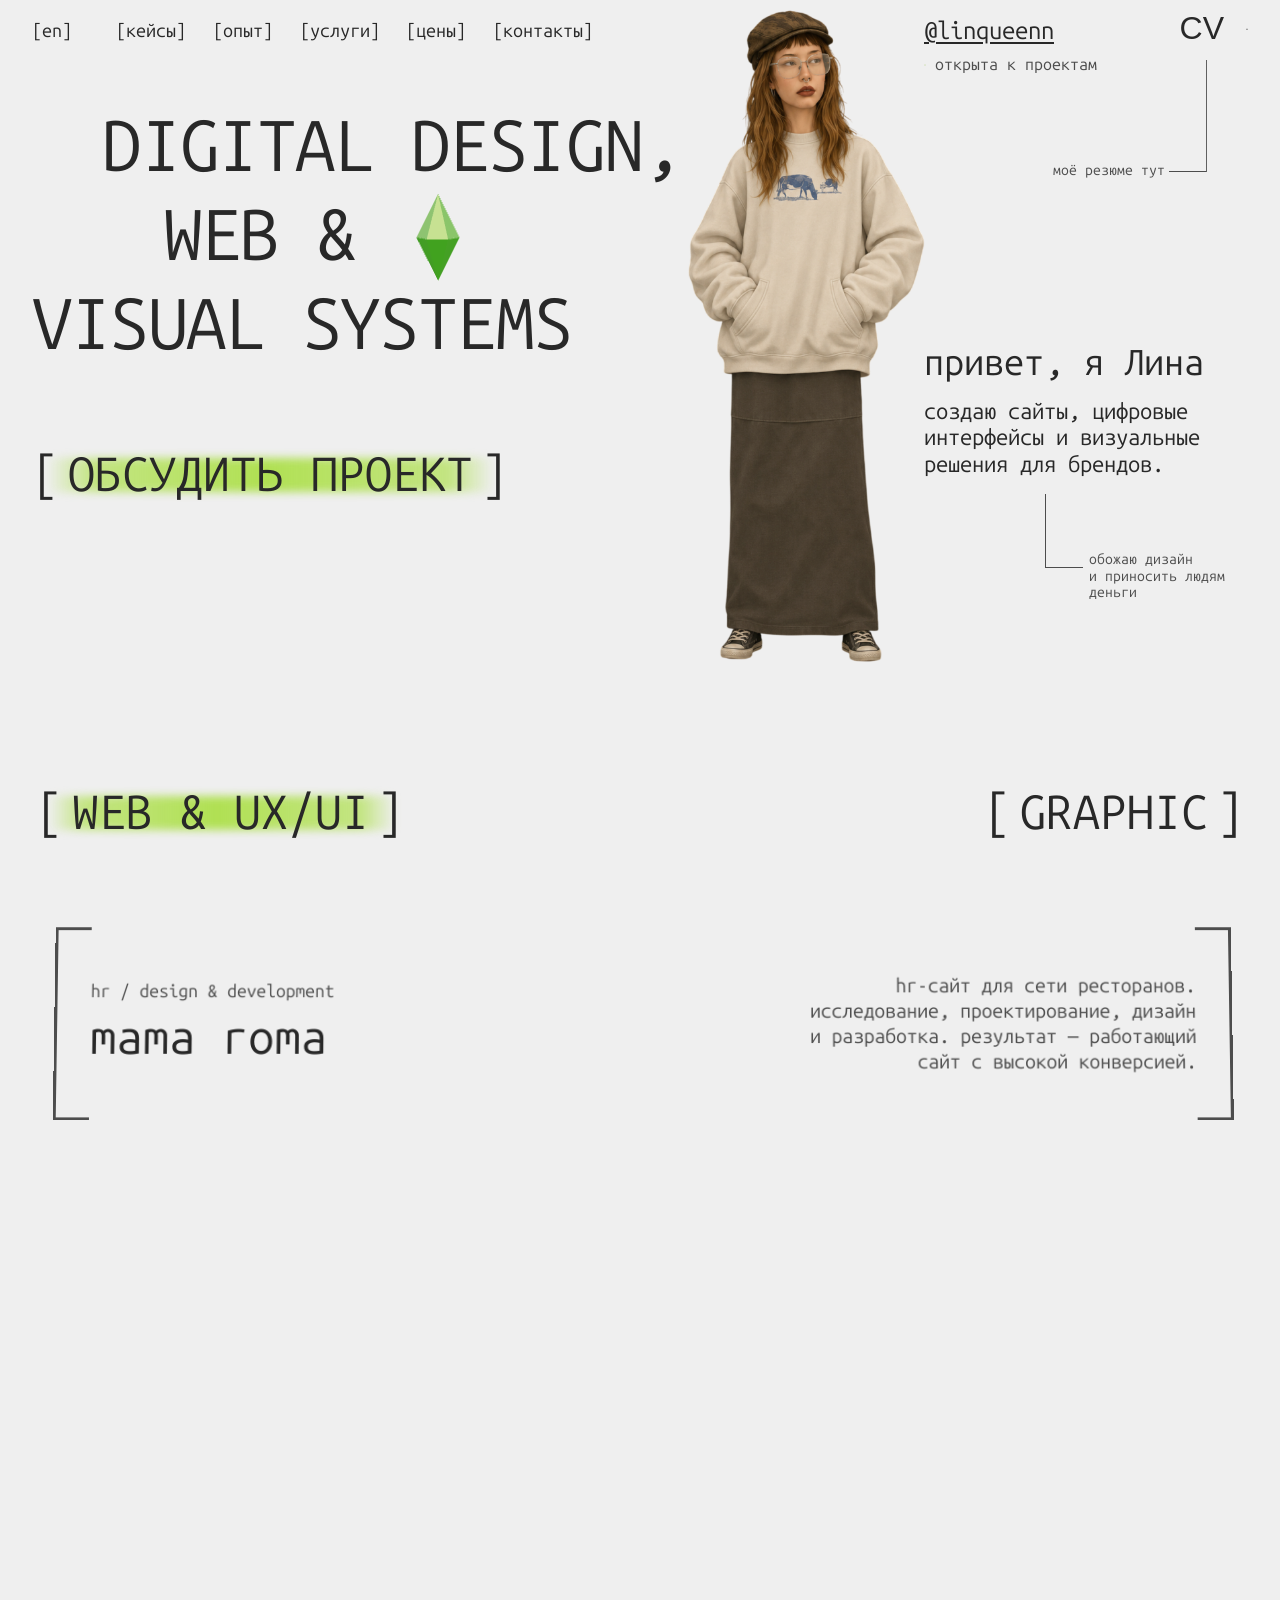
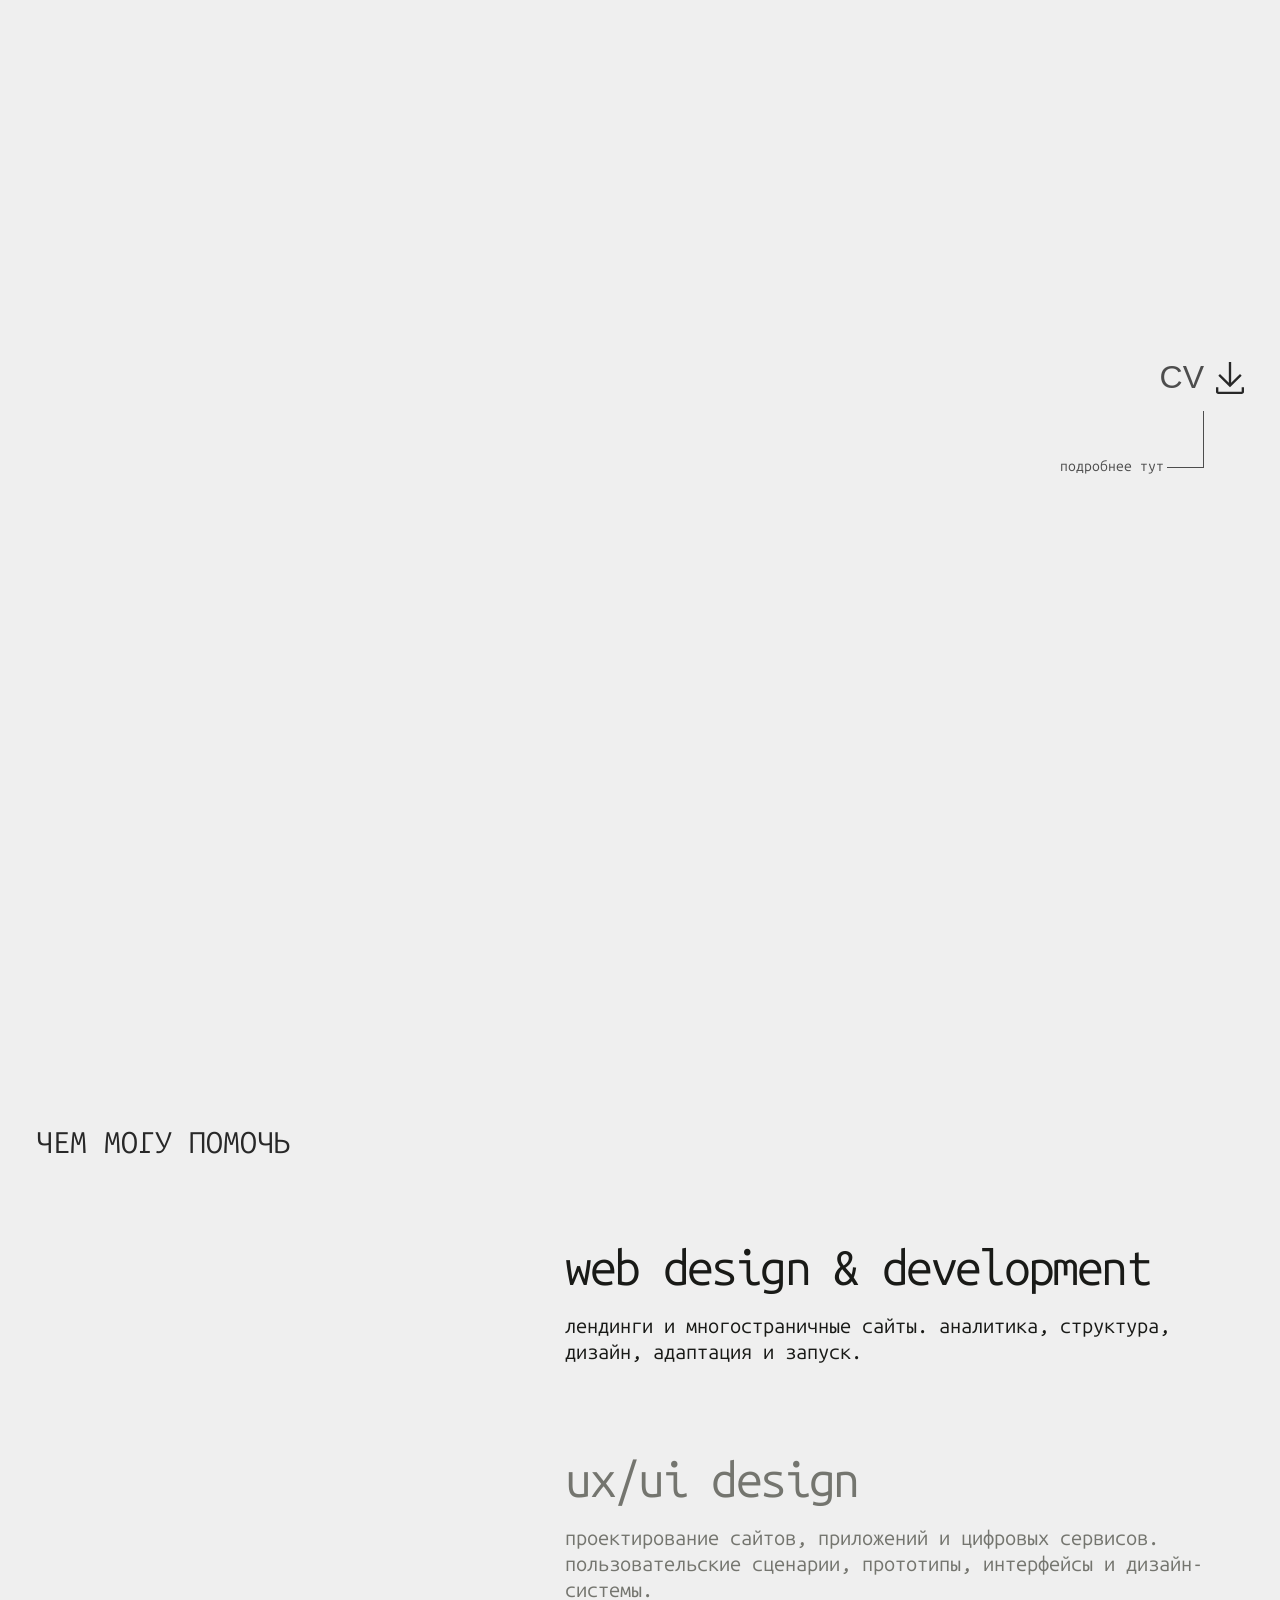
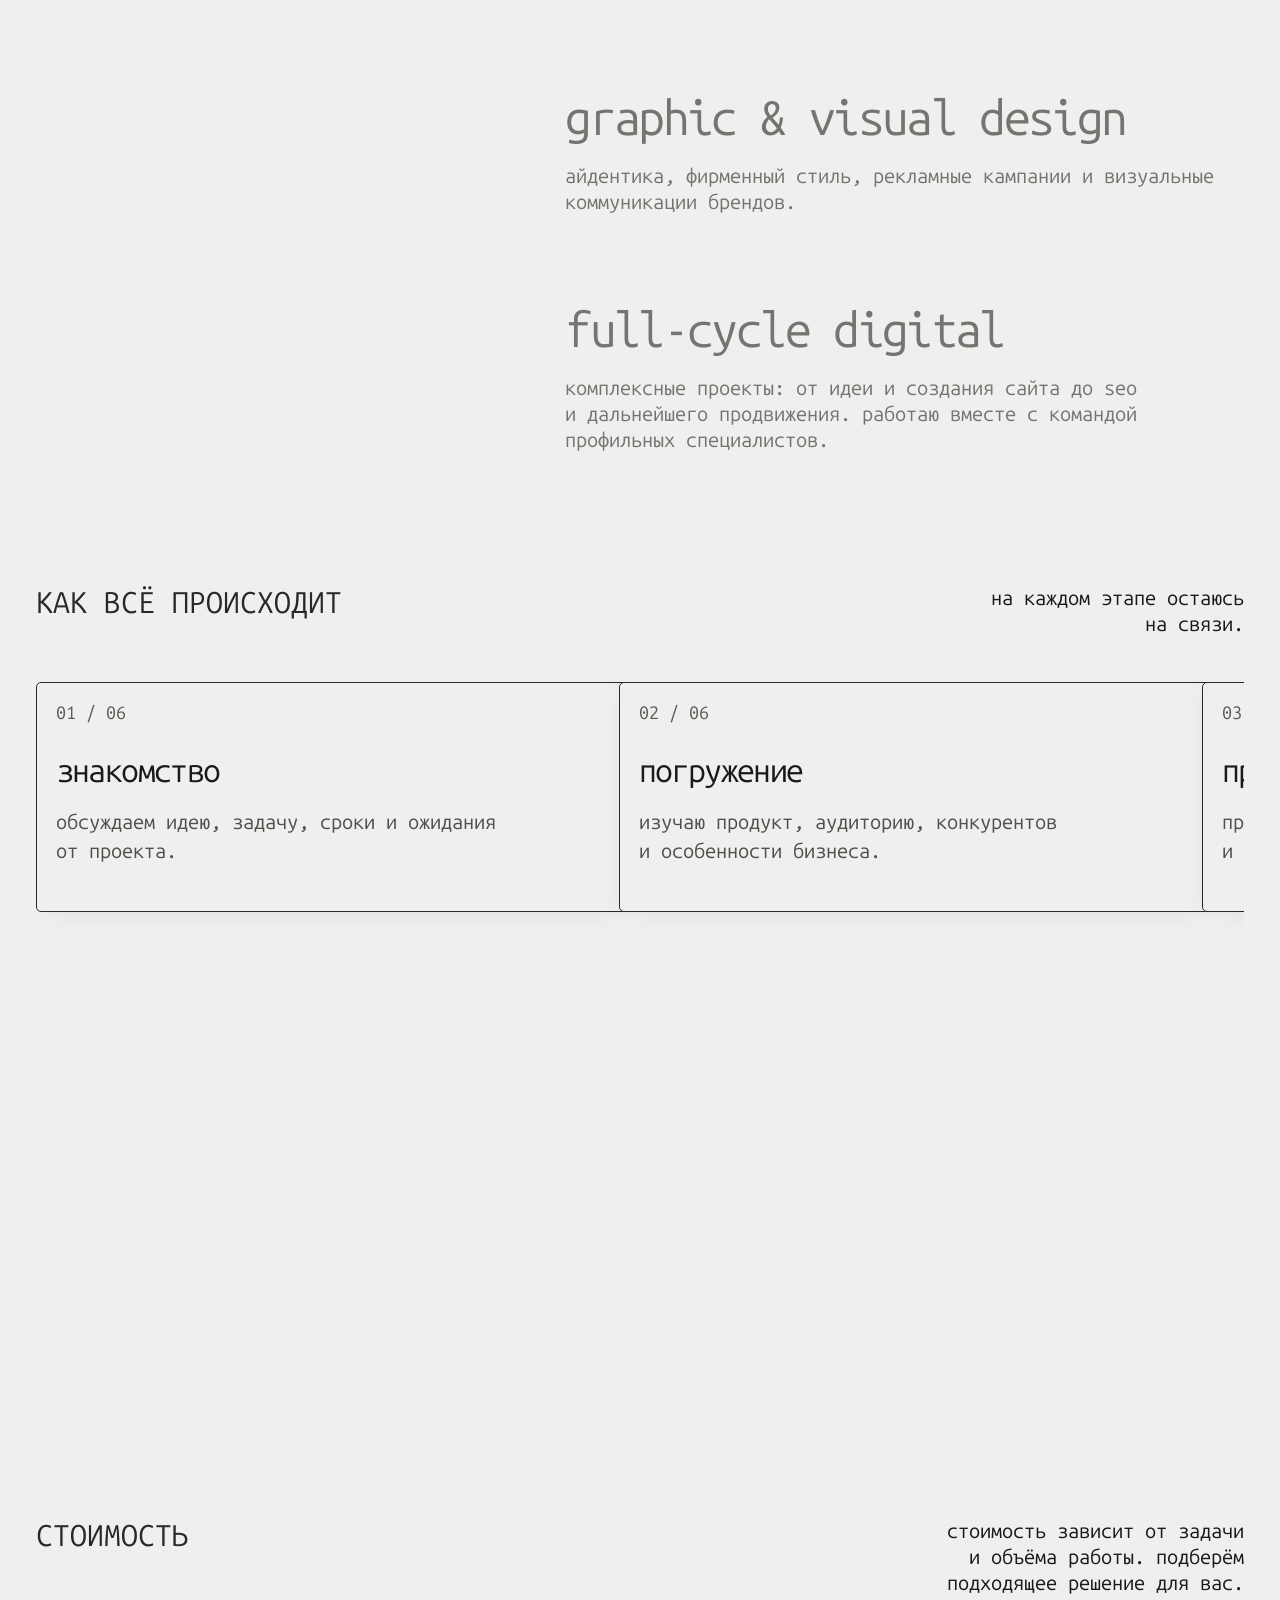
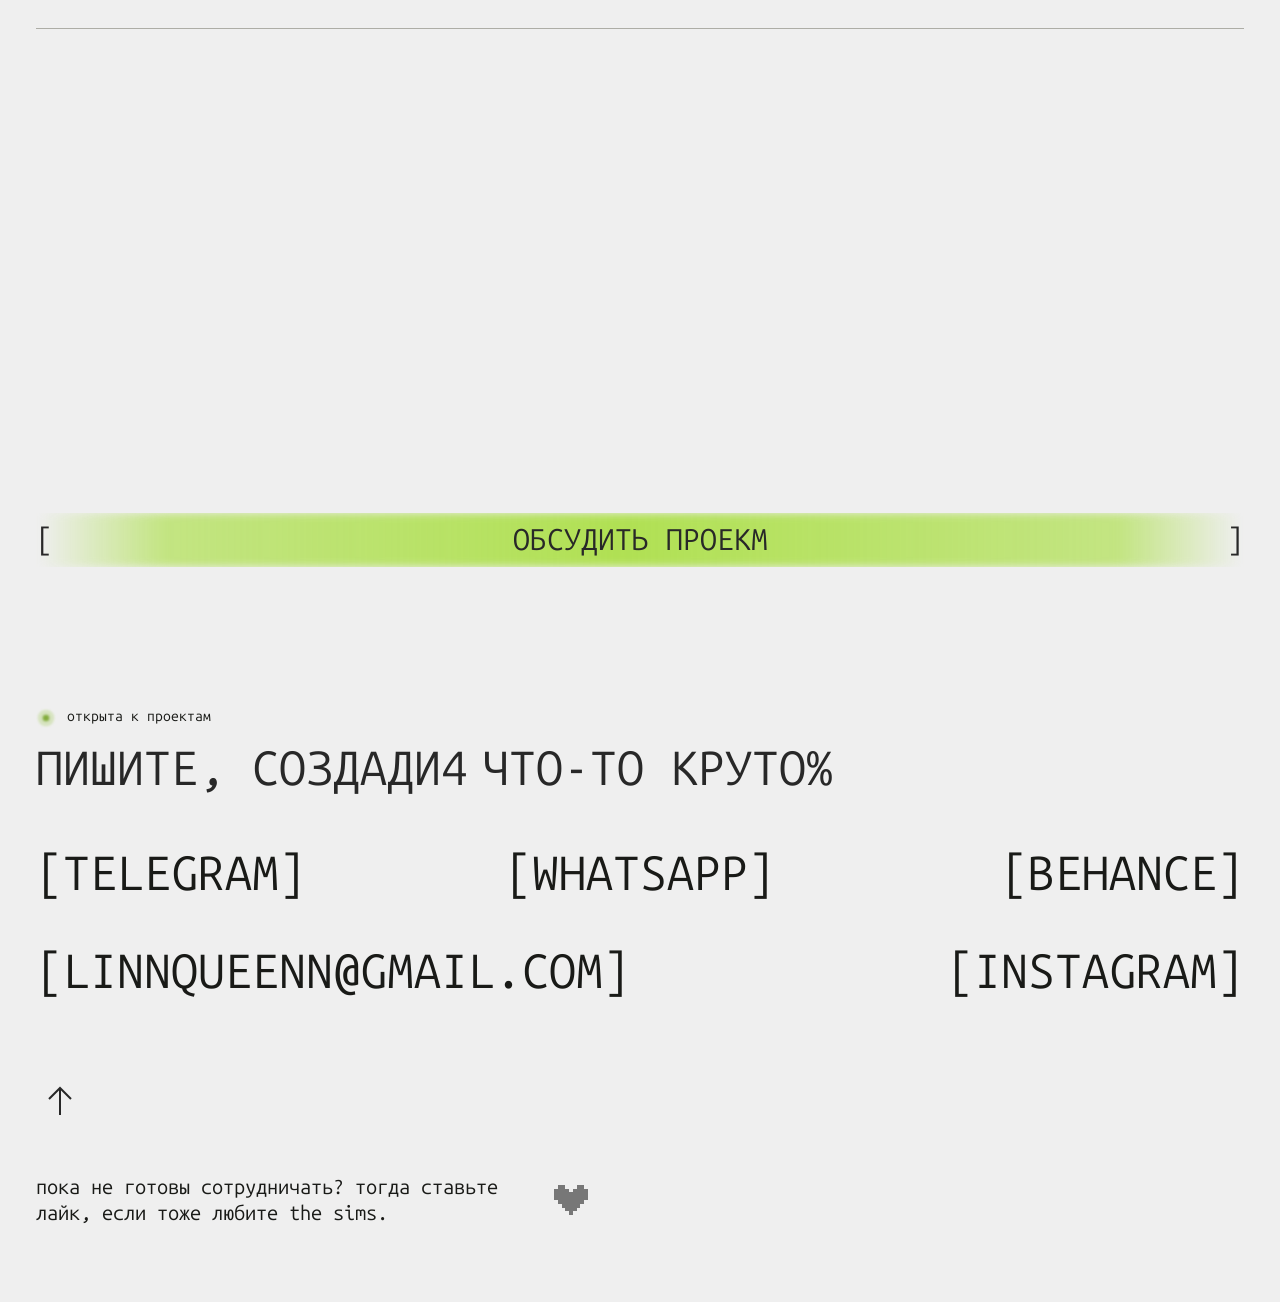
==== commit c0b8b1d5: "Tune mobile pricing labels and footer spacing" ====
--- a/index.html
+++ b/index.html
@@ -14,7 +14,7 @@
 <script src="home.js?v=20261126-small-fixes" defer></script>
 <script src="work.js?v=20261126-behance-cleanup" defer></script>
 <script src="about.js?v=20261124-no-png" defer></script>
-<link rel="stylesheet" href="remaining.css?v=20261127-mobile-pricing-footer">
+<link rel="stylesheet" href="remaining.css?v=20261127-mobile-price-prefix">
 <link rel="stylesheet" href="typography.css?v=20261127-mobile-pricing-footer">
 <link rel="stylesheet" href="case-study.css?v=20261123-refinements">
 <script src="case-study.js?v=20261124-vinyl" defer></script>
@@ -27,7 +27,7 @@
 <script src="case-zen.js?v=20261123" defer></script>
 <script src="remaining-content.js?v=20261123-refinements" defer></script>
 <script src="service-collages.js?v=20261124-final-collages" defer></script>
-<script src="remaining.js?v=20261126-small-fixes" defer></script>
+<script src="remaining.js?v=20261127-mobile-price-prefix" defer></script>
 <script src="site.js?v=20261127-mobile-pricing-footer" defer></script>
 <script type="importmap">{"imports":{"three":"./assets/vendor/three/three.module.js"}}</script>
 
--- a/remaining.css
+++ b/remaining.css
@@ -285,6 +285,7 @@
     font-size: 18px;
     line-height: 1.25;
   }
+  .rate-list .rate-prefix { font-size: 14px; }
   .process-rail { height: 280px; }
   .process-step.step { width: 78%; min-height: 270px; }
   .process-step h3 { font-size: 23px; overflow-wrap: anywhere; }
@@ -352,7 +353,8 @@
   html[lang] #contacts .remaining-action.home-cta { font-size: var(--type-contact-tablet); }
 }
 @media (max-width: 540px) {
-  #contacts .remaining-actions { grid-template-columns: minmax(0, 1fr) minmax(0, 1fr); gap: 20px 14px; margin-top: 32px; }
+  #contacts .contact-profile p { font-size: 14px; }
+  #contacts .remaining-actions { grid-template-columns: minmax(0, 1fr) minmax(0, 1fr); gap: 20px 14px; margin-top: 40px; }
   html[lang] #contacts .remaining-action.home-cta { font-size: var(--portfolio-tab); white-space: nowrap; }
   #contacts .remaining-actions > :nth-child(1) { grid-column: 1; grid-row: 1; }
   #contacts .remaining-actions > :nth-child(2) { grid-column: 2; grid-row: 1; justify-self: start; }
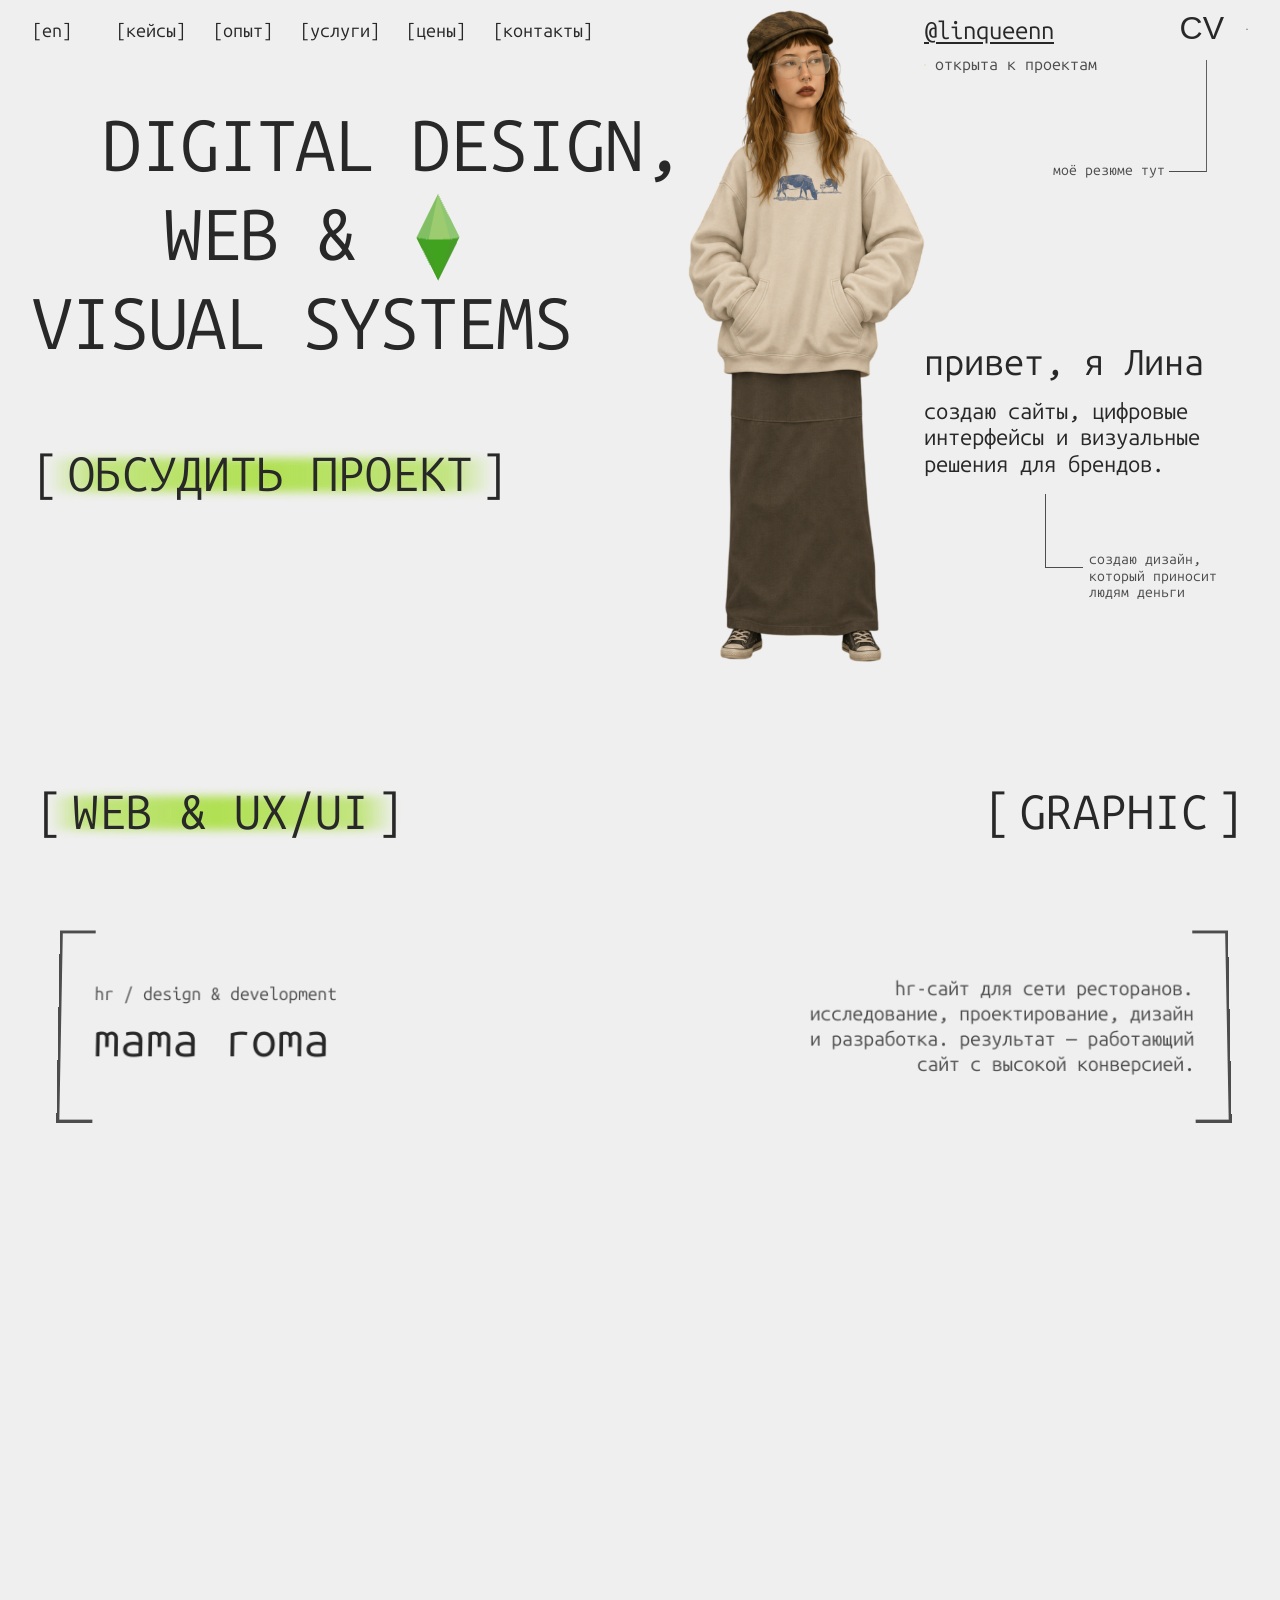
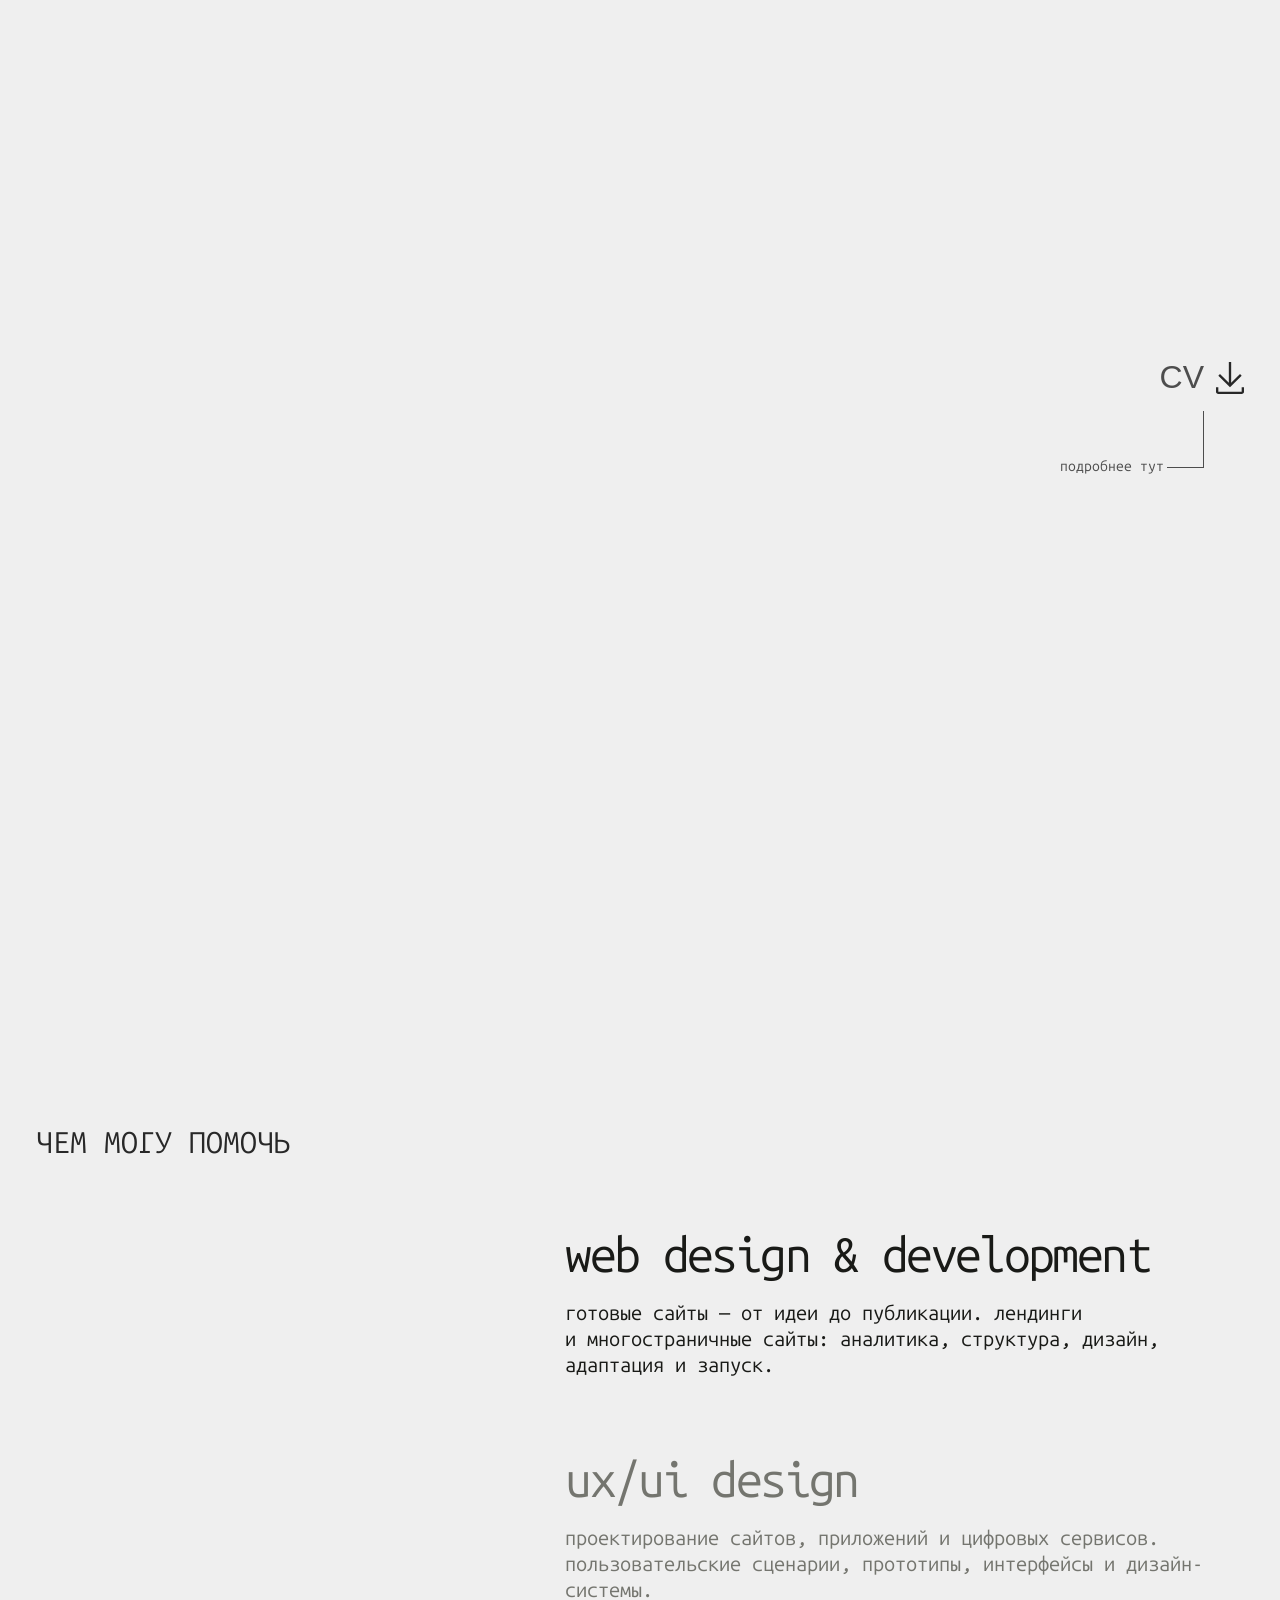
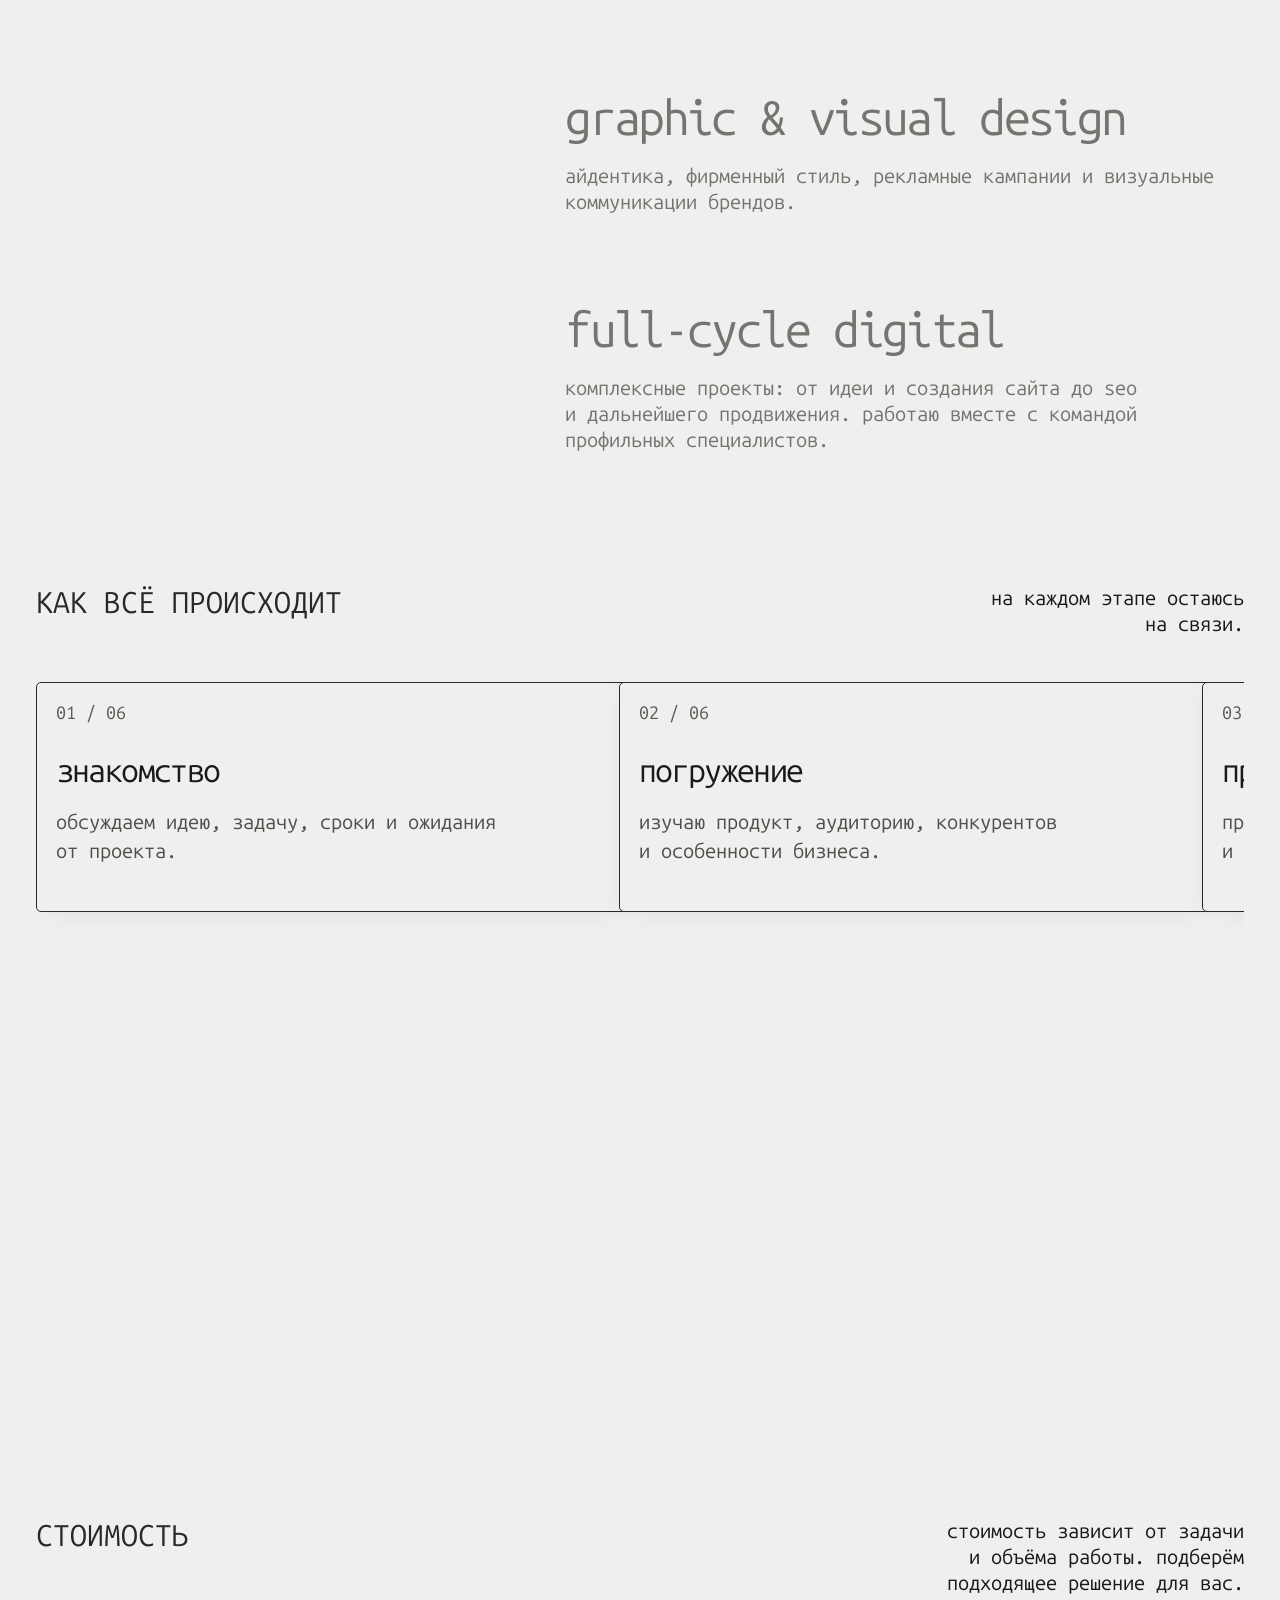
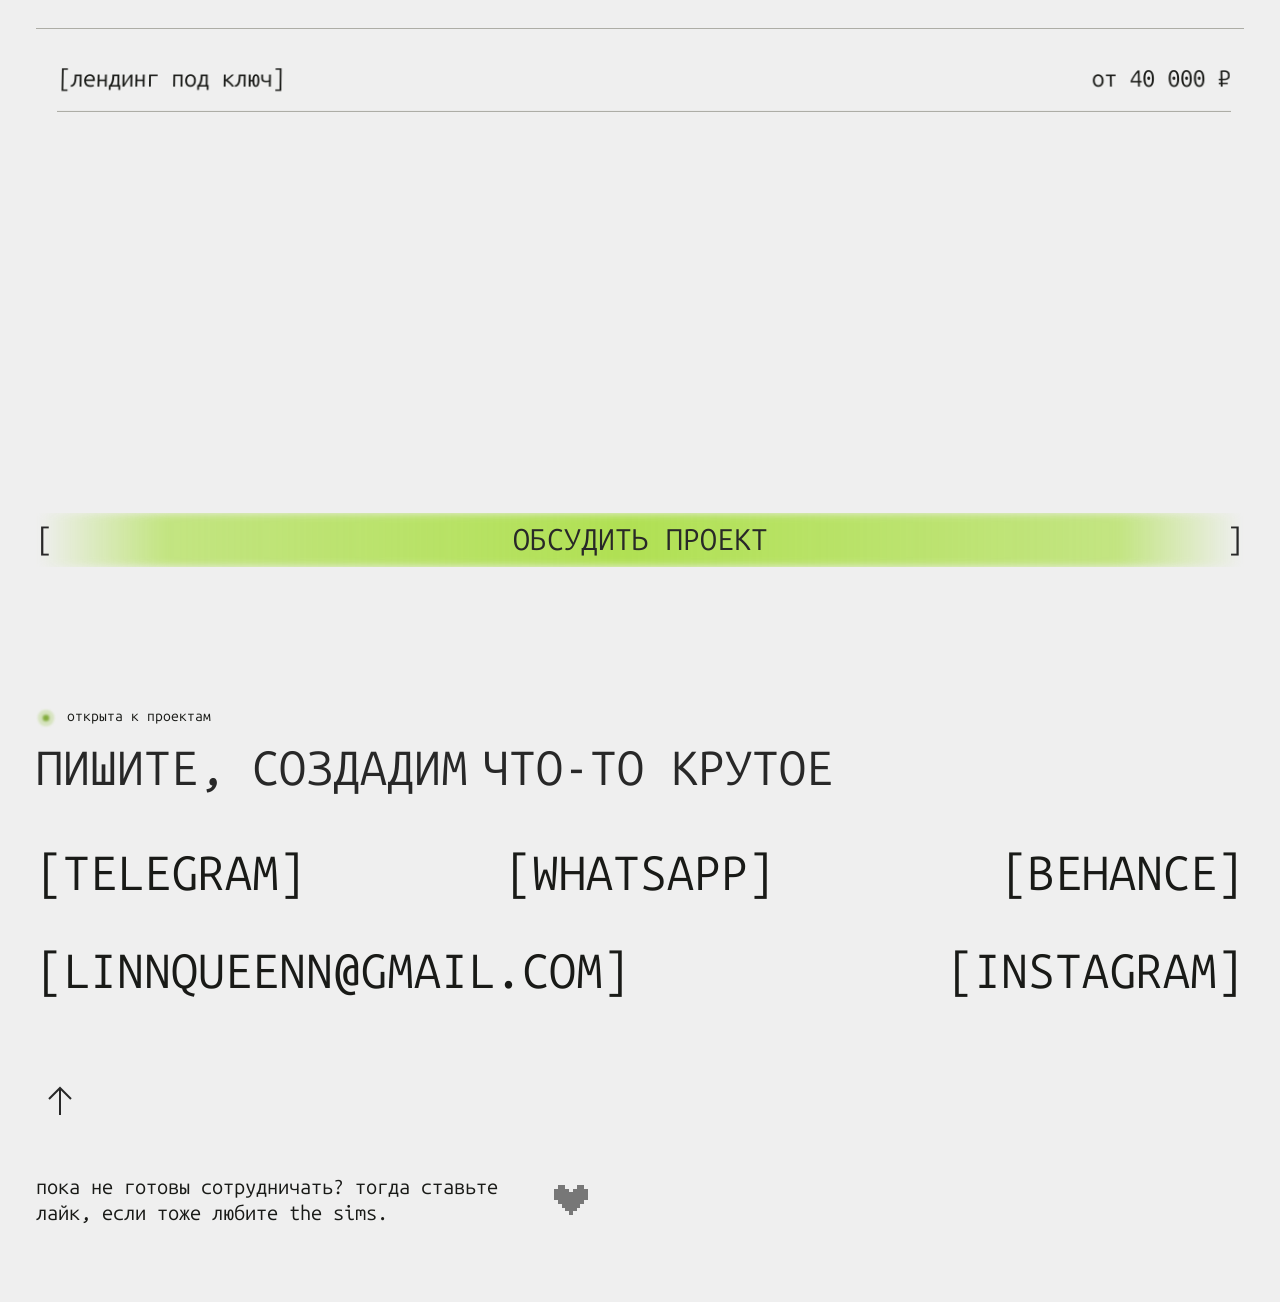
==== commit aa275fc4: "Update homepage portfolio copy" ====
--- a/index.html
+++ b/index.html
@@ -10,10 +10,10 @@
 <link rel="preload" href="assets/home/ubuntu-sans-mono.ttf" as="font" type="font/ttf" crossorigin>
 <link rel="stylesheet" href="home.css?v=20261126-small-fixes">
 <link rel="stylesheet" href="work.css?v=20261126-small-fixes">
-<link rel="stylesheet" href="about.css?v=20261123-refinements">
-<script src="home.js?v=20261126-small-fixes" defer></script>
+<link rel="stylesheet" href="about.css?v=20261127-copy-update">
+<script src="home.js?v=20261127-copy-update" defer></script>
 <script src="work.js?v=20261126-behance-cleanup" defer></script>
-<script src="about.js?v=20261124-no-png" defer></script>
+<script src="about.js?v=20261127-copy-update" defer></script>
 <link rel="stylesheet" href="remaining.css?v=20261127-mobile-price-prefix">
 <link rel="stylesheet" href="typography.css?v=20261127-mobile-pricing-footer">
 <link rel="stylesheet" href="case-study.css?v=20261123-refinements">
@@ -25,7 +25,7 @@
 <script src="case-dixon.js?v=20261125" defer></script>
 <link rel="stylesheet" href="case-zen.css?v=20261123">
 <script src="case-zen.js?v=20261123" defer></script>
-<script src="remaining-content.js?v=20261123-refinements" defer></script>
+<script src="remaining-content.js?v=20261127-copy-update" defer></script>
 <script src="service-collages.js?v=20261124-final-collages" defer></script>
 <script src="remaining.js?v=20261127-mobile-price-prefix" defer></script>
 <script src="site.js?v=20261127-mobile-pricing-footer" defer></script>
--- a/about.css
+++ b/about.css
@@ -120,3 +120,4 @@
  .about-resume-label > img { grid-column: 2; grid-row: 1; align-self: center; }
  .about-resume-note { position: absolute; grid-column: 1; grid-row: 2; right: 80px; bottom: 0; width: max-content; padding: 0; margin: 0; white-space: nowrap; transform: translateY(50%); }
 }
+.about-proper-name { text-transform: none; }
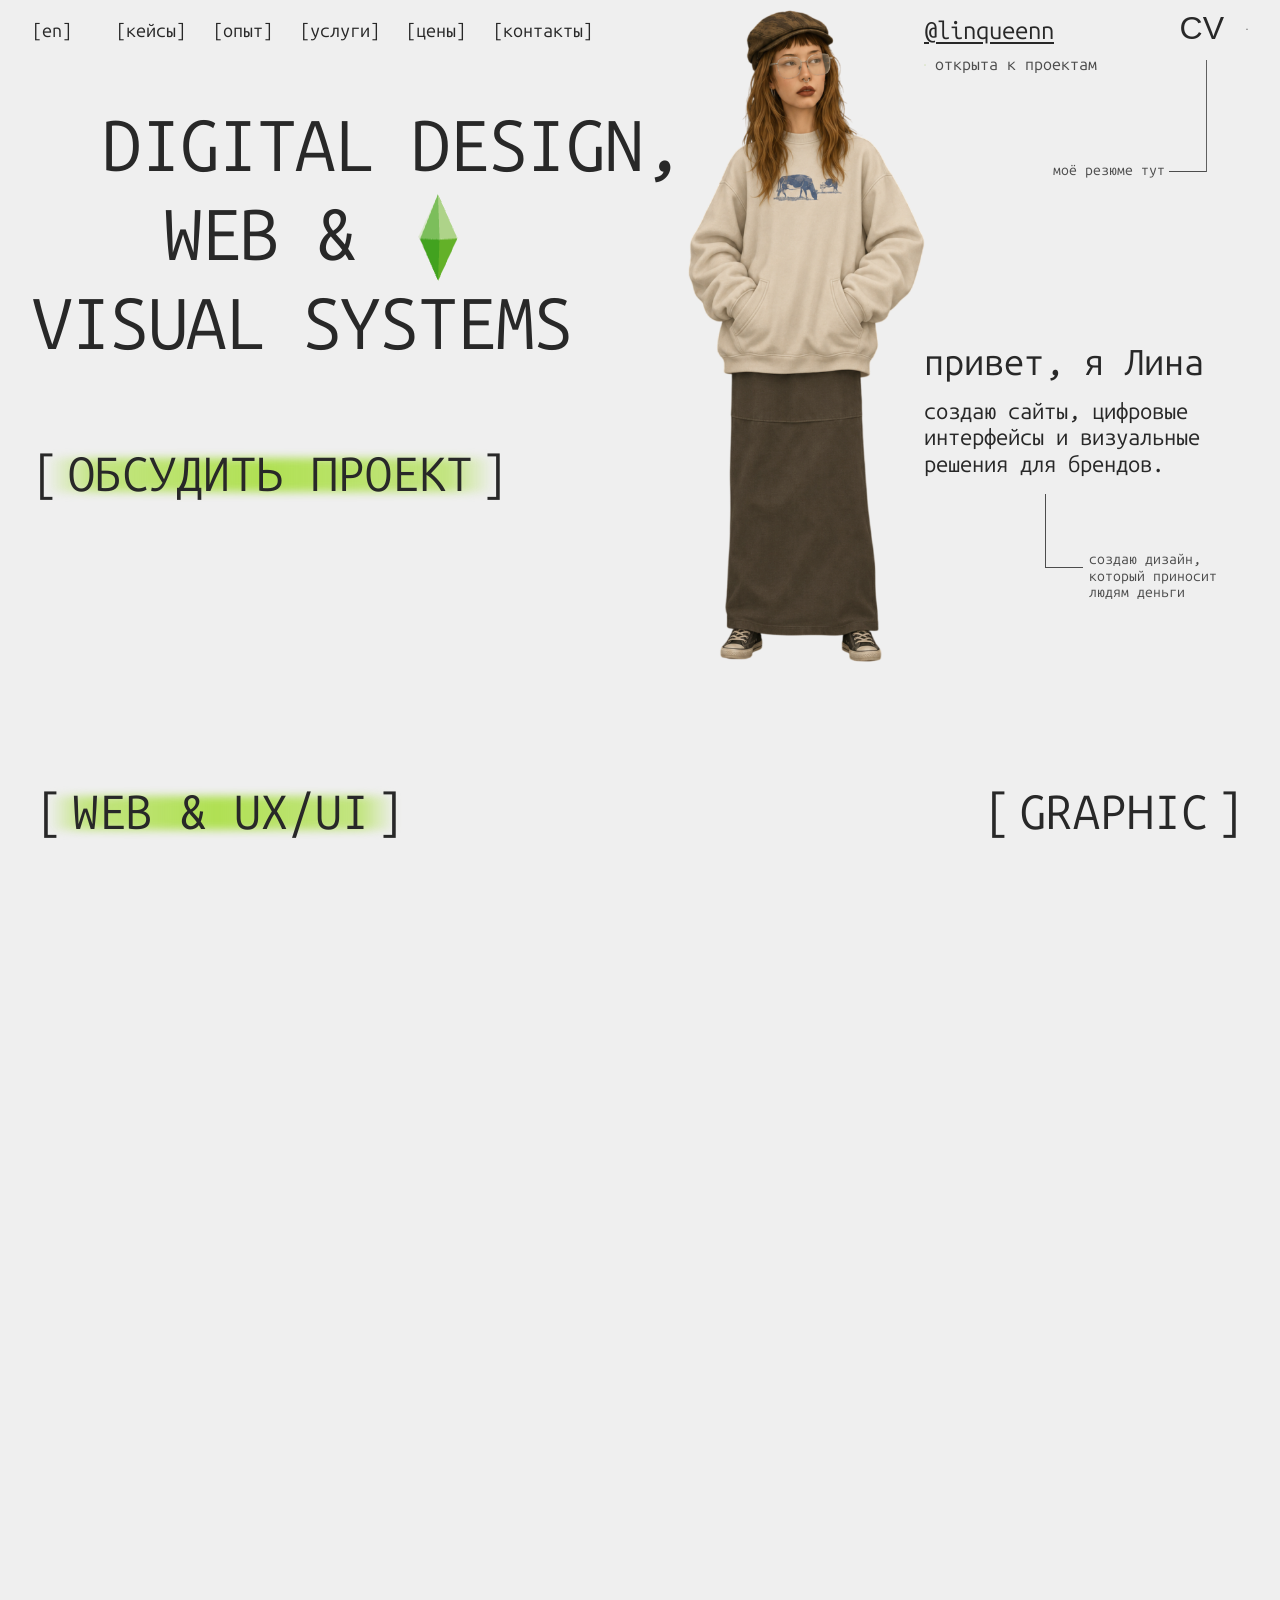
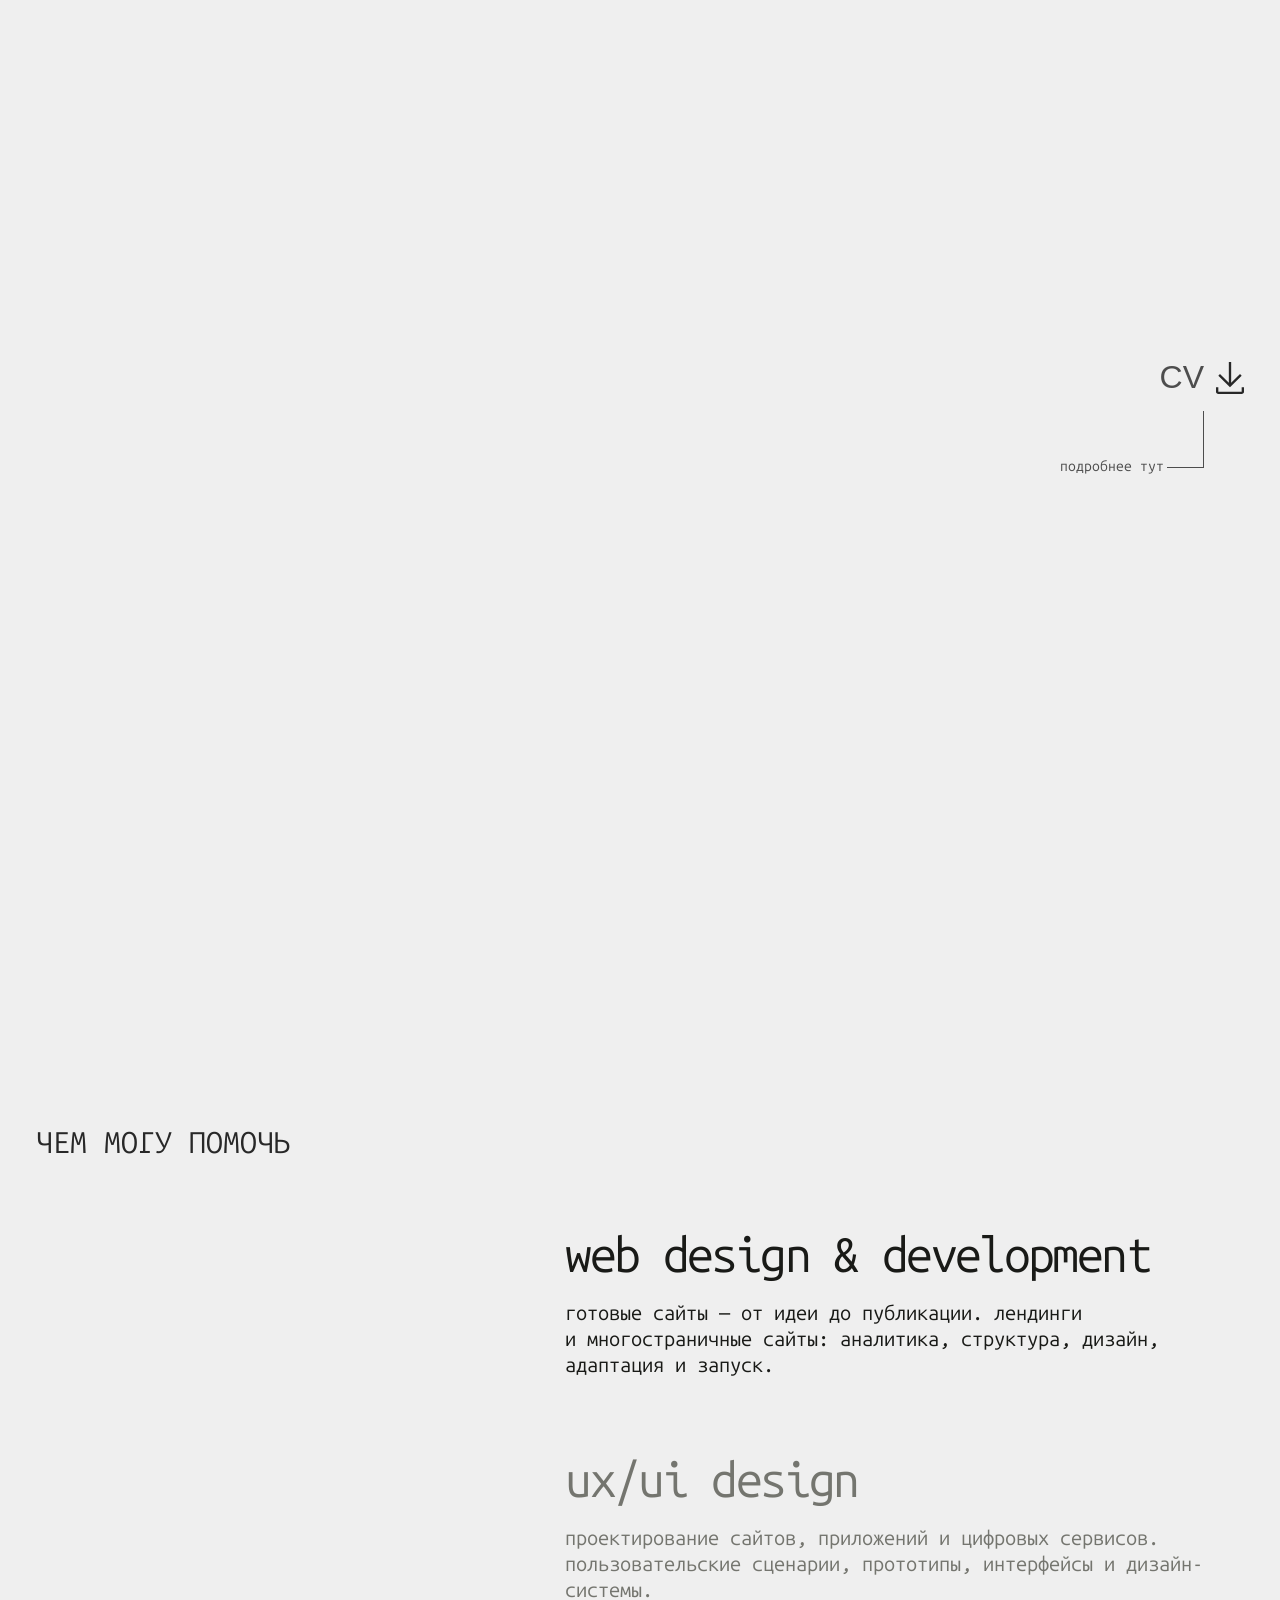
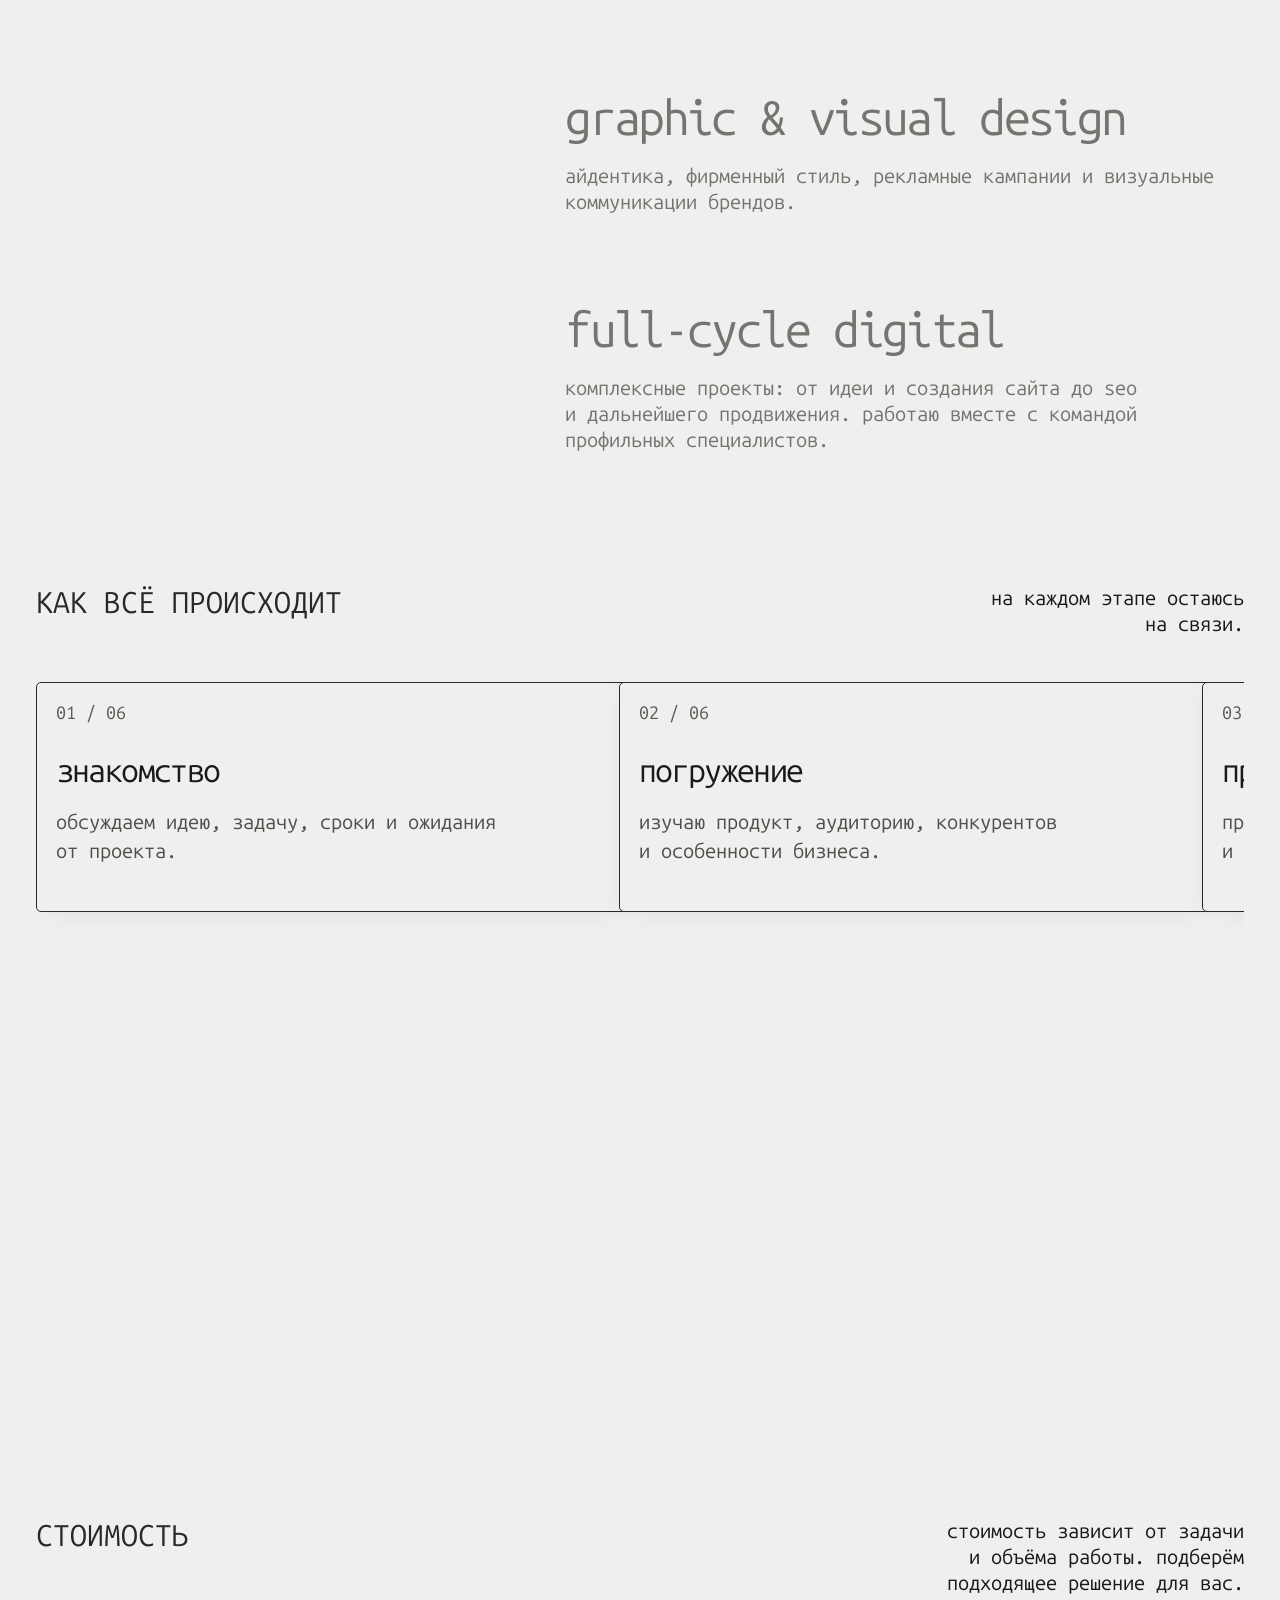
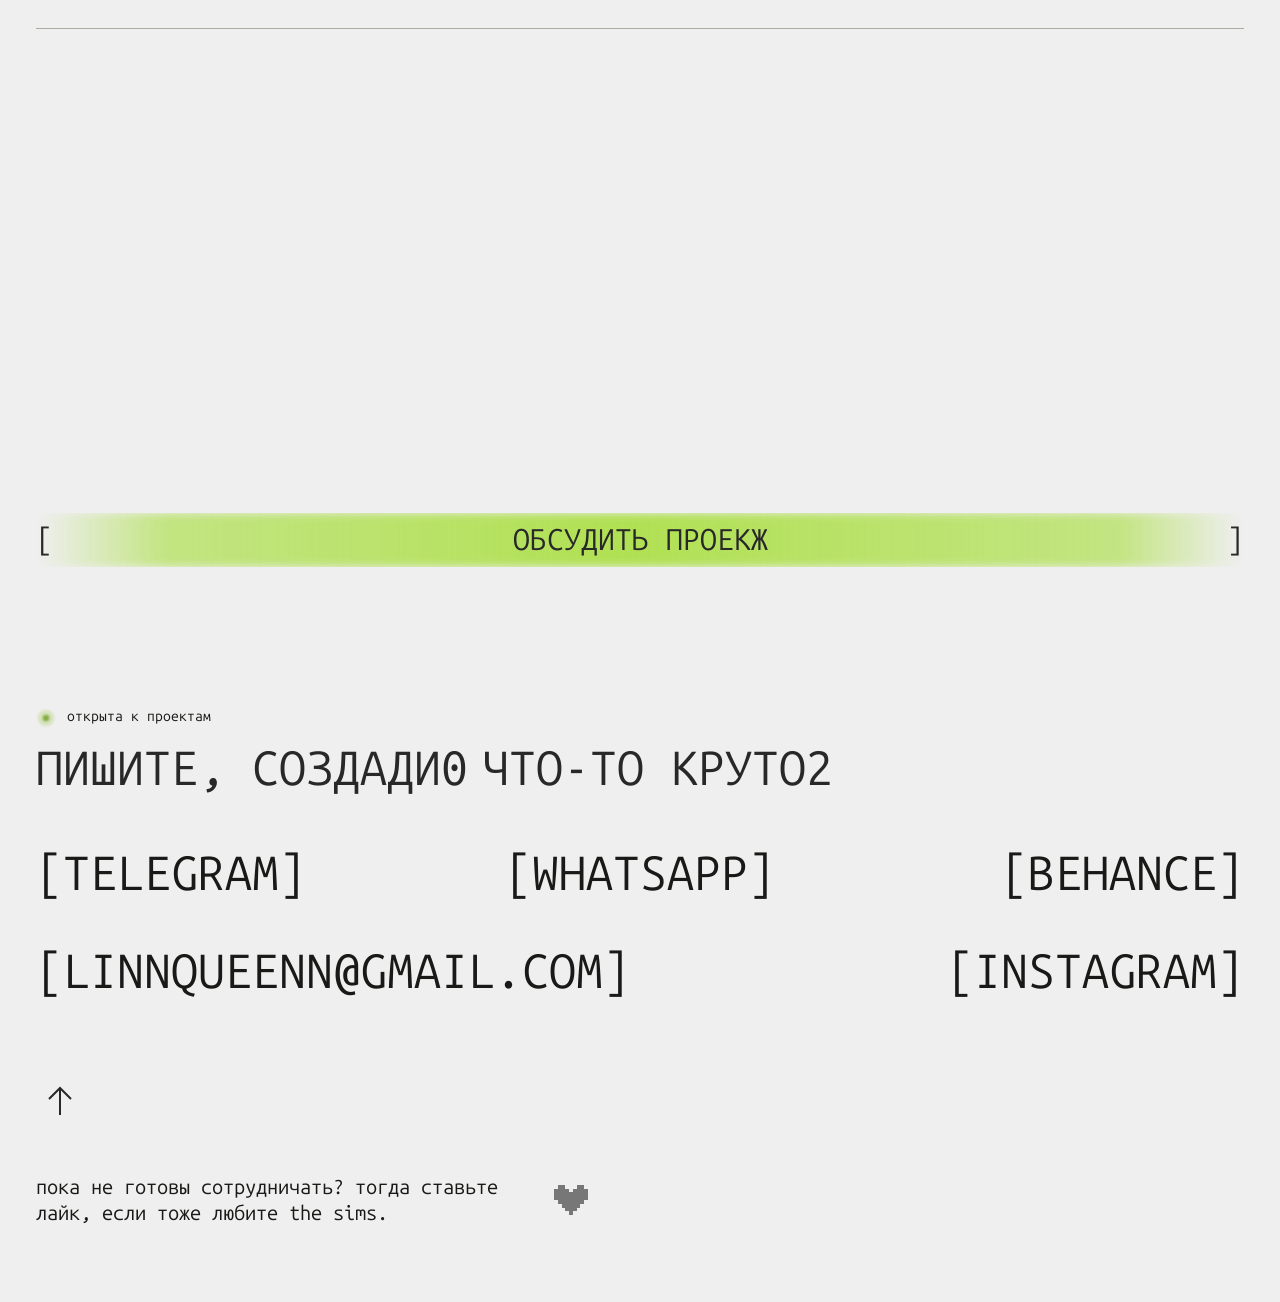
==== commit a63acd56: "Adjust desktop about copy break" ====
--- a/index.html
+++ b/index.html
@@ -10,10 +10,10 @@
 <link rel="preload" href="assets/home/ubuntu-sans-mono.ttf" as="font" type="font/ttf" crossorigin>
 <link rel="stylesheet" href="home.css?v=20261126-small-fixes">
 <link rel="stylesheet" href="work.css?v=20261126-small-fixes">
-<link rel="stylesheet" href="about.css?v=20261127-copy-update">
+<link rel="stylesheet" href="about.css?v=20261127-desktop-copy-break">
 <script src="home.js?v=20261127-copy-update" defer></script>
 <script src="work.js?v=20261126-behance-cleanup" defer></script>
-<script src="about.js?v=20261127-copy-update" defer></script>
+<script src="about.js?v=20261127-desktop-copy-break" defer></script>
 <link rel="stylesheet" href="remaining.css?v=20261127-mobile-price-prefix">
 <link rel="stylesheet" href="typography.css?v=20261127-mobile-pricing-footer">
 <link rel="stylesheet" href="case-study.css?v=20261123-refinements">
--- a/about.css
+++ b/about.css
@@ -121,3 +121,7 @@
  .about-resume-note { position: absolute; grid-column: 1; grid-row: 2; right: 80px; bottom: 0; width: max-content; padding: 0; margin: 0; white-space: nowrap; transform: translateY(50%); }
 }
 .about-proper-name { text-transform: none; }
+.about-desktop-break { display: none; }
+@media (min-width: 1101px) and (pointer: fine) {
+ .about-desktop-break { display: initial; }
+}
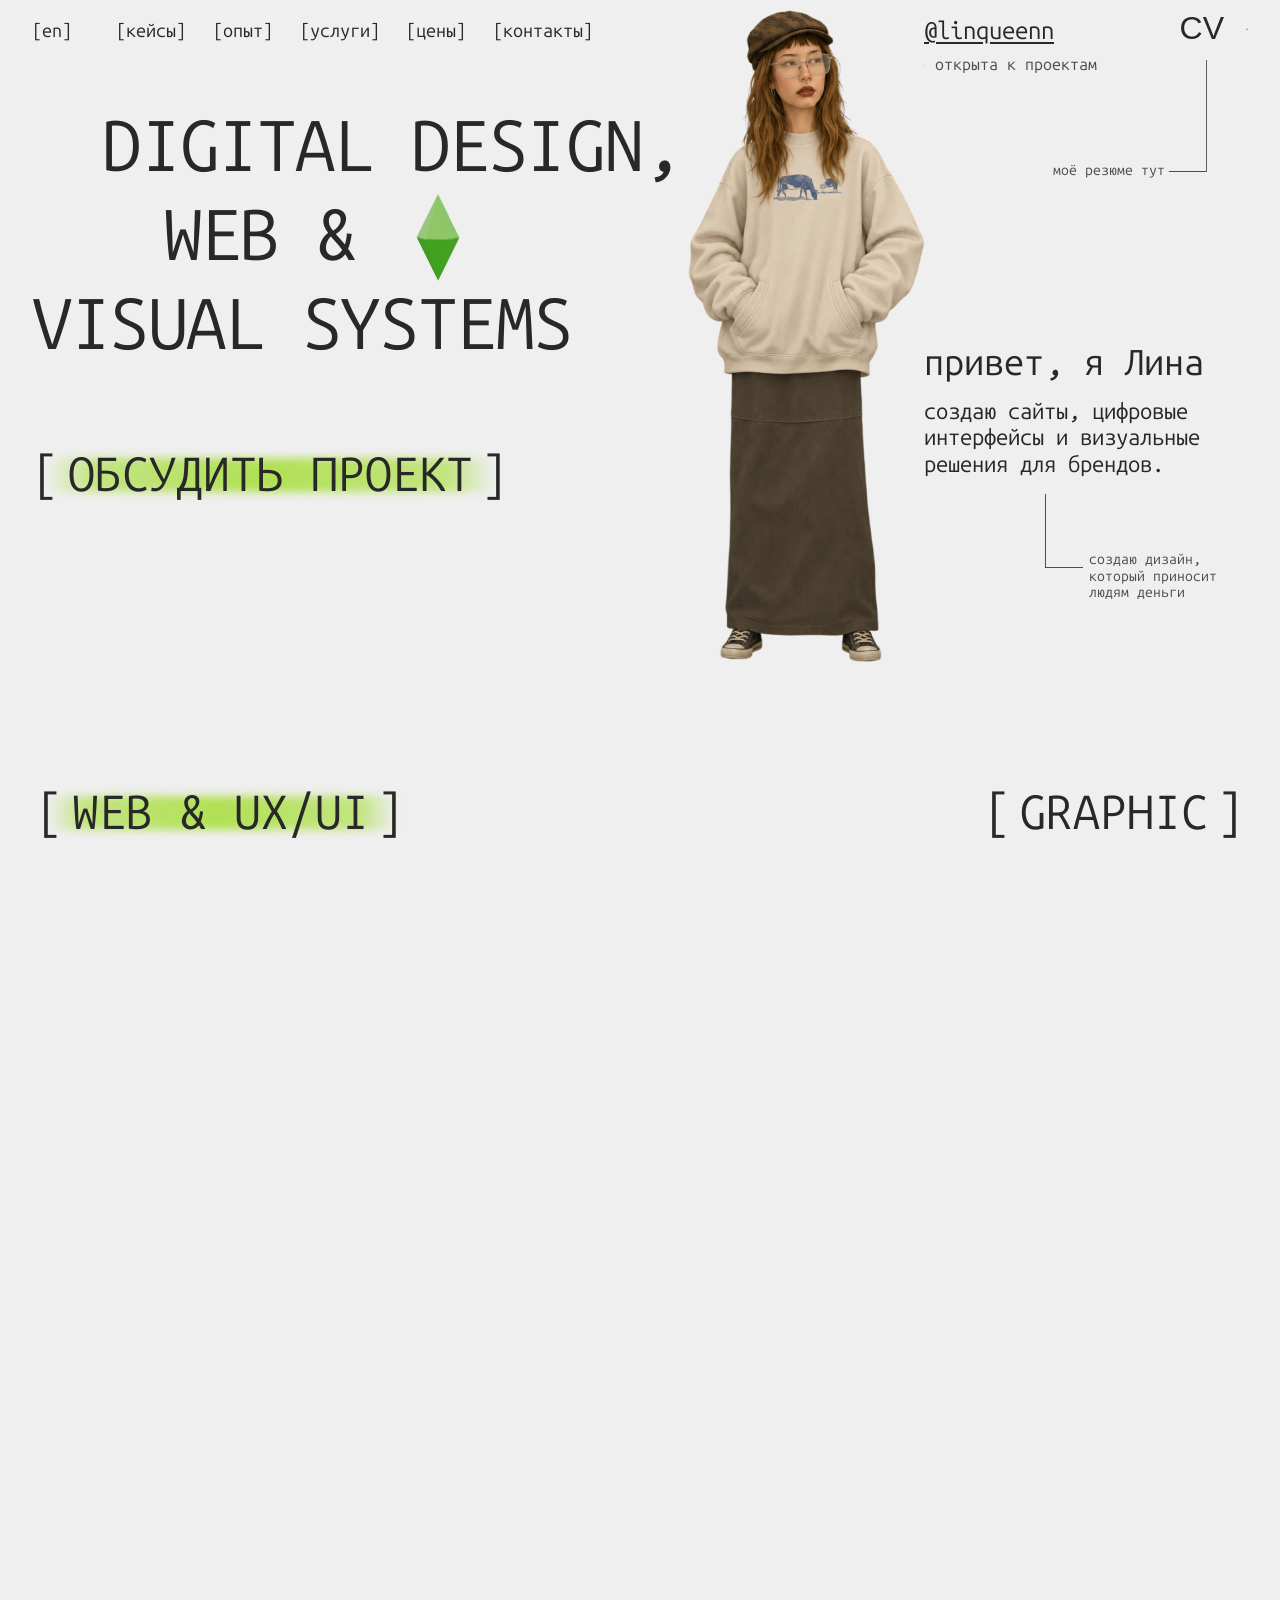
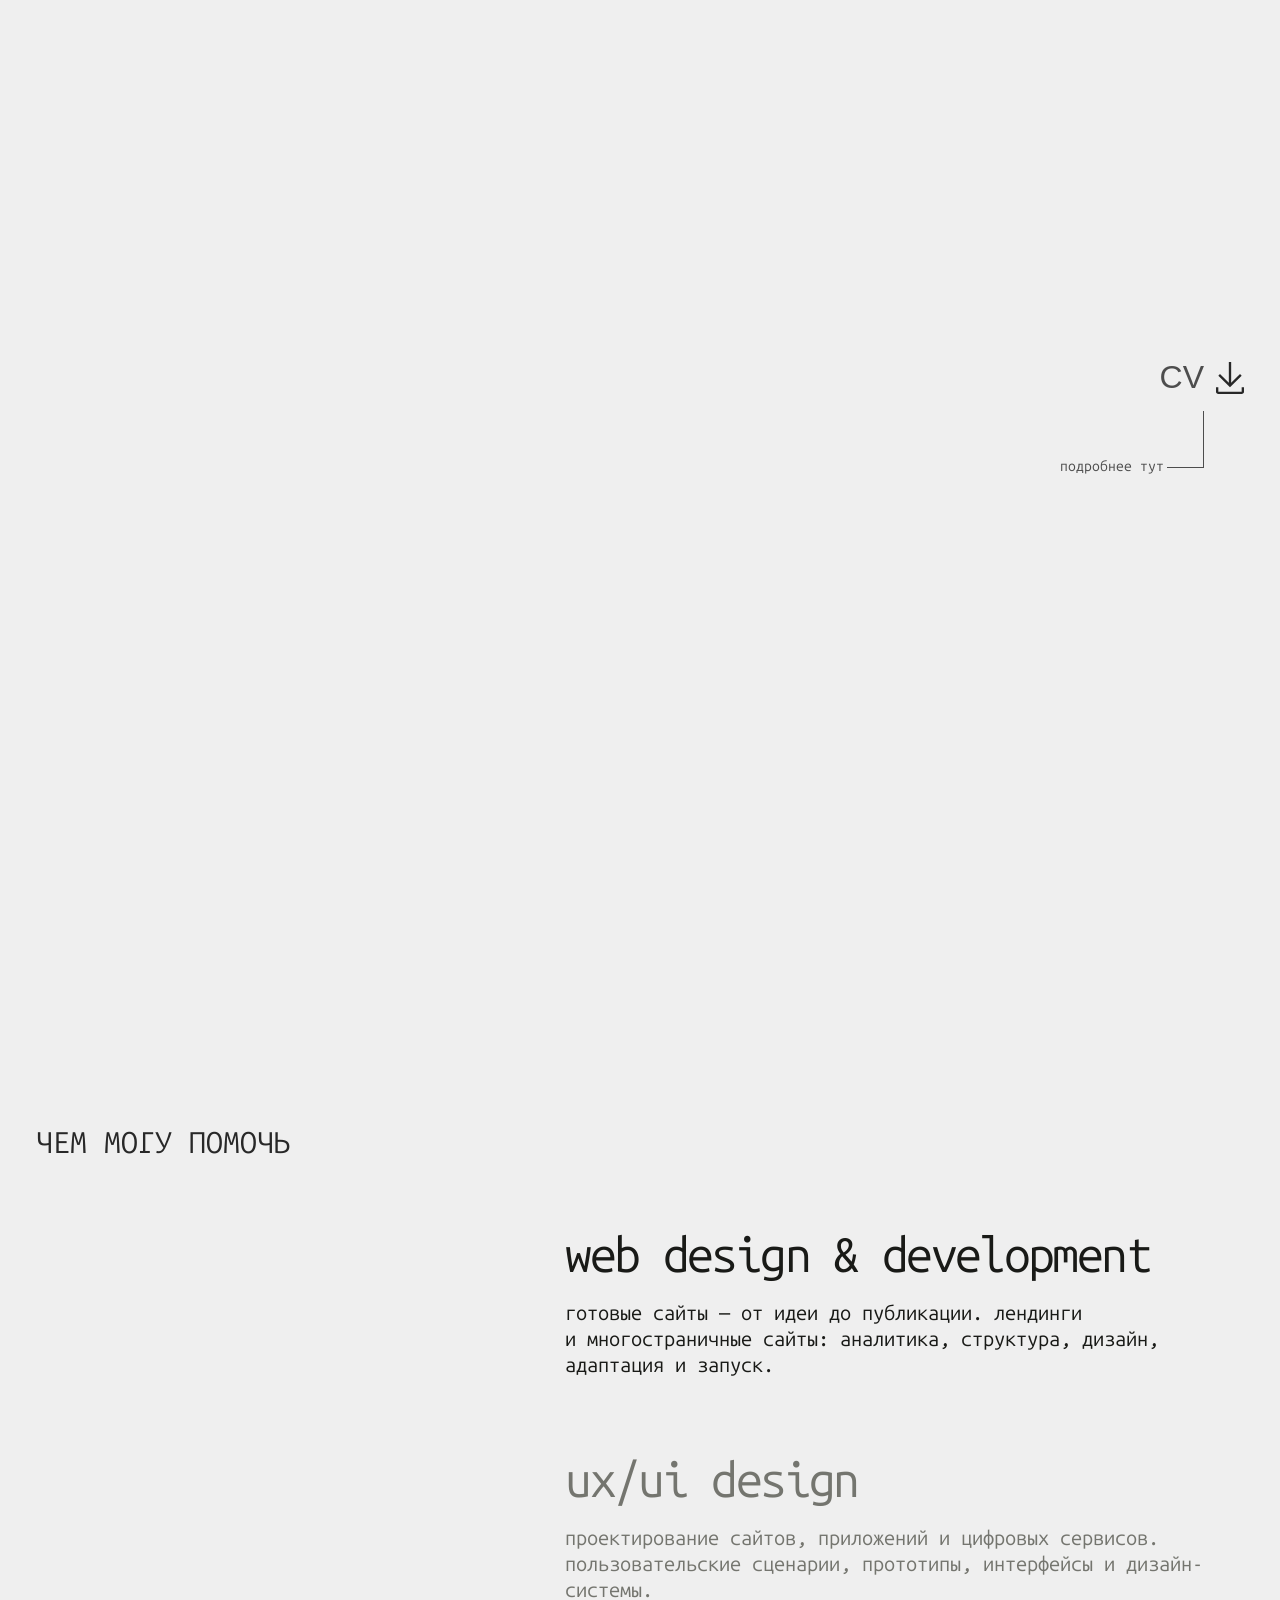
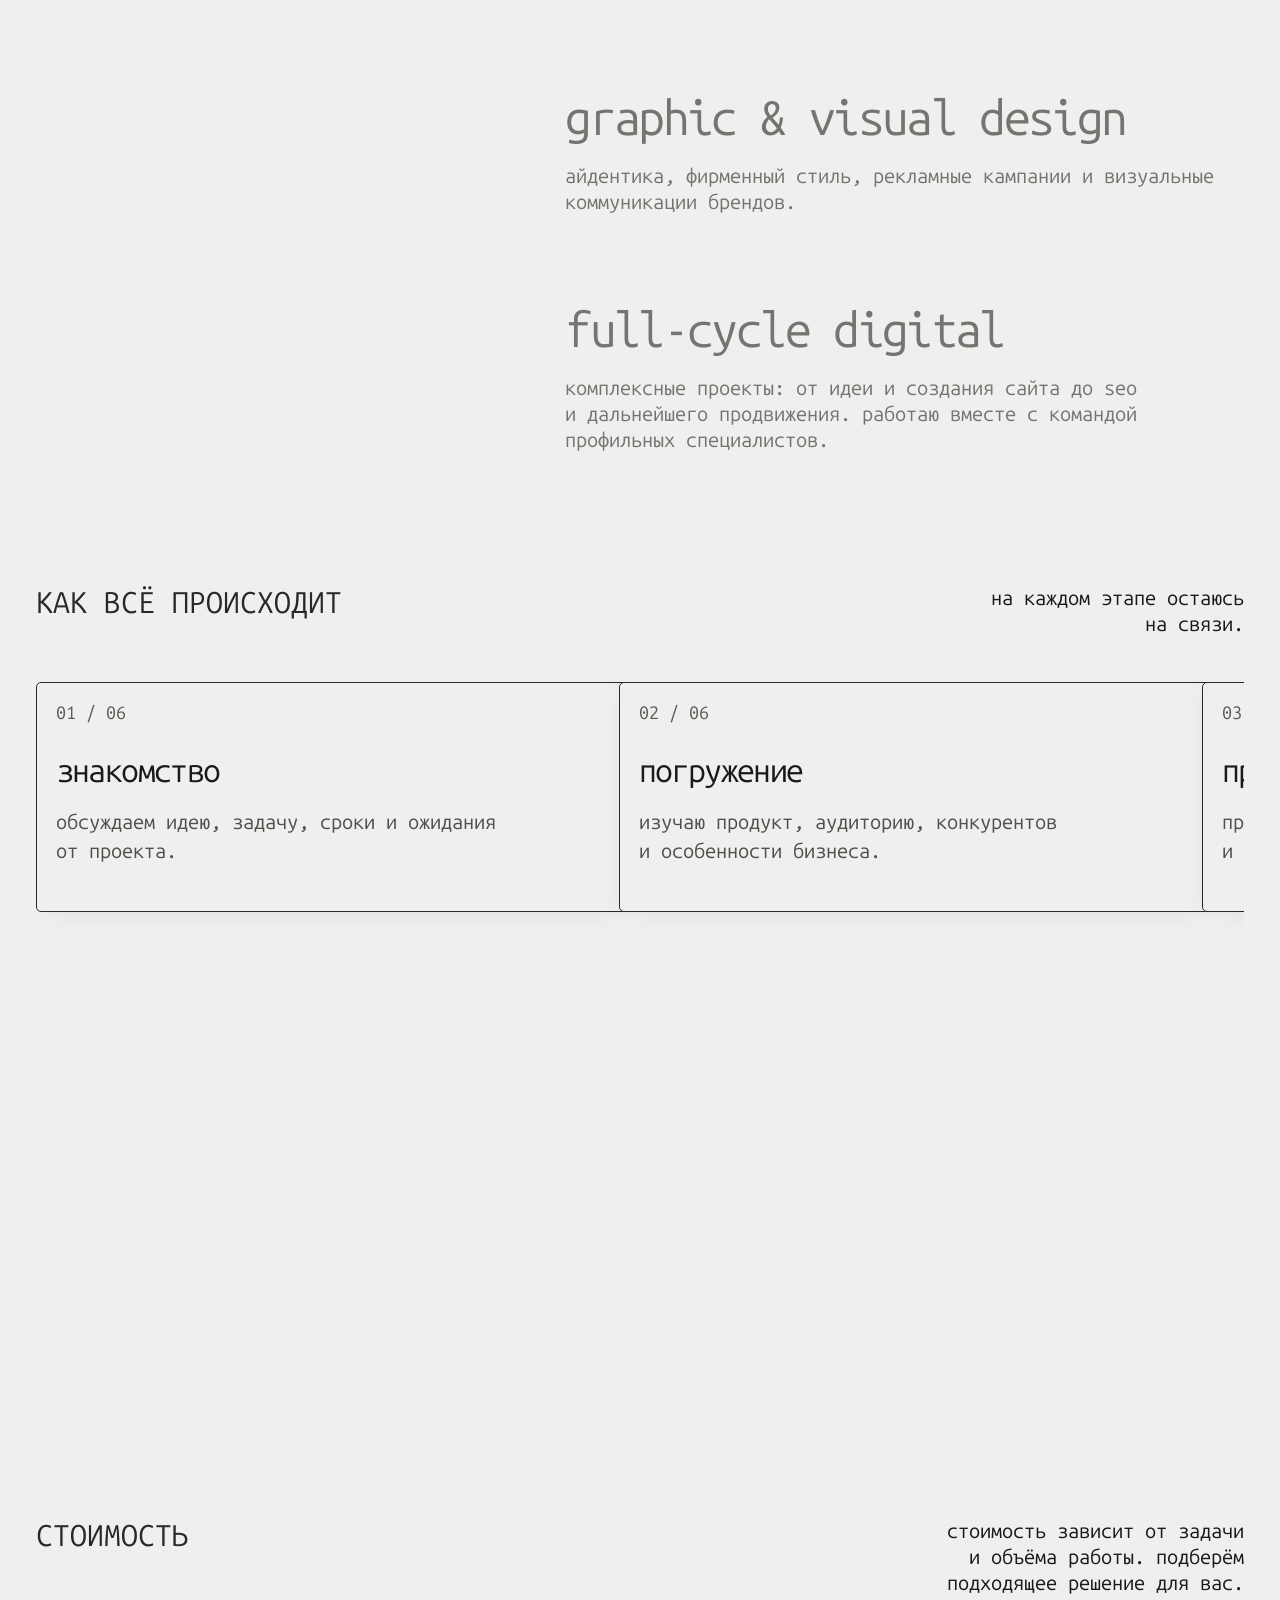
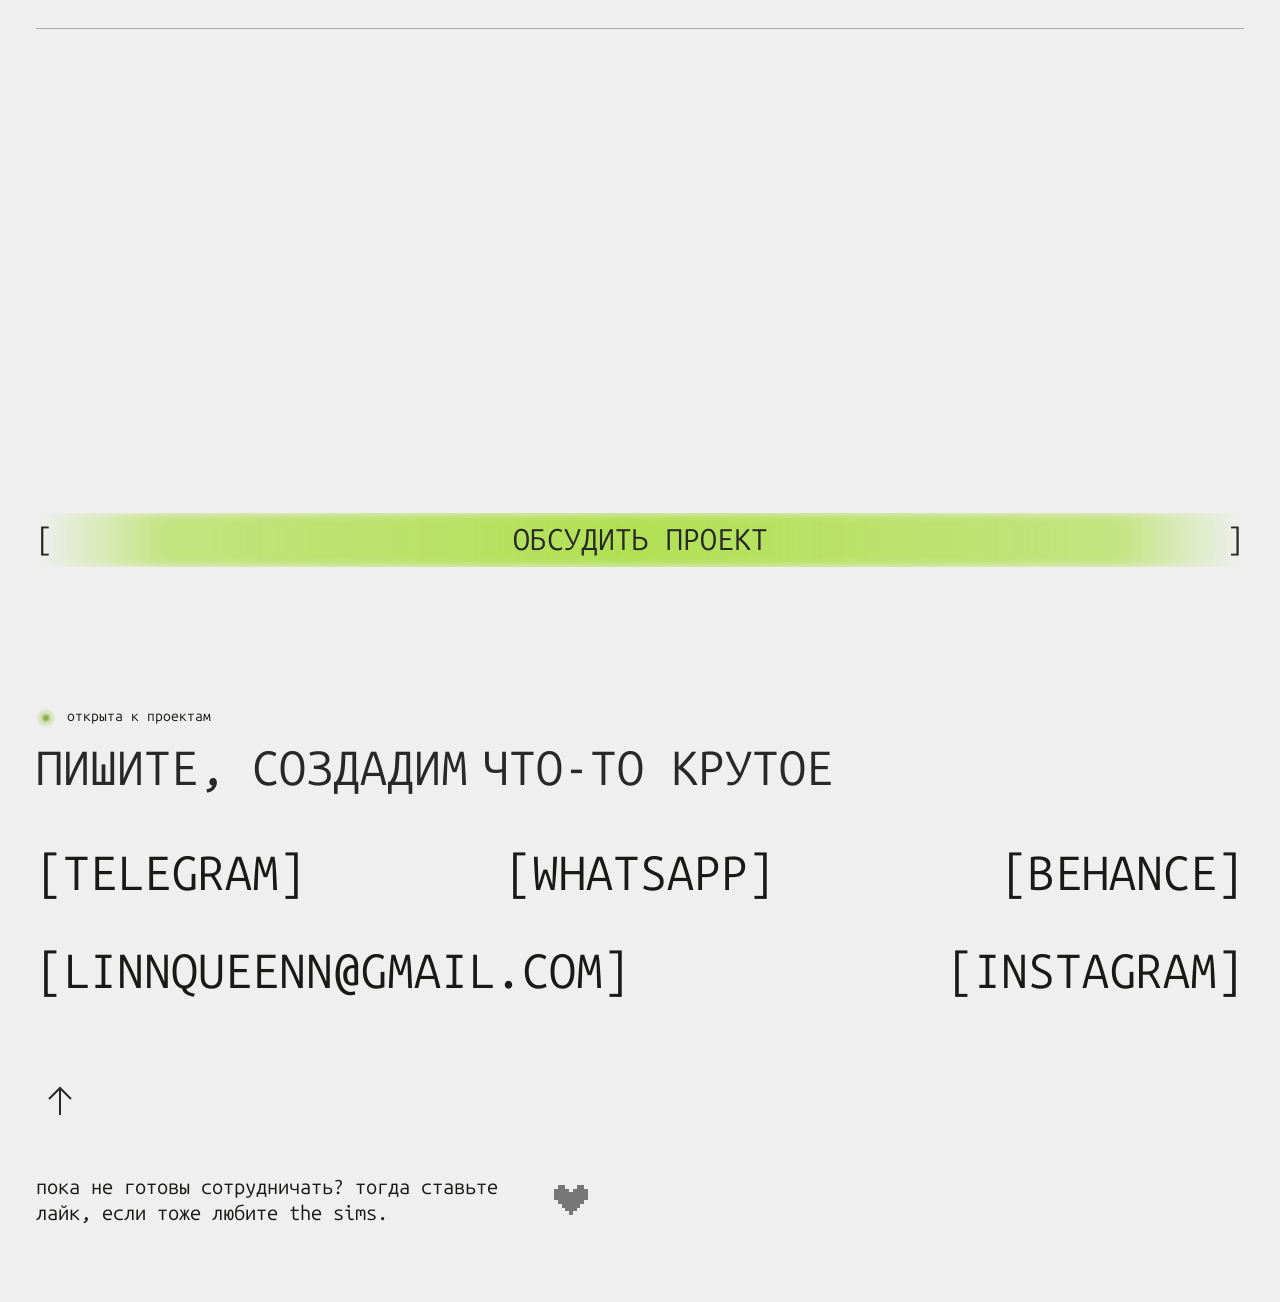
==== commit 5d4eeb27: "Update graphic projects and hover previews" ====
--- a/index.html
+++ b/index.html
@@ -9,10 +9,10 @@
 <link rel="stylesheet" href="style.css">
 <link rel="preload" href="assets/home/ubuntu-sans-mono.ttf" as="font" type="font/ttf" crossorigin>
 <link rel="stylesheet" href="home.css?v=20261126-small-fixes">
-<link rel="stylesheet" href="work.css?v=20261126-small-fixes">
+<link rel="stylesheet" href="work.css?v=20261127-graphic-previews">
 <link rel="stylesheet" href="about.css?v=20261127-desktop-copy-break">
 <script src="home.js?v=20261127-copy-update" defer></script>
-<script src="work.js?v=20261126-behance-cleanup" defer></script>
+<script src="work.js?v=20261127-graphic-previews" defer></script>
 <script src="about.js?v=20261127-desktop-copy-break" defer></script>
 <link rel="stylesheet" href="remaining.css?v=20261127-mobile-price-prefix">
 <link rel="stylesheet" href="typography.css?v=20261127-mobile-pricing-footer">
--- a/work.css
+++ b/work.css
@@ -158,10 +158,27 @@
   .work-case-more .work-label h3 { padding-right: 0; }
 }
 .work-case-arrow { display: none; }
+.work-behance-icon { display: none; }
 .work-case-more .work-label { position: relative; }
 .work-case-more .work-case-arrow {
   display: block; position: absolute; left: calc(100% + 16px); top: 50%;
   translate: 0 -50%; width: var(--portfolio-case-title); height: var(--portfolio-case-title); color: #282828;
+}
+@media (min-width: 960px) and (hover: hover) and (pointer: fine) {
+  .work-case-more .work-behance-icon {
+    display: block;
+    position: absolute;
+    left: calc(100% + var(--portfolio-case-title) + 28px);
+    top: 50%;
+    width: clamp(44px, 4vw, 58px);
+    height: auto;
+    border-radius: 50%;
+    opacity: 0;
+    translate: 0 -50%;
+    scale: .92;
+    transition: opacity .18s ease, scale .18s ease;
+  }
+  .work-case-more:is(:hover, :focus-visible) .work-behance-icon { opacity: 1; scale: 1; }
 }
 [data-project="metro"] .work-label h3 {
   font-size: var(--portfolio-case-title);
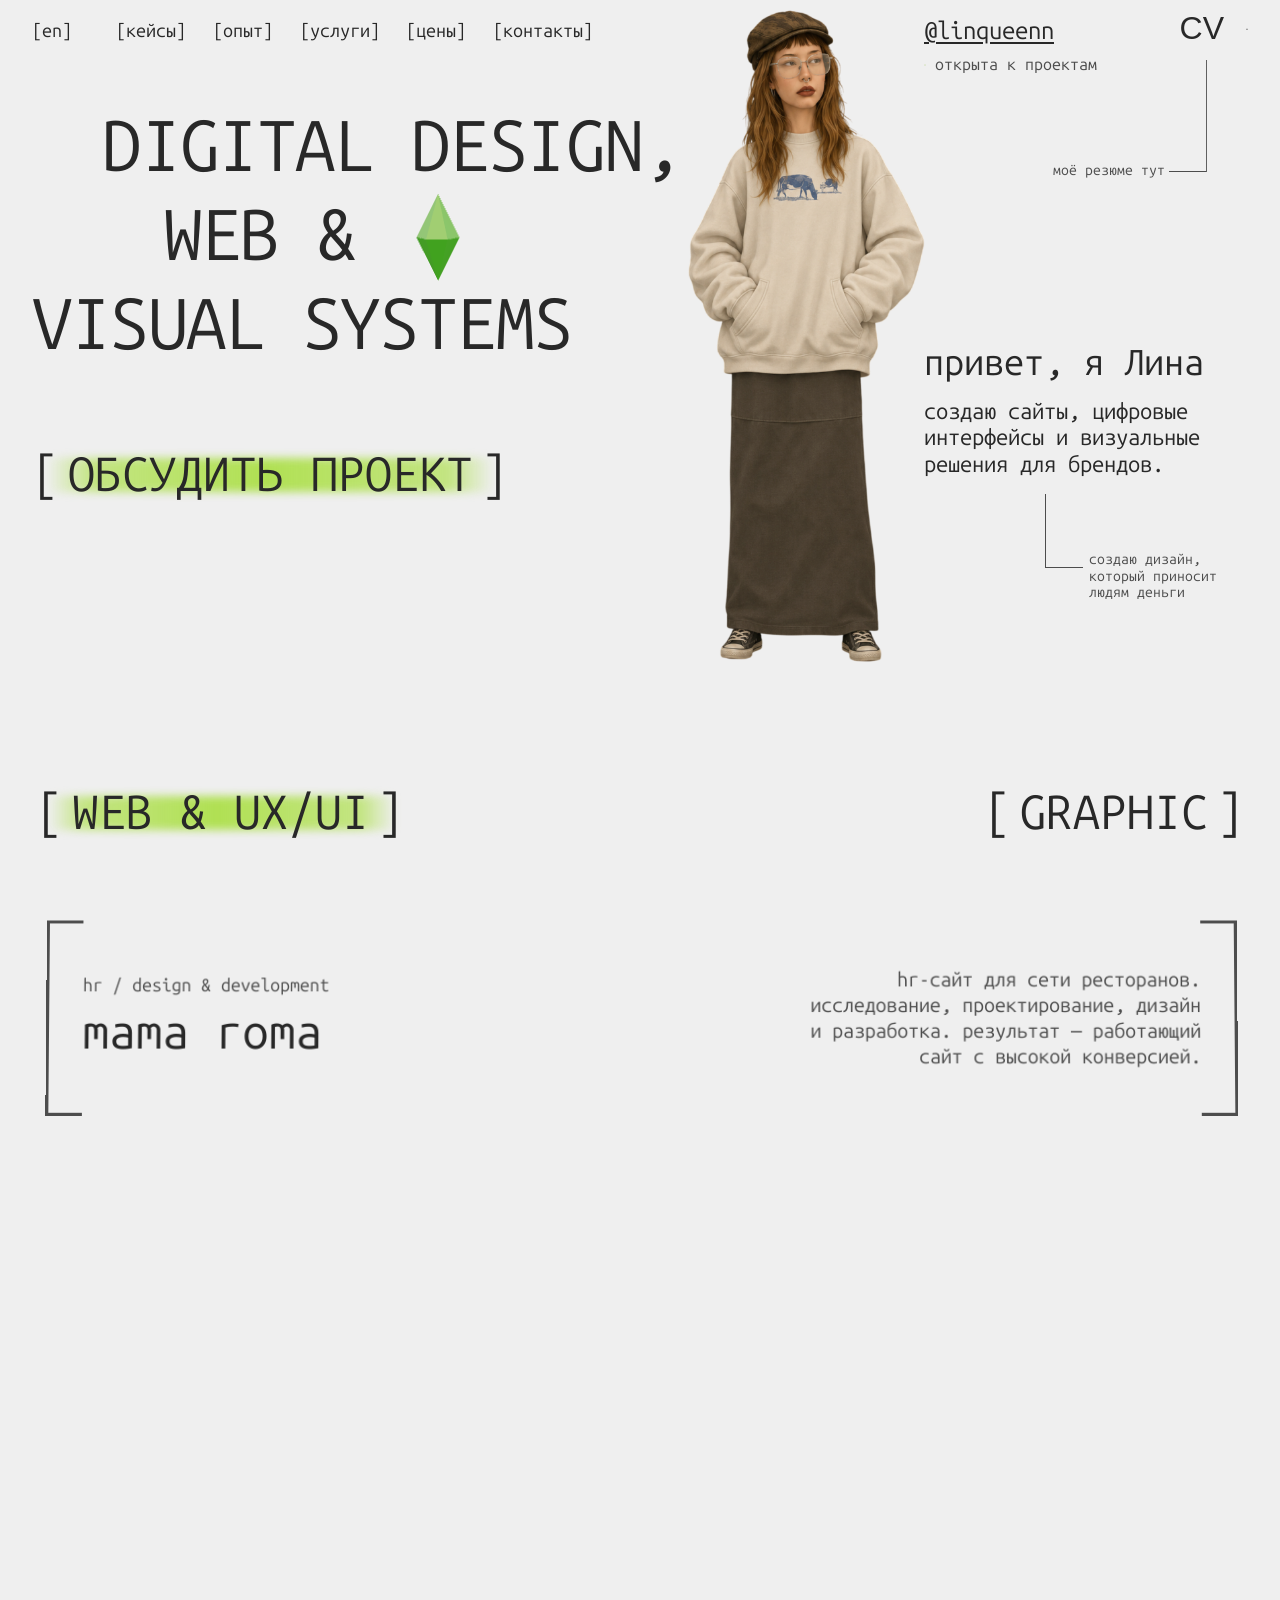
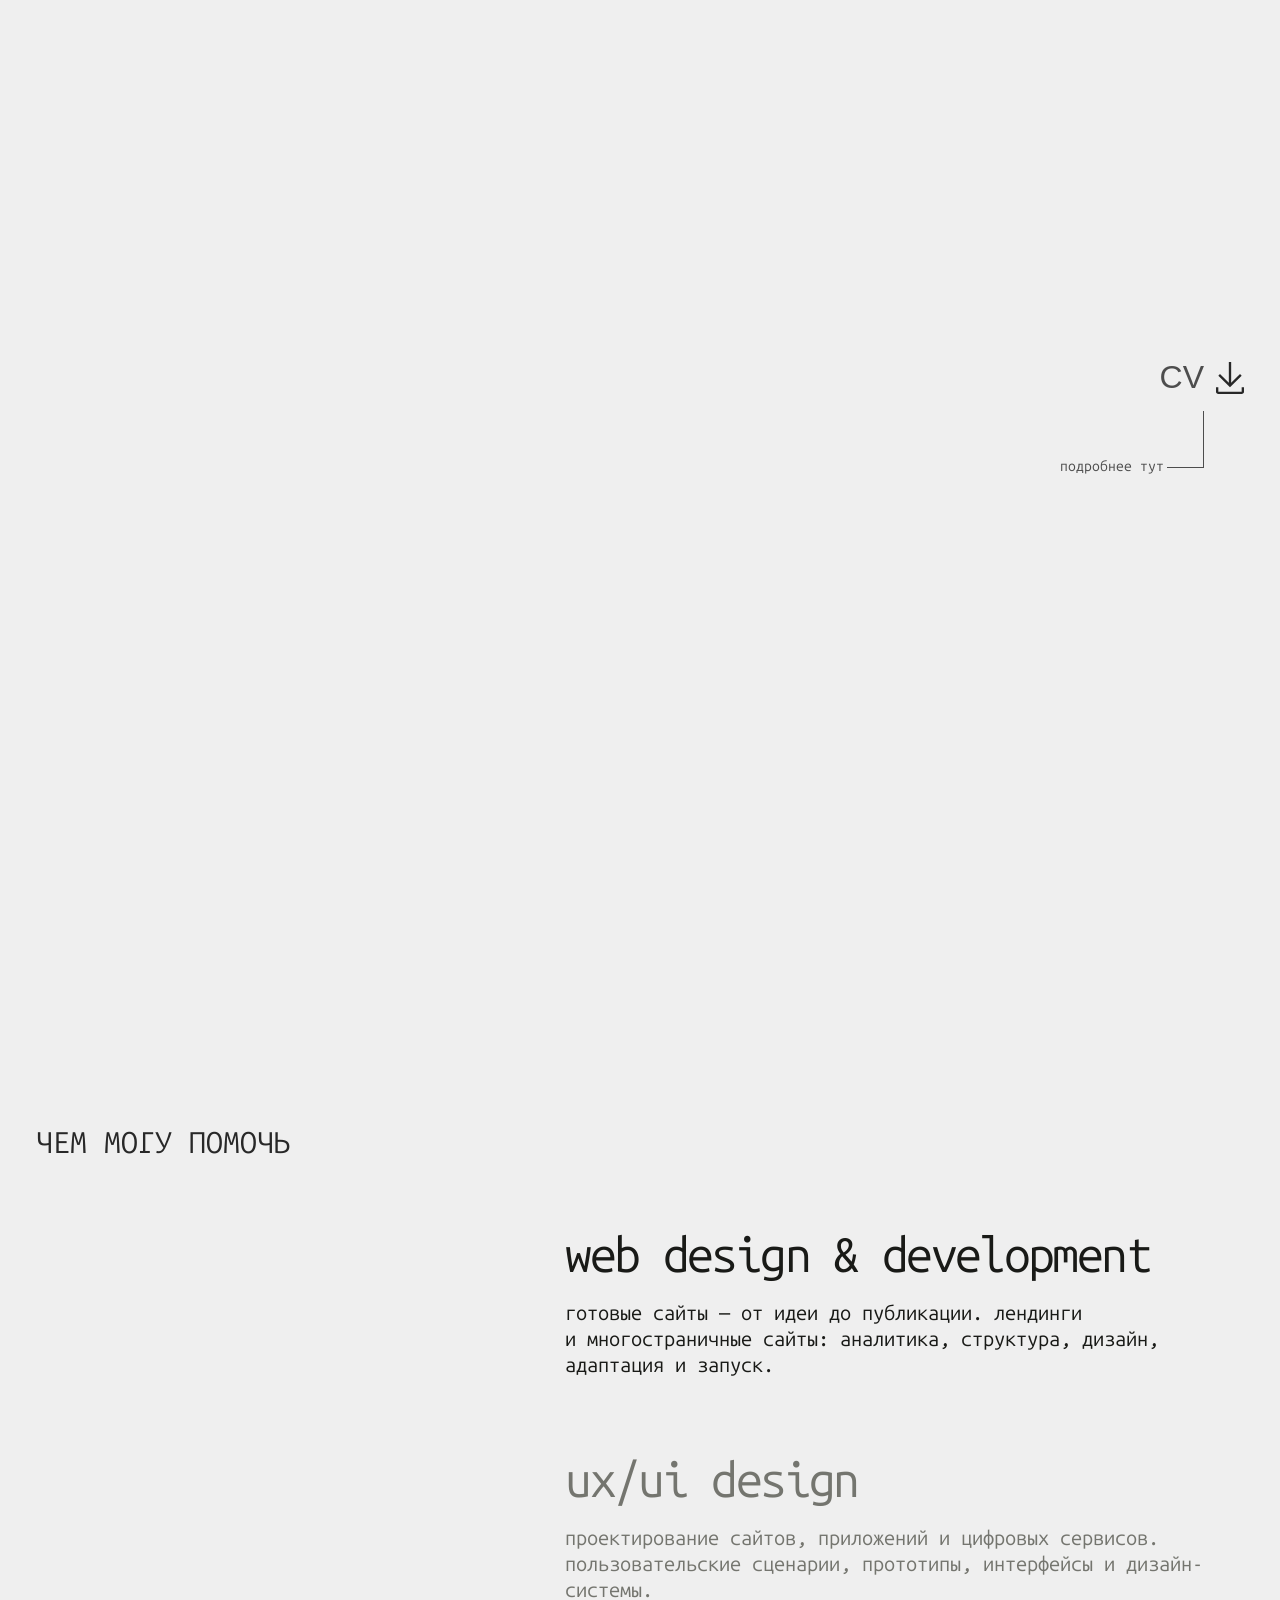
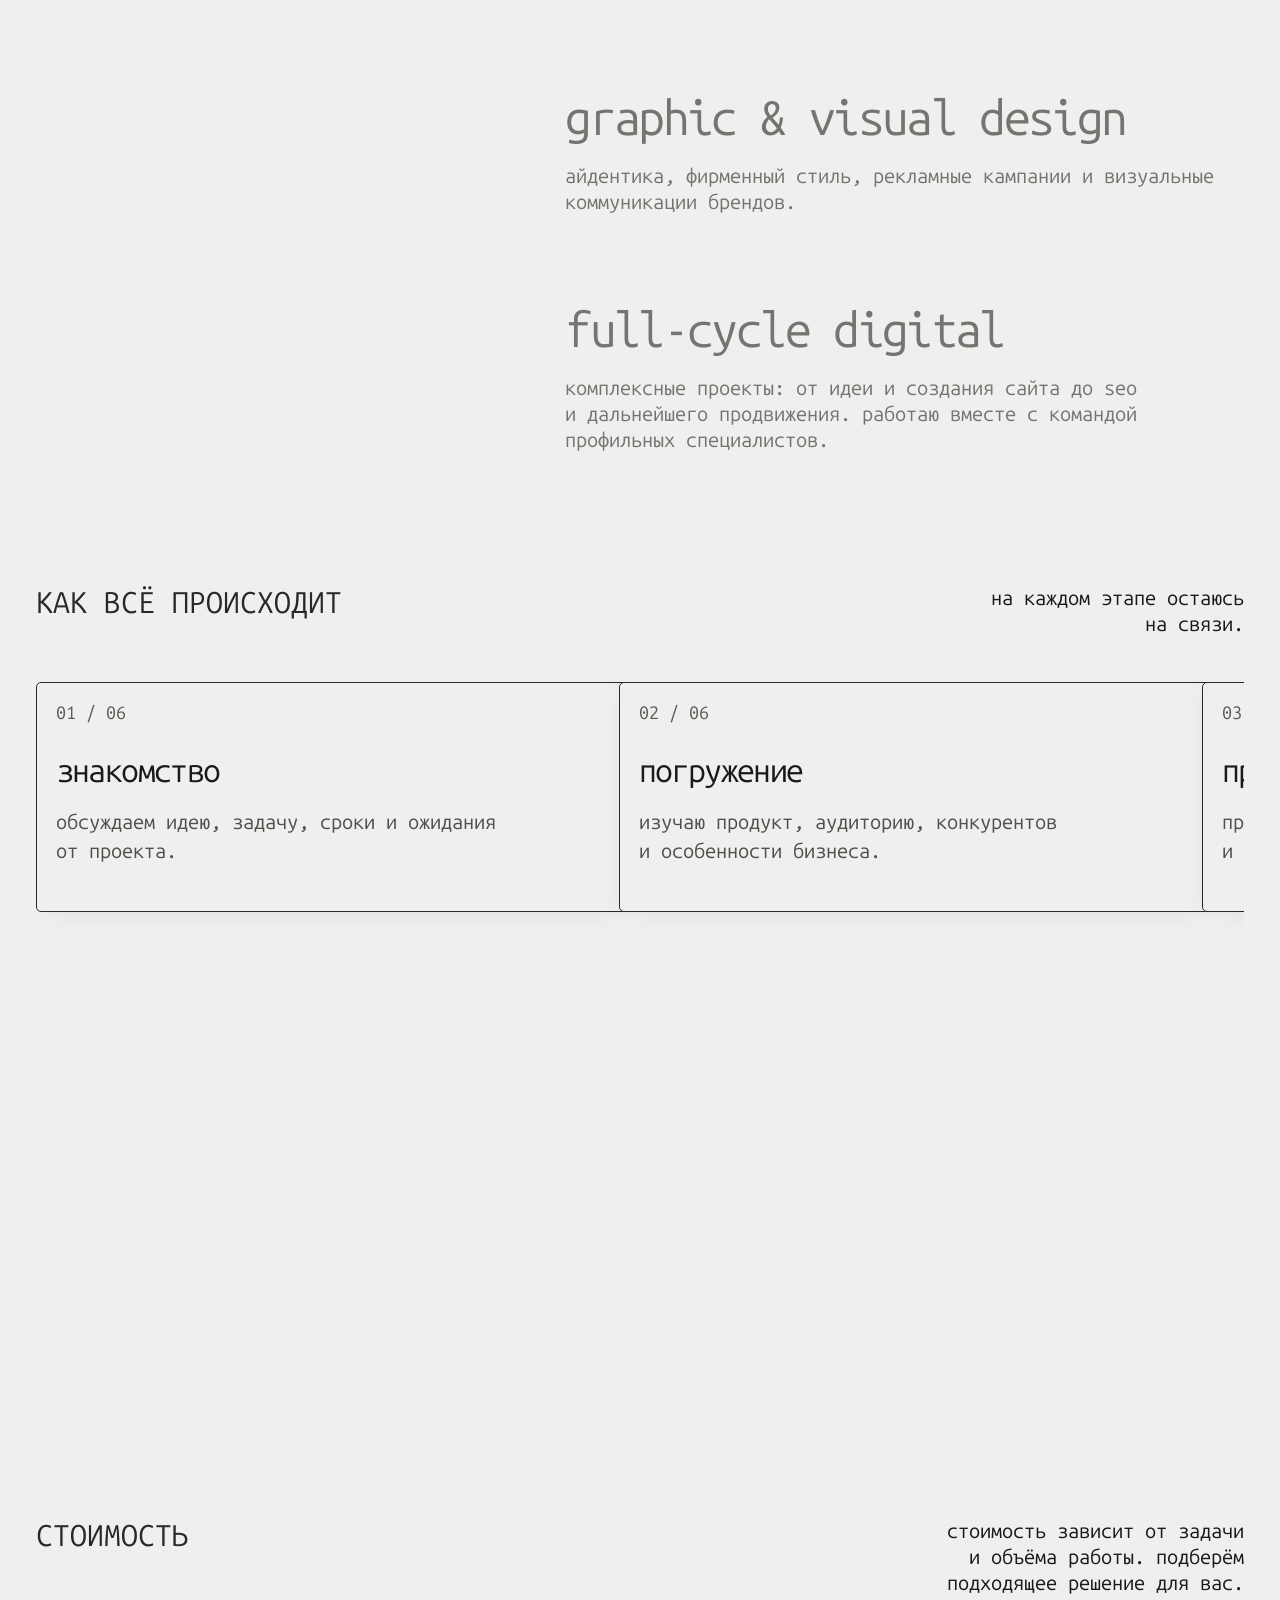
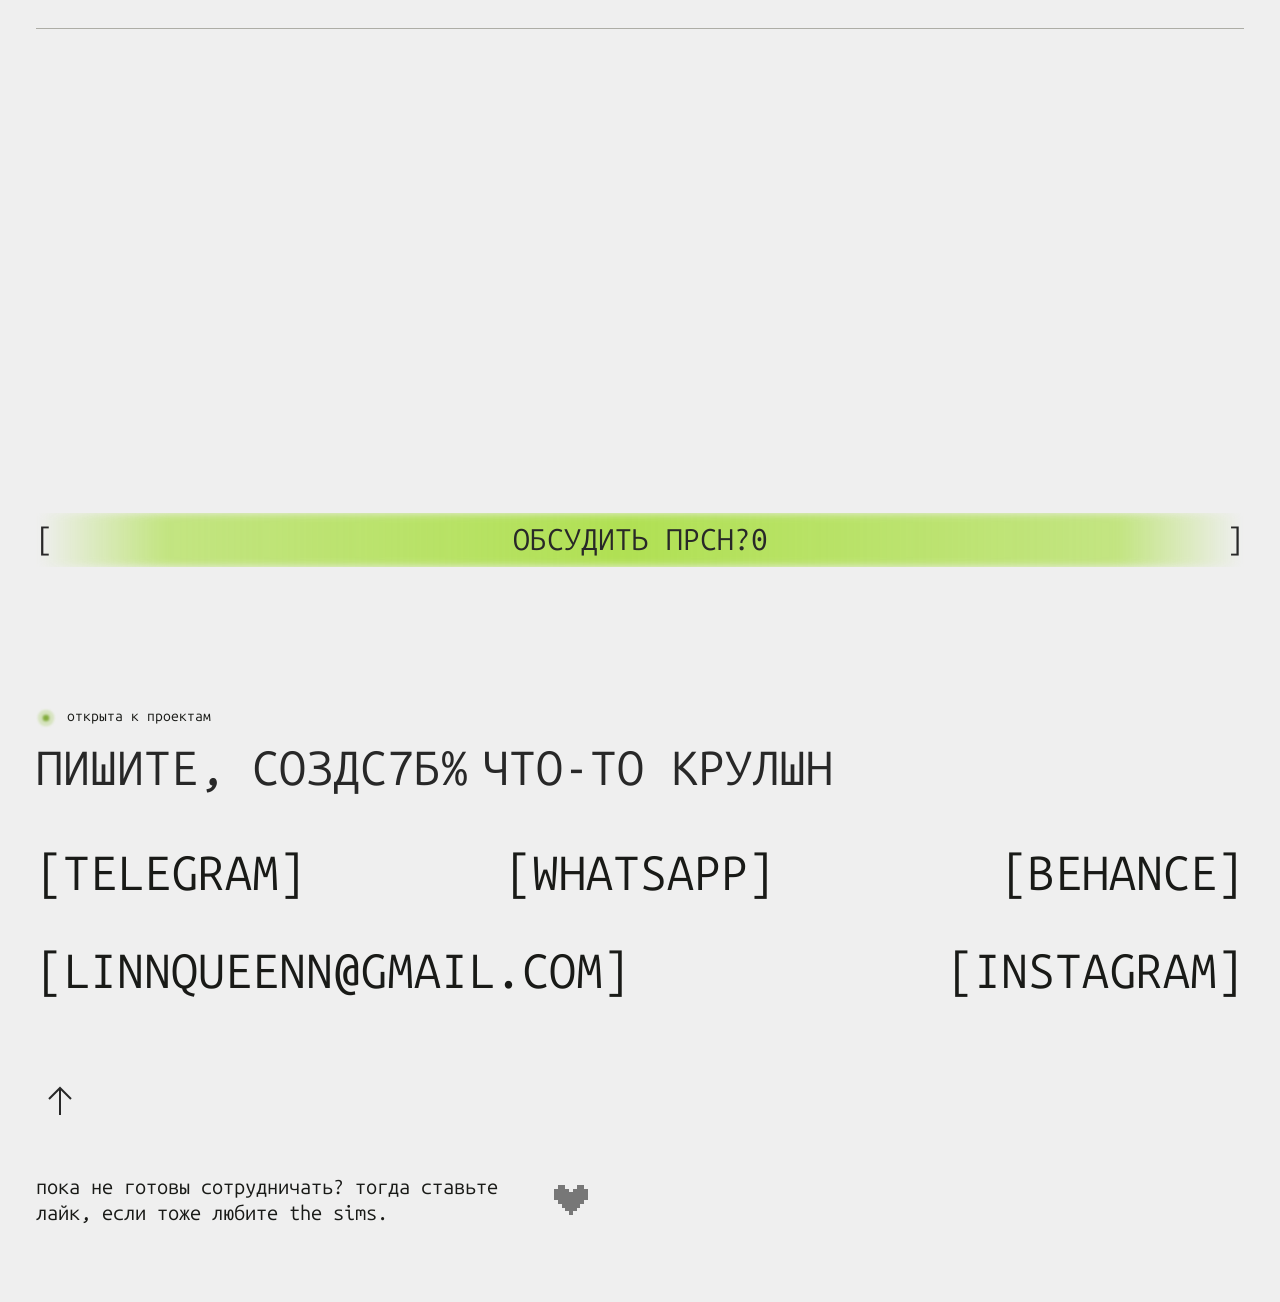
==== commit 795bcf5a: "Refresh desktop crystal module" ====
--- a/index.html
+++ b/index.html
@@ -28,7 +28,7 @@
 <script src="remaining-content.js?v=20261127-copy-update" defer></script>
 <script src="service-collages.js?v=20261124-final-collages" defer></script>
 <script src="remaining.js?v=20261127-mobile-price-prefix" defer></script>
-<script src="site.js?v=20261127-mobile-pricing-footer" defer></script>
+<script src="site.js?v=20261127-desktop-crystal-restore" defer></script>
 <script type="importmap">{"imports":{"three":"./assets/vendor/three/three.module.js"}}</script>
 
 </head>
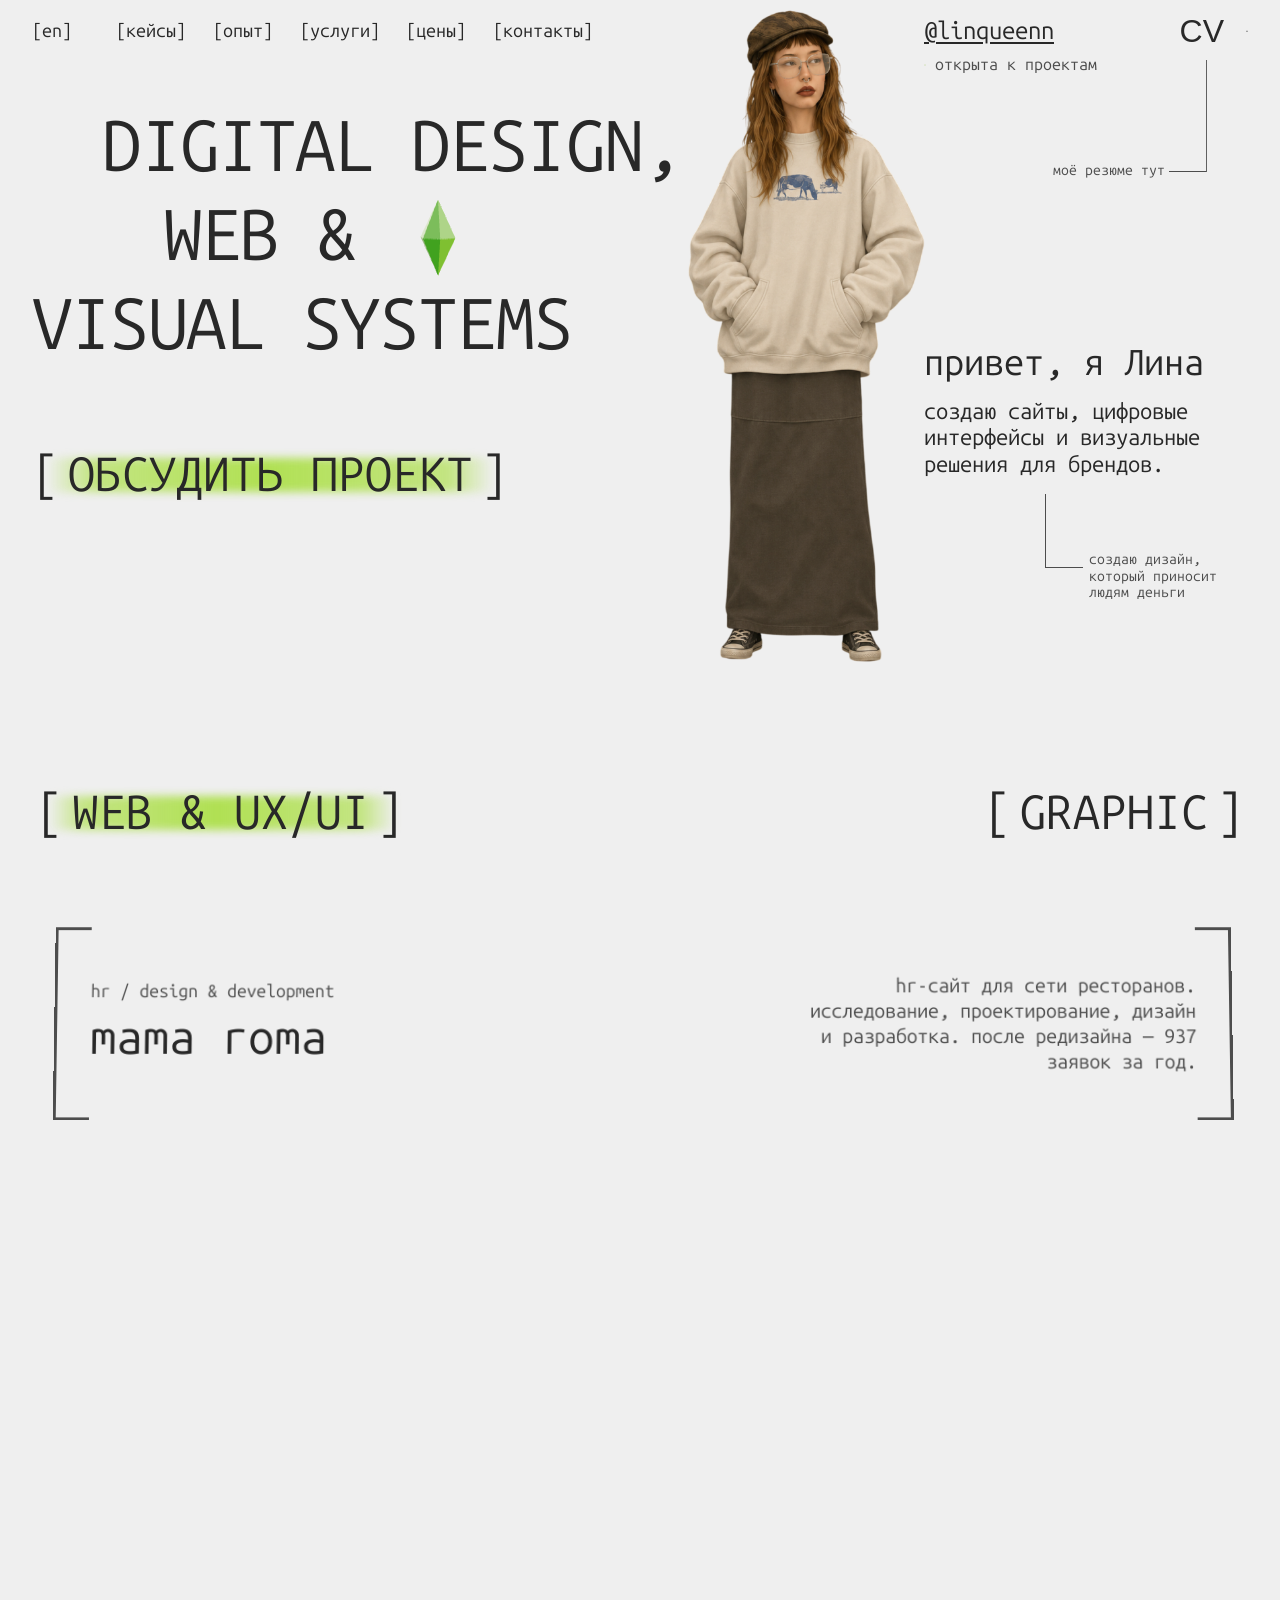
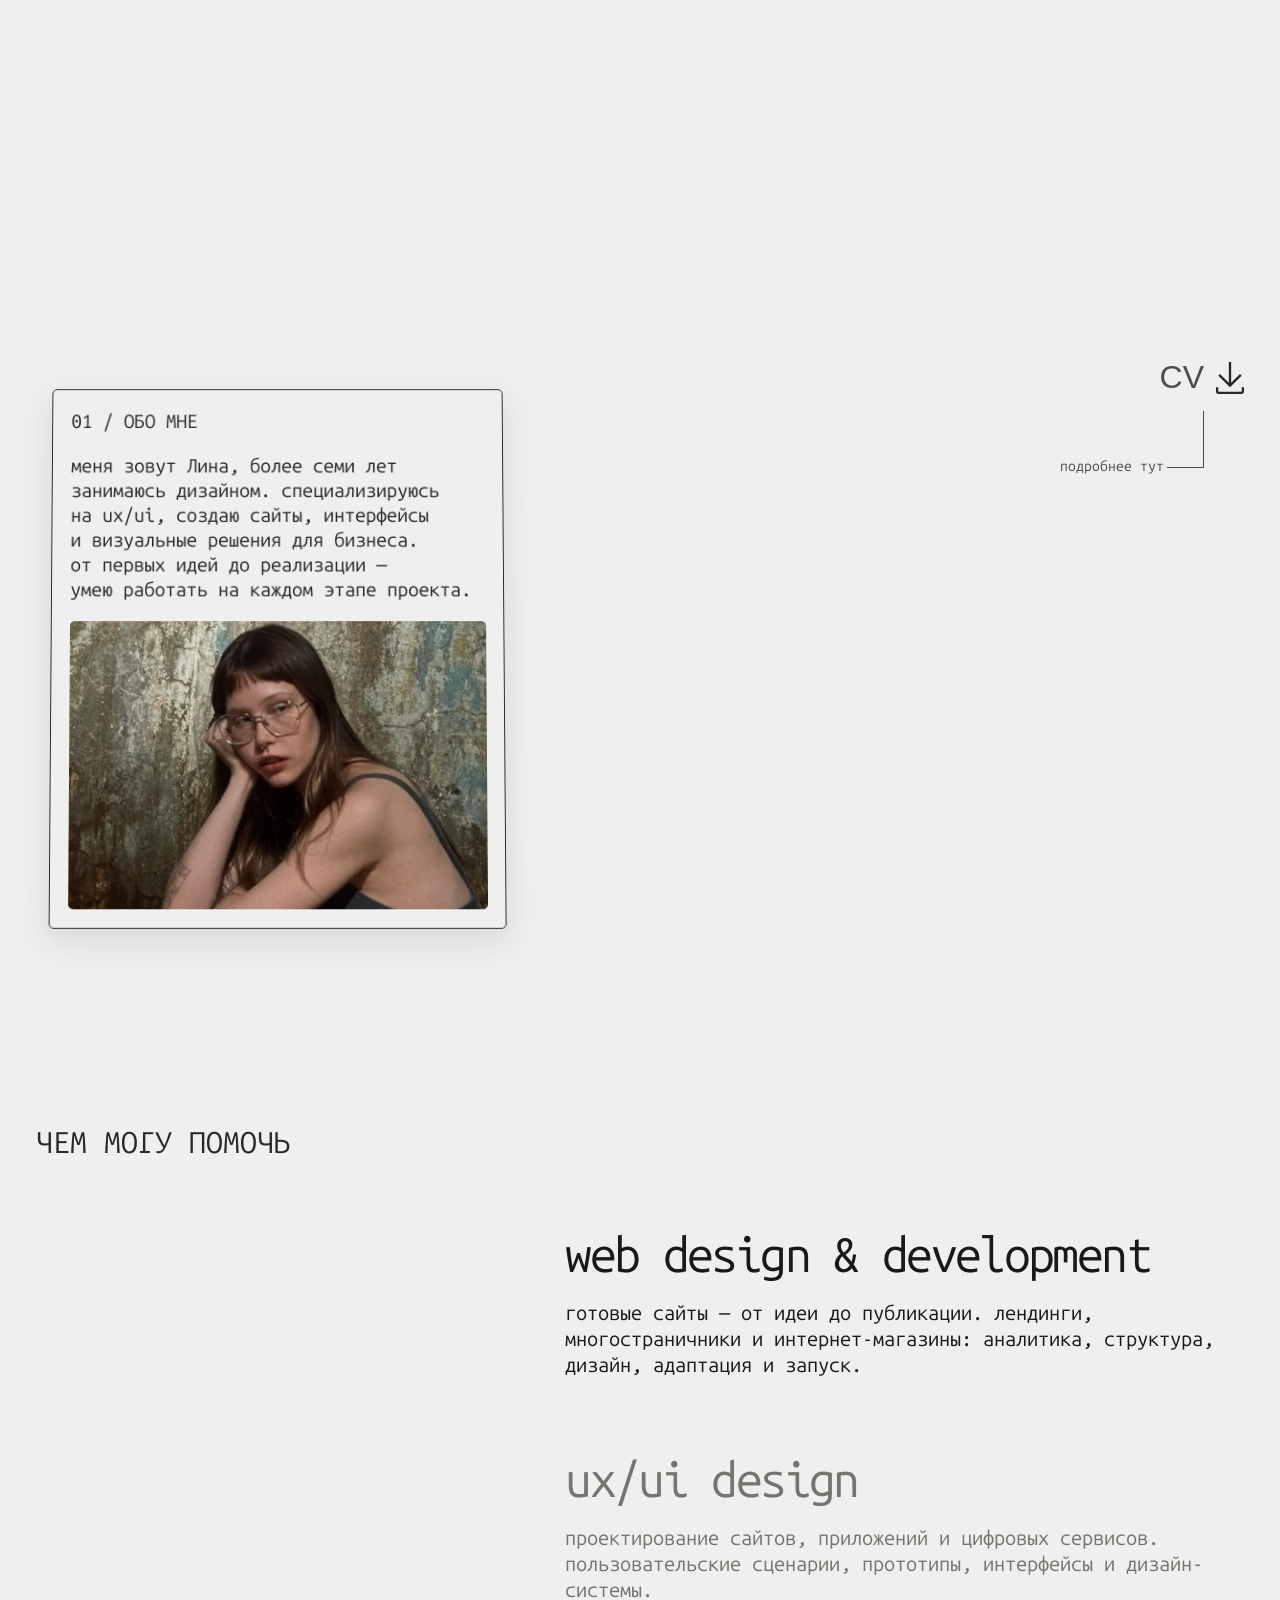
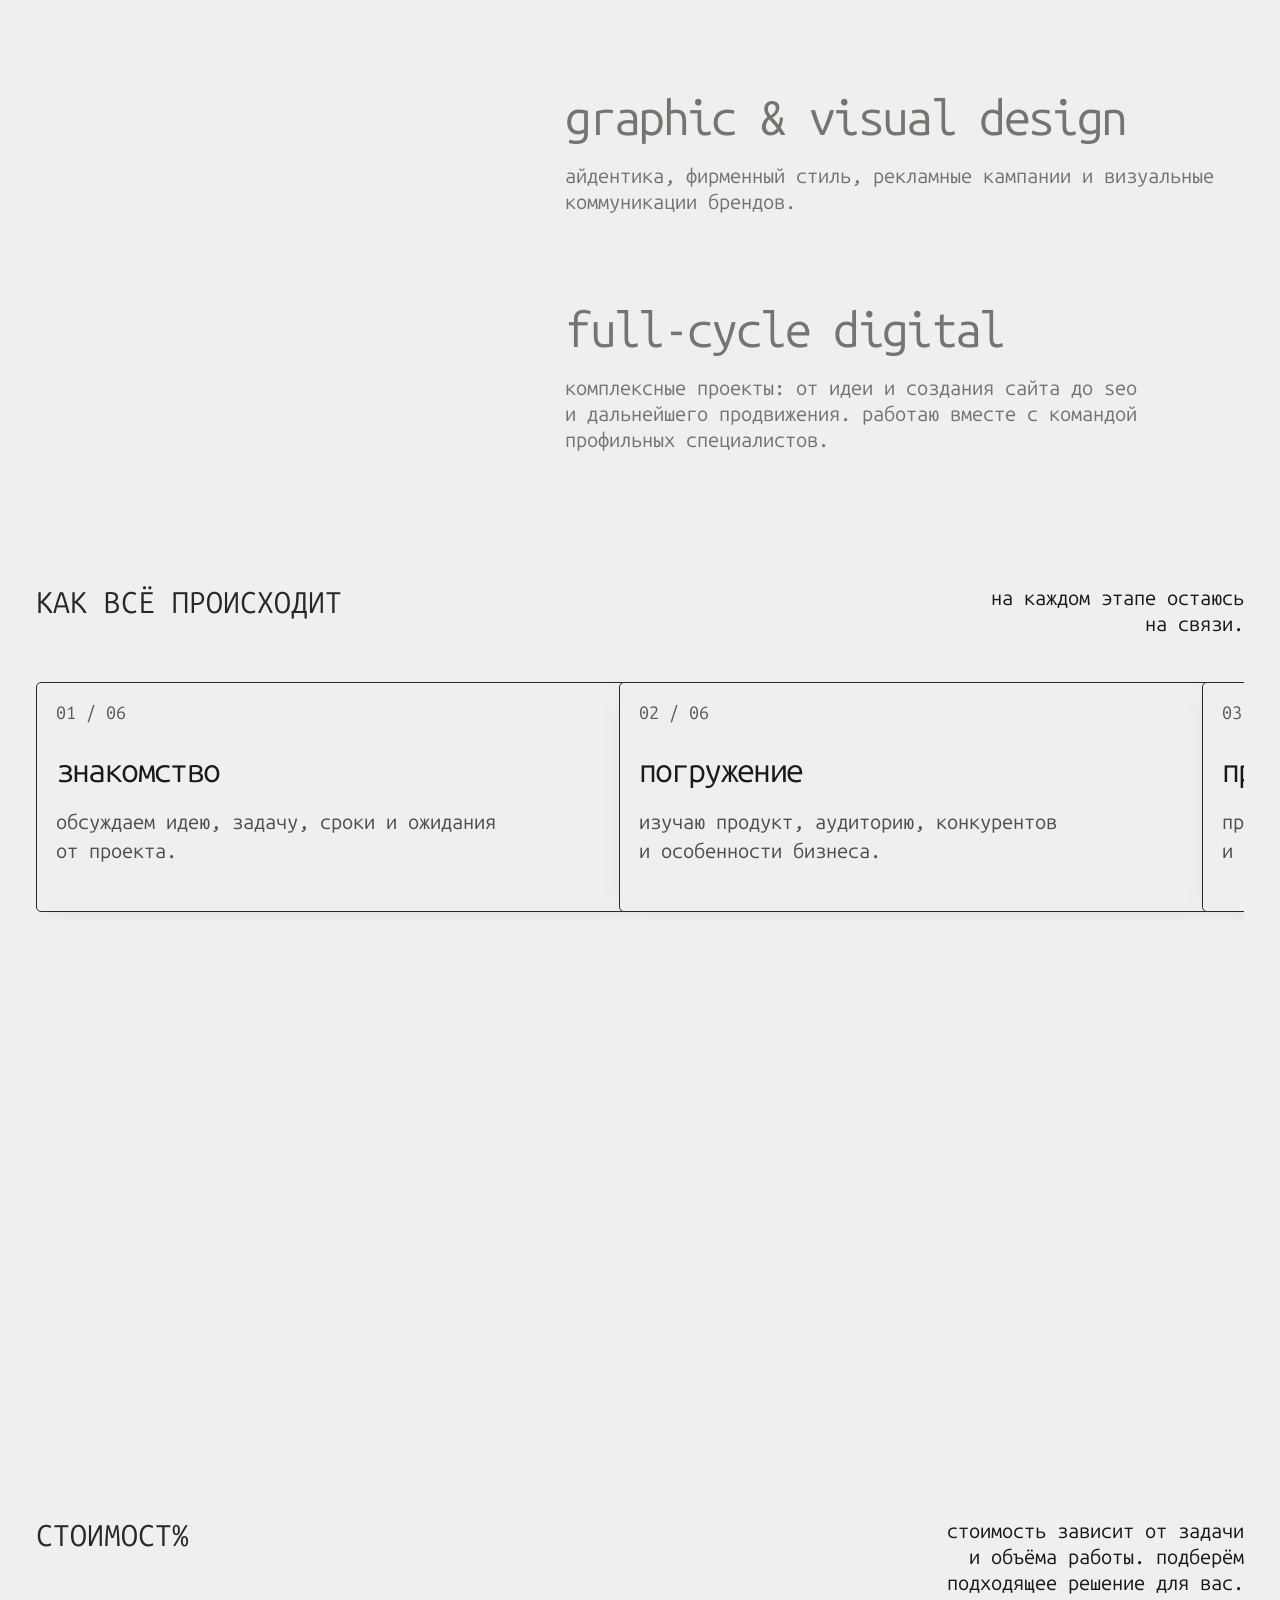
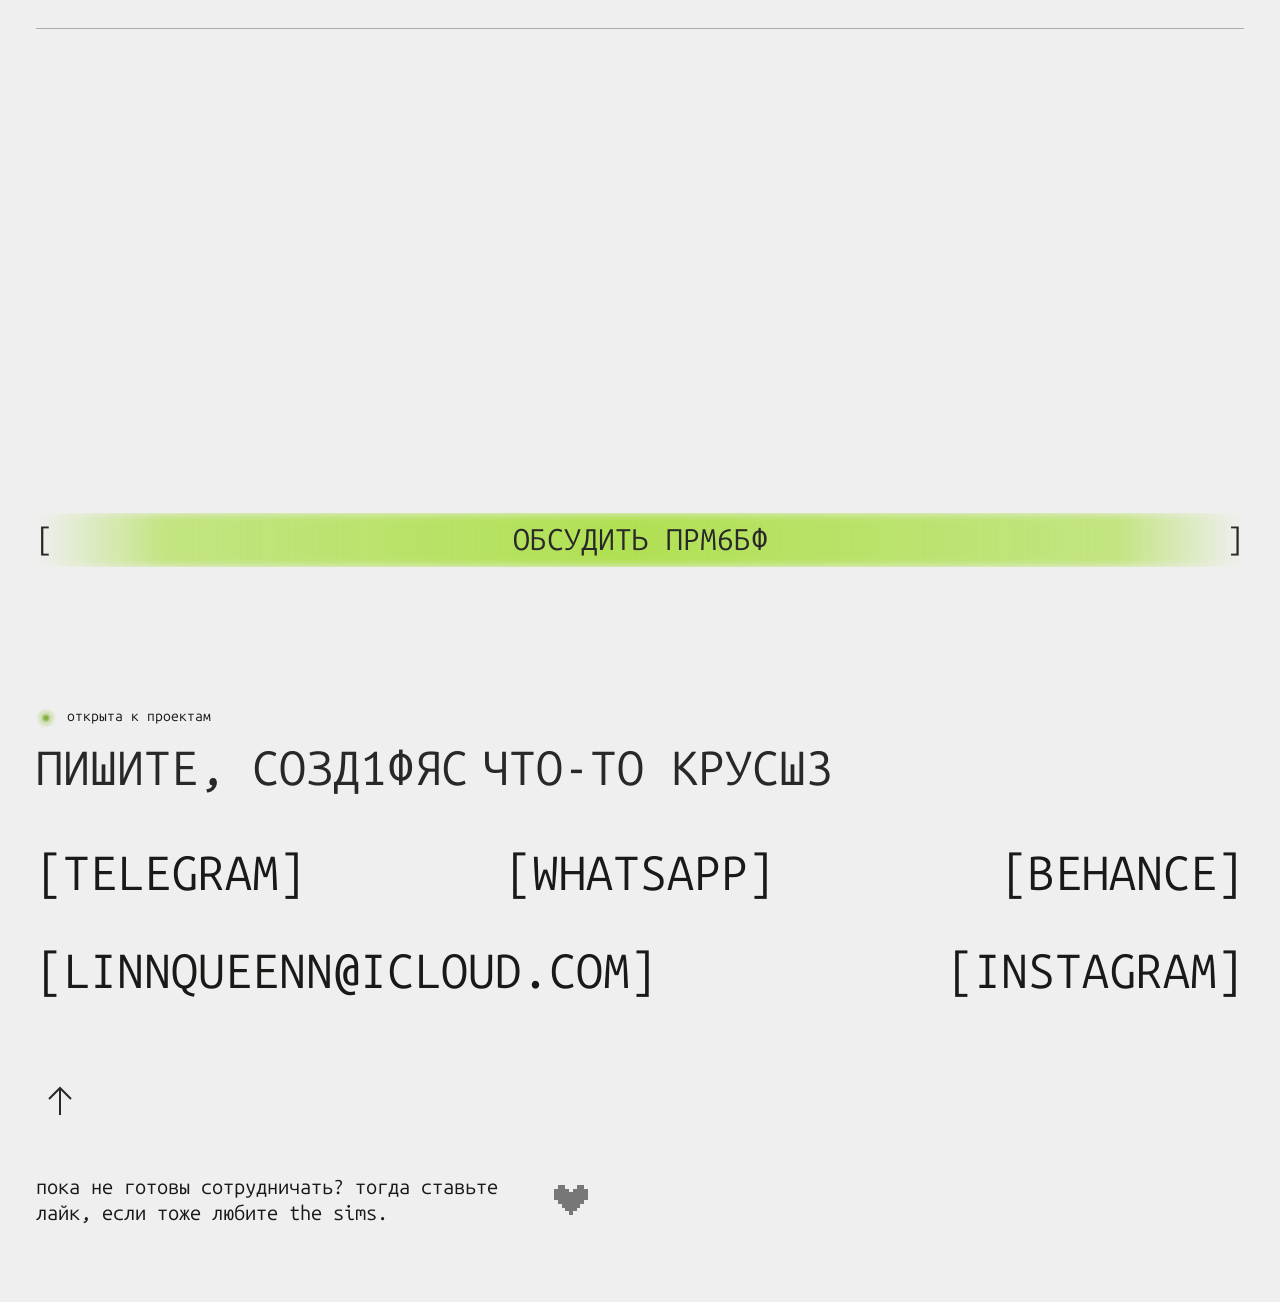
==== commit a4b41602: "Publish bilingual portfolio and current case studies" ====
--- a/index.html
+++ b/index.html
@@ -3,32 +3,35 @@
 <head>
 <meta charset="utf-8">
 <meta name="viewport" content="width=device-width,initial-scale=1">
-<meta name="description" content="Лина Хананова — UX/UI, веб- и графический дизайнер.">
+<meta name="description" content="Лина Ханнанова — UX/UI, веб- и графический дизайнер.">
 <title>linqueenn — Лина Ханнанова</title>
 <link rel="stylesheet" href="https://fonts.googleapis.com/css2?family=Golos+Text:wght@400;500;600;700&family=IBM+Plex+Mono:wght@400;500&display=swap">
 <link rel="stylesheet" href="style.css">
 <link rel="preload" href="assets/home/ubuntu-sans-mono.ttf" as="font" type="font/ttf" crossorigin>
-<link rel="stylesheet" href="home.css?v=20261126-small-fixes">
+<link rel="stylesheet" href="home.css?v=20261128-tablet-bilingual">
 <link rel="stylesheet" href="work.css?v=20261127-graphic-previews">
 <link rel="stylesheet" href="about.css?v=20261127-desktop-copy-break">
-<script src="home.js?v=20261127-copy-update" defer></script>
-<script src="work.js?v=20261127-graphic-previews" defer></script>
-<script src="about.js?v=20261127-desktop-copy-break" defer></script>
-<link rel="stylesheet" href="remaining.css?v=20261127-mobile-price-prefix">
-<link rel="stylesheet" href="typography.css?v=20261127-mobile-pricing-footer">
-<link rel="stylesheet" href="case-study.css?v=20261123-refinements">
-<script src="case-study.js?v=20261124-vinyl" defer></script>
-<script src="case-roma.js?v=20261123-refinements" defer></script>
-<link rel="stylesheet" href="case-vinyl.css?v=20261124">
-<script src="case-vinyl.js?v=20261124" defer></script>
-<script src="case-choreo.js?v=20261125" defer></script>
-<script src="case-dixon.js?v=20261125" defer></script>
-<link rel="stylesheet" href="case-zen.css?v=20261123">
-<script src="case-zen.js?v=20261123" defer></script>
-<script src="remaining-content.js?v=20261127-copy-update" defer></script>
-<script src="service-collages.js?v=20261124-final-collages" defer></script>
-<script src="remaining.js?v=20261127-mobile-price-prefix" defer></script>
-<script src="site.js?v=20261127-desktop-crystal-restore" defer></script>
+<script src="typography.js?v=20261127-wrap" defer></script>
+<script src="home.js?v=20261128-tablet-bilingual" defer></script>
+<script src="work.js?v=20261128-release" defer></script>
+<script src="about.js?v=20261128-tablet-bilingual" defer></script>
+<link rel="stylesheet" href="remaining.css?v=20261128-tablet-bilingual">
+<link rel="stylesheet" href="typography.css?v=20261128-mobile-hero">
+<link rel="stylesheet" href="case-study.css?v=20261127-case-content">
+<script src="case-study.js?v=20261128-tablet-bilingual" defer></script>
+<script src="case-roma.js?v=20261128-tablet-bilingual" defer></script>
+<link rel="stylesheet" href="case-vinyl.css?v=20261128-catalog">
+<script src="case-vinyl.js?v=20261128-release" defer></script>
+<link rel="stylesheet" href="case-choreo.css?v=20261128-gallery-grid">
+<script src="case-choreo.js?v=20261128-tablet-bilingual" defer></script>
+<script src="case-dixon.js?v=20261128-tablet-bilingual" defer></script>
+<link rel="stylesheet" href="case-zen.css?v=20261128-mobile-cover">
+<script src="case-zen.js?v=20261128-tablet-bilingual" defer></script>
+<script src="remaining-content.js?v=20261128-tablet-bilingual" defer></script>
+<script src="service-collages.js?v=20261128-tablet-bilingual" defer></script>
+<script src="remaining.js?v=20261128-tablet-bilingual" defer></script>
+<script src="site.js?v=20261128-release" defer></script>
+<script src="analytics.js?v=20261127" defer></script>
 <script type="importmap">{"imports":{"three":"./assets/vendor/three/three.module.js"}}</script>
 
 </head>
@@ -36,7 +39,7 @@
 <header class="header">
  <a class="logo" href="./">[linqueenn]</a>
  <nav aria-label="Навигация" id="nav"></nav>
- <div class="tools"><a href="assets/cv.pdf" download>CV ↓</a><button id="language" type="button"></button></div>
+ <div class="tools"><a id="header-cv-view" href="assets/Lina_Khannanova_CV_RU.pdf" target="_blank" rel="noopener">CV</a><a id="header-cv" href="assets/Lina_Khannanova_CV_RU.pdf" download>↓</a><button id="language" type="button"></button></div>
 </header>
 <main id="app"></main>
 </body>
--- a/home.css
+++ b/home.css
@@ -193,6 +193,7 @@
   text-transform: lowercase;
 }
 .home-cv img, .home-resume-note img { zoom: calc(tan(atan2(100cqw, 1440px))); }
+.cv-controls > a { display: grid; place-items: center; min-height: 44px; }
 .home-resume-note {
   top: calc(67 * var(--u)); right: calc(82 * var(--u));
   display: flex; align-items: end; gap: calc(4 * var(--u));
--- a/remaining.css
+++ b/remaining.css
@@ -215,11 +215,13 @@
 .compact-crystal-slot { display: none; position: relative; }
 .crystal-local canvas, .crystal-local-enabled .crystal-journey canvas { pointer-events: none; touch-action: auto; }
 @media (max-width: 600px) {
-  #contacts-title { display: block; line-height: 1.08; }
-  .contact-title-copy { display: flex; position: relative; width: max-content; max-width: 100%; flex-direction: column; align-items: flex-start; gap: .16em; }
+  .rate-mobile-line { display: block; white-space: nowrap; }
+  #contacts-title { display: block; line-height: var(--type-leading-title); }
+  .contact-title-copy { display: grid; position: relative; width: max-content; max-width: 100%; grid-template-columns: max-content 1fr; align-items: center; row-gap: .16em; }
   .contact-title-line { display: block; white-space: nowrap; }
+  .contact-title-line:first-child { grid-column: 1 / -1; }
   .contact-title-line + .contact-title-line { margin-left: 0; }
-  .contact-title-line-secondary { font-size: 1em; line-height: 1.08; }
+  .contact-title-line-secondary { font-size: 1em; }
   .crystal-local-enabled .about-gem { overflow: visible; }
   .crystal-local-enabled #services .service-option h3 { position: relative; }
   .crystal-local-enabled #contacts-title { position: relative; padding-right: 0; }
@@ -231,6 +233,17 @@
   .crystal-local-enabled .compact-crystal-slot {
     display: block; position: absolute; right: 0; bottom: -5px;
     width: 24px; height: 42px; margin: 0;
+  }
+}
+@media (max-width: 600px) {
+  .crystal-local-enabled .compact-crystal-slot {
+    position: relative;
+    inset: auto;
+    grid-area: 2 / 2;
+    justify-self: start;
+    width: 14px;
+    height: 26px;
+    margin-left: 8px;
   }
 }
 @media (max-width: 899px) {
@@ -343,7 +356,7 @@
 #contacts .remaining-footer { justify-content: start; align-items: center; gap: 20px; }
 #contacts .remaining-footer p { max-width: 44ch; }
 #contacts .sims-like { flex: none; }
-body.home-page #contacts > .page-top-row { padding: 0; margin-top: clamp(44px, 6vw, 86px); }
+#contacts > .page-top-row { justify-content: start; padding: 0; margin-top: clamp(44px, 6vw, 86px); }
 body.home-page #contacts > .page-top-row + .remaining-footer { margin-top: 28px; }
 @media (min-width: 901px) {
   html[lang] #contacts .remaining-heading { font-size: var(--portfolio-case-title); }
@@ -388,3 +401,69 @@
  .process-track > .process-step.step { width: 100%; }
 }
 #process { scroll-margin-top: max(80px, calc((100svh - var(--process-pin-height, 400px)) / 2)); }
+
+@media (min-width: 541px) and (max-width: 1100px) and (orientation: portrait),
+       (min-width: 601px) and (max-width: 1366px) and (orientation: landscape) and (pointer: coarse) {
+  #process .process-top,
+  #pricing .pricing-top {
+    grid-template-columns: minmax(0, 1fr);
+    gap: 12px;
+  }
+  #process .process-top .remaining-heading { margin-bottom: 0; }
+  #process .process-note,
+  #pricing .pricing-top .remaining-note { justify-self: start; max-width: 64ch; text-align: left; }
+  #process .process-track { grid-template-columns: var(--process-card-width); }
+}
+
+@media (min-width: 541px) and (max-width: 1100px) and (orientation: portrait) {
+  #services .service-media {
+    align-self: center;
+    width: min(100%, 680px);
+    aspect-ratio: var(--collage-aspect, 1.25);
+    max-height: min(41svh, 440px);
+  }
+}
+
+@media (min-width: 601px) and (max-width: 1100px) and (orientation: landscape) and (pointer: fine) {
+  #process .process-top,
+  #pricing .pricing-top { grid-template-columns: minmax(0, 1fr) minmax(0, 44%); }
+}
+
+@media (min-width: 601px) and (max-width: 1100px) and (orientation: portrait) {
+  .crystal-local-enabled #contacts .contact-title-copy {
+    position: relative;
+    display: block;
+    min-width: 0;
+    padding-inline-end: 48px;
+  }
+  .crystal-local-enabled #contacts .compact-crystal-slot {
+    inset: 50% 0 auto auto;
+    translate: 0 -50%;
+    width: 32px;
+    height: 48px;
+  }
+}
+
+@media (min-width: 601px) and (max-width: 1366px) and (orientation: landscape) and (pointer: coarse) {
+  .crystal-journey-enabled #contacts .contact-title-copy { margin-inline-end: 52px; }
+}
+
+@media (min-width: 760px) and (max-width: 1366px) and (orientation: landscape) and (pointer: coarse) {
+  #services .service-story { display: grid; grid-template-columns: minmax(0, .9fr) minmax(0, 1.1fr); gap: 32px; }
+  #services .service-media { display: block; }
+}
+
+@media (prefers-reduced-motion: no-preference) {
+  @media (min-width: 541px) and (max-width: 1100px) and (orientation: portrait),
+         (min-width: 601px) and (max-width: 1366px) and (orientation: landscape) and (pointer: coarse) {
+    #process .process-track { display: grid; height: auto; }
+    #process .process-track > .process-step { position: relative; grid-area: 1 / 1; }
+  }
+}
+
+@media (prefers-reduced-motion: reduce) {
+  @media (min-width: 541px) and (max-width: 1100px) and (orientation: portrait),
+         (min-width: 601px) and (max-width: 1366px) and (orientation: landscape) and (pointer: coarse) {
+    #process .process-rail { grid-auto-rows: 1fr; }
+  }
+}
--- a/typography.css
+++ b/typography.css
@@ -100,13 +100,25 @@
 @media (max-width: 374px) {
   :root { --type-hero: 40px; --type-hero-action: 32px; --type-intro: 22px; --portfolio-tab: 22px; }
 }
+@media (max-width: 344px) {
+  :root { --type-hero: 36px; --type-intro: 20px; --type-mobile-action: 24px; --type-mobile-bracket: 28px; }
+}
+@media (min-width: 390px) and (max-width: 540px) {
+  :root { --type-hero: 46px; }
+}
+@media (min-width: 410px) and (max-width: 540px) {
+  :root { --type-hero: 48px; }
+}
 @media (max-width: 600px) and (max-height: 740px) {
-  :root { --type-hero: 36px; --type-hero-action: 30px; --type-intro: 20px; --type-cv: 28px; }
+  :root { --type-hero-action: 30px; --type-cv: 28px; }
+}
+@media (max-width: 600px) and (max-height: 660px) {
+  :root { --type-intro: 20px; }
 }
 @media (max-width: 600px) and (max-height: 620px) {
-  :root { --type-hero: 32px; --type-hero-action: 28px; --type-intro: 18px; }
-}
-@media (max-width: 600px) and (max-height: 740px) {
+  :root { --type-hero-action: 28px; --type-intro: 18px; }
+}
+@media (max-width: 600px) and (max-height: 660px) {
   .home-screen .home-intro { top: calc(360 * var(--u)); width: 56%; }
   .home-screen .home-philosophy { margin-top: 16px; margin-left: 16px; }
   .home-screen .home-philosophy::before { height: 42px; }
@@ -317,8 +329,8 @@
   .home-screen .home-nav { left: 16px; }
   .home-screen .home-cv { left: auto; right: 16px; }
   .home-screen .home-profile { left: 16px; }
-  .home-screen .home-line-digital { left: 19px; top: calc(92 * var(--u)); }
-  .home-screen .home-line-web { left: 19px; top: calc(151.72 * var(--u)); }
+  .home-screen .home-line-digital { left: 16px; top: calc(92 * var(--u)); }
+  .home-screen .home-line-web { left: 16px; top: calc(151.72 * var(--u)); }
   .home-screen .home-line-visual { left: 16px; top: calc(210.72 * var(--u)); }
   .home-screen .home-portrait { left: calc((100% - var(--frame-width)) / 2 + 66 * var(--u)); }
   .home-screen .home-intro { left: 16px; width: min(188px, calc(55% - 16px)); }
@@ -333,7 +345,21 @@
   .home-screen .home-cta::before { inset: 11px; height: 30px; filter: blur(30.05px); }
 }
 
-@media (max-width: 600px) and (max-height: 740px) {
+@media (max-width: 540px) {
+  .home-screen {
+    min-height: 100vh;
+    min-height: 100lvh;
+    -webkit-text-size-adjust: 100%;
+    text-size-adjust: 100%;
+  }
+  .home-screen .home-stage { --hero-line-step: calc(60 * var(--u)); }
+  .home-screen .home-title { line-height: var(--hero-line-step); }
+  .home-screen .home-line-web { top: calc(92 * var(--u) + var(--hero-line-step)); }
+  .home-screen .home-line-visual { top: calc(92 * var(--u) + 2 * var(--hero-line-step)); }
+  .home-screen .home-gem-slot { left: calc(100% + 14px); top: 0; }
+}
+
+@media (max-width: 600px) and (max-height: 660px) {
  .home-screen { --type-home-body: 14px; }
  .home-screen .home-intro { width: min(156px, calc(50% - 16px)); }
 }
@@ -396,3 +422,9 @@
   .home-screen .home-cta .home-cta-bracket,
   #pricing .pricing-cta .home-cta-bracket { font-size: var(--type-mobile-bracket); }
 }
+
+@media (max-width: 344px) {
+  .work-screen .work-tabs { gap: 4px; }
+  .work-screen .work-tab .home-cta-bracket { margin-inline: 0; }
+  .work-screen .work-tab .work-gem { margin-left: 0; }
+}
--- a/case-study.css
+++ b/case-study.css
@@ -52,6 +52,7 @@
 .case-block > * { grid-column: 1 / -1; min-width: 0; }
 .case-block p { max-width: 80ch; }
 .case-block p + p { margin-top: 16px; }
+.case-visual-note { margin-top: 24px; color: #777; font-size: var(--case-caption-size); }
 .case-list { max-width: 80ch; margin-top: 18px; padding-left: 1.25em; }
 .case-list li + li { margin-top: 8px; }
 .case-block > .case-picture, .case-comparison, .case-interface { margin-top: 32px; }
@@ -111,6 +112,8 @@
   .case-comparison, .case-block { grid-template-columns: minmax(0, 1fr); gap: 0; }
   .case-comparison { row-gap: 28px; }
   .case-comparison > :nth-child(n), .case-block > .case-picture { grid-column: 1 / -1; }
+  .case-comparison-duo { grid-template-columns: repeat(2, minmax(0, 1fr)); column-gap: 12px; row-gap: 0; }
+  .case-comparison-duo > :nth-child(n) { grid-column: auto; }
   .case-comparison .case-picture img { width: 100%; max-height: none; }
   .case-block > .case-picture, .case-comparison, .case-interface { margin-top: 24px; }
   .case-interface { gap: 28px; }
--- a/case-vinyl.css
+++ b/case-vinyl.css
@@ -1,7 +1,49 @@
-/* Vinyl uses the shared case template; only its image spacing is specific. */
+/* Vinyl uses the shared case template and pairs desktop and phone screens. */
 [data-case="vinyl"] .case-cover { margin-top: 32px; }
 [data-case="vinyl"] .case-picture > a { display: block; cursor: zoom-in; }
-[data-case="vinyl"] .case-block:has(> [data-media="05"]) { margin-top: 0; }
+[data-case="vinyl"] .case-visual-steps { margin-top: 32px; scroll-margin-top: 90px; }
+[data-case="vinyl"] .case-visual-versions { display: none; }
+[data-case="vinyl"] .case-visual-step-list { display: grid; gap: 40px; margin: 0; padding: 0; list-style: none; }
+[data-case="vinyl"] .case-visual-step-list h4 {
+  margin: 0 0 12px;
+  font-size: var(--case-caption-size);
+  font-weight: var(--case-weight-emphasis);
+}
+[data-case="vinyl"] .case-visual-step-pair {
+  display: grid;
+  grid-template-columns: minmax(0, 3.75fr) minmax(0, 1fr);
+  gap: 32px;
+  max-width: 1172px;
+}
+[data-case="vinyl"] .case-visual-step-pair img { display: block; }
+[data-case="vinyl"] .case-visual-phone { contain: size; min-width: 0; }
+[data-case="vinyl"] .case-visual-phone > a { height: 100%; width: fit-content; max-width: 100%; margin-inline: auto; }
+[data-case="vinyl"] .case-visual-phone img { height: 100%; width: auto; max-width: 100%; object-fit: contain; object-position: top center; }
+[data-case="vinyl"] .vinyl-catalog-pair {
+  grid-template-columns: minmax(0, 3.5fr) minmax(0, 1fr);
+  max-width: 1008px;
+}
+[data-case="vinyl"] .vinyl-catalog-pair > .case-picture { grid-column: auto; }
+[data-case="vinyl"] .vinyl-catalog-pair .case-visual-phone { align-self: stretch; }
 @media (max-width: 600px) {
   [data-case="vinyl"] .case-cover { margin-top: 24px; }
+  [data-case="vinyl"] .case-visual-steps { margin-top: 24px; }
+  [data-case="vinyl"] .case-visual-versions {
+    display: flex;
+    flex-wrap: wrap;
+    gap: 0 20px;
+    margin-bottom: 20px;
+    border-bottom: 1px solid var(--line);
+    font-size: var(--case-caption-size);
+  }
+  [data-case="vinyl"] .case-visual-versions label { display: inline-flex; min-height: 44px; align-items: center; gap: 6px; cursor: pointer; }
+  [data-case="vinyl"] .case-visual-versions input { margin: 0; accent-color: var(--ink); }
+  [data-case="vinyl"] .case-visual-step-list { gap: 28px; }
+  [data-case="vinyl"] .case-visual-steps .case-visual-step-pair { display: block; }
+  [data-case="vinyl"] .case-visual-steps .case-visual-phone { contain: none; }
+  [data-case="vinyl"] .case-visual-steps .case-visual-phone > a { height: auto; }
+  [data-case="vinyl"] .case-visual-steps .case-visual-phone img { height: auto; max-height: min(62svh, 500px); }
+  [data-case="vinyl"] .vinyl-catalog-pair { gap: 12px; }
+  [data-case="vinyl"] .case-visual-steps:has([value="phone"]:checked) .case-visual-desktop,
+  [data-case="vinyl"] .case-visual-steps:has([value="desktop"]:checked) .case-visual-phone { display: none; }
 }
--- a/case-choreo.css
+++ b/case-choreo.css
@@ -0,0 +1,182 @@
+[data-case="choreo"] {
+  --choreo-paper: #f6f5f0;
+  --choreo-ink: #262626;
+  --choreo-accent: #98403a;
+  --choreo-outline: #b68f85;
+}
+
+[data-case="choreo"] .case-picture img,
+[data-case="choreo"] .case-inline-video video {
+  display: block;
+  width: 100%;
+  height: auto;
+  border-radius: 10px;
+  outline: 2px solid var(--choreo-outline);
+  outline-offset: -2px;
+}
+[data-case="choreo"] .case-picture a { display: block; }
+[data-case="choreo"] .case-subtitle {
+  max-width: none;
+  font-size: var(--case-subheading-size);
+  white-space: pre-line;
+}
+[data-case="choreo"] .case-device-cover {
+  display: grid;
+  grid-template-columns: repeat(24, minmax(0, 1fr));
+  align-items: end;
+  margin-top: 36px;
+}
+[data-case="choreo"] .case-device-cover .case-inline-video { grid-row: 1; min-width: 0; }
+[data-case="choreo"] .case-device-cover .case-inline-video:first-child { grid-column: 1 / 23; }
+[data-case="choreo"] .case-device-cover .case-inline-video:last-child { grid-column: 20 / -1; z-index: 1; }
+[data-case="choreo"] .case-device { position: relative; }
+[data-case="choreo"] .case-device img { position: relative; display: block; width: 100%; height: auto; pointer-events: none; }
+[data-case="choreo"] .case-device video {
+  position: absolute;
+  inset: var(--screen-top) auto auto var(--screen-left);
+  width: var(--screen-width);
+  height: var(--screen-height);
+  object-fit: contain;
+  background: var(--choreo-paper);
+  border-radius: var(--screen-radius);
+  outline: none;
+}
+[data-case="choreo"] .case-device-laptop {
+  --screen-top: 4.58%;
+  --screen-left: 13.5%;
+  --screen-width: 72.55%;
+  --screen-height: 81.18%;
+  --screen-radius: 0.5%;
+}
+[data-case="choreo"] .case-device-laptop img { aspect-ratio: 2599 / 1292; }
+[data-case="choreo"] .case-device-phone {
+  --choreo-paper: #f0ede4;
+  --screen-top: 5.49%;
+  --screen-left: 7.69%;
+  --screen-width: 84.30%;
+  --screen-height: 90.73%;
+  --screen-radius: 7% / 3.5%;
+}
+[data-case="choreo"] .case-device-phone video { object-position: center; }
+[data-case="choreo"] .case-media-group,
+[data-case="choreo"] .case-palette {
+  display: grid;
+  gap: 20px;
+  align-items: start;
+  margin-top: 28px;
+}
+[data-case="choreo"] .case-media-group > *,
+[data-case="choreo"] .case-palette > * { min-width: 0; }
+[data-case="choreo"] .case-media-group.choreo-concepts { grid-template-columns: repeat(2, minmax(0, 1fr)); }
+[data-case="choreo"] .choreo-concepts > :last-child { grid-column: 1 / -1; }
+[data-case="choreo"] .case-media-group.choreo-pair {
+  grid-template-columns: repeat(10, minmax(0, 1fr));
+  column-gap: 32px;
+}
+[data-case="choreo"] .choreo-pair > :first-child { grid-column: 1 / span 7; }
+[data-case="choreo"] .choreo-pair > :last-child { grid-column: 8 / -1; width: min(100%, 300px); }
+[data-case="choreo"] .choreo-training { grid-template-columns: minmax(0, 300px); }
+[data-case="choreo"] .choreo-equal-height > :last-child {
+  width: auto;
+  align-self: stretch;
+  contain: size;
+  display: grid;
+  grid-template-rows: auto minmax(0, 1fr);
+}
+[data-case="choreo"] .choreo-equal-height > :last-child a { min-height: 0; width: fit-content; max-width: 100%; }
+[data-case="choreo"] .choreo-equal-height > :last-child img { width: auto; height: 100%; max-width: 100%; object-fit: contain; object-position: top left; }
+[data-case="choreo"] .case-image-rails {
+  display: grid;
+  gap: 32px;
+  scroll-margin-top: 90px;
+}
+[data-case="choreo"] .case-image-rails > div { min-width: 0; }
+[data-case="choreo"] .case-image-rail-header {
+  display: flex;
+  align-items: center;
+  justify-content: space-between;
+  gap: 12px;
+  margin-bottom: 12px;
+}
+[data-case="choreo"] .case-image-rails h4 {
+  margin: 0;
+  font-size: var(--case-caption-size);
+  font-weight: var(--case-weight-emphasis);
+}
+[data-case="choreo"] .case-image-rail-nav { display: flex; gap: 8px; }
+[data-case="choreo"] .case-image-rail-nav button {
+  width: 44px;
+  height: 44px;
+  padding: 0;
+  border: 1px solid var(--choreo-outline);
+  border-radius: 6px;
+  background: none;
+  font-size: var(--case-caption-size);
+}
+[data-case="choreo"] .case-image-rail-nav button:disabled { opacity: .4; cursor: default; }
+[data-case="choreo"] .case-image-rail-nav button:hover:not(:disabled) { color: var(--choreo-accent); }
+[data-case="choreo"] .case-image-rail {
+  display: grid;
+  grid-auto-flow: column;
+  grid-auto-columns: min(85%, 1008px);
+  gap: 24px;
+  padding-bottom: 12px;
+  overflow-x: auto;
+  overscroll-behavior-inline: contain;
+  scroll-snap-type: x proximity;
+  scrollbar-color: var(--choreo-outline) transparent;
+}
+[data-case="choreo"] .case-image-rail:focus-visible { outline: 2px solid var(--choreo-accent); outline-offset: 3px; }
+[data-case="choreo"] .case-image-rail figure { min-width: 0; scroll-snap-align: start; }
+[data-case="choreo"] .case-image-grid {
+  display: grid;
+  grid-template-columns: repeat(4, minmax(0, 1fr));
+  gap: 24px;
+  align-items: start;
+}
+[data-case="choreo"] .case-image-grid figure { min-width: 0; }
+@media (min-width: 601px) {
+  [data-case="choreo"] .case-block-side-media { align-items: start; text-align: left; }
+  [data-case="choreo"] .case-block-side-media .case-block-copy { grid-area: 1 / 1 / 2 / 8; }
+  [data-case="choreo"] .case-block-side-media .case-media-group { grid-area: 1 / 8 / 2 / -1; margin-top: 0; }
+}
+@media (min-width: 1101px) {
+  [data-case="choreo"] :is(.case-device-cover, .choreo-hero) { width: calc(90% - 6.4px); }
+  [data-case="choreo"] .case-media-group.choreo-pair { column-gap: 64px; }
+}
+[data-case="choreo"] .case-inline-video figcaption,
+[data-case="choreo"] .case-palette li {
+  font-size: var(--case-caption-size);
+  line-height: var(--case-leading);
+}
+[data-case="choreo"] .case-inline-video figcaption { margin-bottom: 12px; font-weight: var(--case-weight-emphasis); }
+[data-case="choreo"] .case-inline-video video { background: var(--choreo-paper); }
+[data-case="choreo"] .case-palette { grid-template-columns: repeat(3, minmax(0, 1fr)); list-style: none; padding: 0; }
+[data-case="choreo"] .case-palette li span {
+  display: block;
+  height: 48px;
+  margin-bottom: 8px;
+  background: var(--swatch);
+  border: 1px solid #26262626;
+  border-radius: 10px;
+}
+
+@media (max-width: 600px) {
+  [data-case="choreo"] .case-subtitle { font-size: var(--case-body-size); }
+  [data-case="choreo"] .case-device-cover { margin-top: 24px; }
+  [data-case="choreo"] .case-media-group { gap: 16px; margin-top: 20px; }
+  [data-case="choreo"] .case-media-group.choreo-concepts,
+  [data-case="choreo"] .case-media-group.choreo-pair { grid-template-columns: minmax(0, 1fr); }
+  [data-case="choreo"] .choreo-pair > :nth-child(n) { grid-column: auto; }
+  [data-case="choreo"] .choreo-pair > :nth-child(even) {
+    width: min(100%, 280px);
+    justify-self: center;
+  }
+  [data-case="choreo"] .choreo-training { grid-template-columns: minmax(0, 280px); justify-content: center; }
+  [data-case="choreo"] .case-media-group.choreo-equal-height { grid-template-columns: minmax(0, 3fr) minmax(0, 1fr); gap: 12px; }
+  [data-case="choreo"] .choreo-equal-height > :last-child { width: auto; justify-self: stretch; }
+  [data-case="choreo"] .case-image-rail { gap: 16px; }
+  [data-case="choreo"] .case-image-grid { grid-template-columns: repeat(2, minmax(0, 1fr)); gap: 20px 16px; }
+  [data-case="choreo"] .case-palette { gap: 8px; }
+  [data-case="choreo"] .case-palette li span { height: 32px; }
+}
--- a/case-zen.css
+++ b/case-zen.css
@@ -1,12 +1,6 @@
 .zen-case { --zen-type-12: 12px; --zen-type-14: 14px; --zen-type-18: 18px; --zen-type-20: 20px; --zen-type-32: 32px; --zen-type-40: 40px; }
 .zen-case { --app: #faf9f7; --app-line: #e5e0d9; --espresso: #2f1d13; --coffee: #4b3021; }
 .zen-case .mini-tag,.zen-case .persona-id,.zen-case .persona-lead>small{font-family:ui-monospace,'SFMono-Regular',Consolas,'Liberation Mono',monospace;letter-spacing:-.018em}
-.zen-case .hero-visual{position:relative;overflow:hidden;min-height:720px}
-.zen-case .phone{border:8px solid #261a13;border-radius:38px;background:white;box-shadow:0 22px 55px #2c201731;overflow:hidden;aspect-ratio:946/2048}
-.zen-case .phone img{display:block;width:100%;height:100%;object-fit:cover}
-.zen-case .hero-phone{position:absolute;top:104px;width:230px;box-shadow:0 35px 70px #2e241d38}
-.zen-case .hero-phone-back{left:60px;top:145px;transform:rotate(-8deg);z-index:2}
-.zen-case .hero-phone-front{left:270px;transform:rotate(8deg);z-index:3}
 .zen-case .muted-research{color:#aba198;font-size:var(--zen-type-12);font-family:ui-monospace,monospace}
 .zen-case .persona-card{background:#fff;border:1px solid var(--app-line);border-radius:23px;display:grid;grid-template-columns:40% 60%;overflow:hidden;box-shadow:0 8px 26px #4f3b2710}
 .zen-case .persona-lead{background:#f0ece7;padding:34px 32px 25px;display:flex;align-items:flex-start;flex-direction:column}
@@ -40,16 +34,19 @@
 
 /* Page structure reuses the existing case template and its responsive tokens. */
 .zen-case .case-summary { max-width: 80ch; }
-.zen-case .zen-facts { display: grid; grid-template-columns: repeat(4, minmax(0, 1fr)); gap: 24px 32px; margin: 32px 0 0; }
+.zen-case .zen-facts { display: grid; grid-template-columns: repeat(3, minmax(0, 1fr)) minmax(max-content, 1fr); gap: 24px 32px; margin: 32px 0 0; }
 .zen-case .zen-facts dt { font-size: var(--case-caption-size); color: #666; margin-bottom: 8px; }
 .zen-case .zen-facts dd { margin: 0; }
 .zen-case .zen-product-artifact { font-family: Inter, 'Helvetica Neue', Arial, sans-serif; margin: 32px 0 48px; min-width: 0; }
 .zen-case .zen-product-artifact h3, .zen-case .zen-product-artifact h4 { font-family: inherit; text-transform: none; }
-.zen-case .phone { aspect-ratio: auto; }
-.zen-case .phone img { height: auto; object-fit: contain; }
-.zen-case .hero-visual { width: min(640px, 100%); min-height: 0; height: 660px; margin: 32px auto 0; }
-.zen-case .hero-phone-front { top: 64px; }
-.zen-case .hero-phone-back { top: 108px; }
+.zen-case .hero-visual { display: grid; grid-template-columns: repeat(5, minmax(0, 1fr)); gap: 16px; margin-top: 32px; }
+.zen-case .zen-cover-mockup img { display: block; width: var(--mockup-width, 94%); height: auto; margin: var(--mockup-top, 21%) auto 0; }
+/* Match the device bodies across artwork with different annotation margins. */
+.zen-case .zen-cover-chats { --mockup-width: 91%; --mockup-top: 23%; }
+.zen-case .zen-cover-suggestions { --mockup-width: 85%; }
+.zen-case .zen-cover-ads { --mockup-width: 87%; }
+.zen-case .zen-cover-ads img { translate: -4%; }
+.zen-case .zen-cover-stories { --mockup-top: 6%; }
 .zen-case .zen-persona-photo { width: 140px; height: auto; border-radius: 12px; margin-bottom: 24px; }
 .zen-case .persona-id { margin-bottom: 12px; }
 .zen-case .persona-block h4 { line-height: var(--type-leading-title); }
@@ -71,22 +68,31 @@
 .zen-case .zen-hypothesis h3 { margin: 0; }
 .zen-case .zen-solution { display: grid; grid-template-columns: minmax(0, 1fr) minmax(0, 1fr); gap: 64px; align-items: center; }
 .zen-case .zen-solution + .zen-solution { margin-top: 48px; }
-.zen-case .zen-solution .zen-product-artifact { margin: 0; padding-block: 24px; display: flex; justify-content: center; }
-.zen-case .decision-phone { width: 235px; max-width: 100%; border-width: 7px; border-radius: 35px; box-shadow: 0 25px 56px #3c2a1c2e; }
+.zen-case .zen-solution .zen-product-artifact { margin: 0; padding-block: 24px; }
+.zen-case .decision-phone { width: min(235px, 100%); padding: 0; border: 7px solid #261a13; border-radius: 35px; background: white; box-shadow: 0 25px 56px #3c2a1c2e; overflow: hidden; }
+.zen-case .decision-phone img { display: block; width: 100%; height: auto; }
 .zen-case .color-system { max-width: 100%; }
 .zen-case .swatches { gap: 20px; }
 .zen-case .swatches i { height: 72px; }
 .zen-case .zen-comparison { margin-top: 40px; }
+.zen-case .zen-gallery-header { display: flex; align-items: center; justify-content: space-between; gap: 16px; }
+.zen-case .zen-gallery-header h3 { margin: 0; }
+.zen-case .zen-gallery-nav { display: flex; gap: 8px; }
+.zen-case .zen-gallery-nav button { width: 44px; height: 44px; padding: 0; border: 1px solid #8f735f; border-radius: 5px; background: transparent; color: inherit; font: inherit; }
+.zen-case .zen-gallery-nav button:disabled { opacity: .4; cursor: default; }
 .zen-case .zen-gallery-hint { font-size: var(--case-caption-size); color: #666; margin-bottom: 20px; }
 .zen-case .zen-gallery { display: grid; grid-template-columns: repeat(5, minmax(0, 1fr)); gap: 28px 18px; }
+.zen-case .zen-gallery-before { display: flex; overflow-x: auto; padding-bottom: 16px; scroll-snap-type: x proximity; overscroll-behavior-inline: contain; scrollbar-color: #8f735f #e5e0d9; scrollbar-width: thin; }
+.zen-case .zen-gallery-before .zen-screen { flex: 0 0 200px; scroll-snap-align: start; }
 .zen-case .zen-screen { min-width: 0; display: flex; flex-direction: column; align-items: center; gap: 12px; padding: 0; border: 0; background: transparent; font: inherit; color: inherit; text-align: center; }
 .zen-case .zen-screen img { width: min(100%, 200px); height: auto; border-radius: 12px; }
 .zen-case .zen-gallery-after img { max-width: 173px; }
 .zen-case .zen-screen > span { font-size: var(--case-caption-size); color: #666; }
-.zen-case .zen-results { display: grid; grid-template-columns: repeat(3, minmax(0, 1fr)); gap: 32px; margin-top: 40px; align-items: center; }
+.zen-case .zen-results { display: grid; grid-template-columns: repeat(3, minmax(0, 1fr)); gap: 32px; margin-top: 40px; }
+.zen-case .zen-solution figure,
 .zen-case .zen-results > figure { min-width: 0; margin: 0; display: flex; flex-direction: column; align-items: center; gap: 20px; }
+.zen-case .zen-solution figcaption,
 .zen-case .zen-results figcaption { font-family: var(--type-font); font-size: var(--case-caption-size); text-align: center; }
-.zen-case .zen-placeholder > div { width: min(235px, 100%); aspect-ratio: 946 / 2048; border: 1px dashed #999; border-radius: 5px; display: grid; place-items: center; padding: 24px; text-align: center; font-size: var(--case-caption-size); color: #666; }
 .zen-case .zen-lightbox { width: min(620px, calc(100vw - 32px)); max-height: calc(100svh - 32px); padding: 52px 20px 20px; border: 1px solid #777; border-radius: 5px; color: #282828; background: var(--site-background); }
 .zen-case .zen-lightbox::backdrop { background: #191a17b8; }
 .zen-case .zen-lightbox figure { margin: 0; }
@@ -94,7 +100,7 @@
 .zen-case .zen-lightbox figcaption { text-align: center; margin-top: 16px; font-size: var(--case-caption-size); }
 .zen-case .zen-lightbox-close { position: absolute; top: 4px; right: 4px; min-width: 44px; min-height: 44px; border: 0; background: transparent; font-size: var(--case-subheading-size); }
 @media (max-width: 1100px) {
- .zen-case .zen-facts { grid-template-columns: repeat(2, minmax(0, 1fr)); }
+ .zen-case .zen-facts { grid-template-columns: minmax(0, 1fr) minmax(max-content, 1fr); }
  .zen-case .zen-hypotheses { grid-template-columns: repeat(2, minmax(0, 1fr)); }
  .zen-case .persona-card { grid-template-columns: 1fr; }
  .zen-case .persona-lead { display: grid; grid-template-columns: 140px minmax(0, 1fr); gap: 12px 24px; align-items: start; }
@@ -106,12 +112,20 @@
  .zen-case .zen-results { gap: 24px; }
 }
 @media (max-width: 600px) {
- .zen-case .zen-facts { gap: 20px 16px; margin-top: 28px; }
+ .zen-case .zen-facts { grid-template-columns: repeat(2, minmax(0, 1fr)); gap: 20px 16px; margin-top: 28px; }
  .zen-case .zen-facts > :last-child { grid-column: 1 / -1; }
- .zen-case .hero-visual { height: 430px; margin-top: 24px; }
- .zen-case .hero-phone { width: calc(50% - 30px); border-width: 5px; border-radius: 26px; }
- .zen-case .hero-phone-back { left: 20px; top: 72px; }
- .zen-case .hero-phone-front { left: calc(50% - 8px); top: 32px; }
+ .zen-case .hero-visual {
+   display: flex;
+   gap: 16px;
+   margin-top: 24px;
+   padding-bottom: 8px;
+   overflow-x: auto;
+   overscroll-behavior-x: contain;
+   scroll-snap-type: x mandatory;
+   scrollbar-color: #8f735f transparent;
+   scrollbar-width: thin;
+ }
+ .zen-case .zen-cover-mockup { flex: 0 0 min(60%, 220px); scroll-snap-align: start; }
  .zen-case .zen-product-artifact { margin: 24px 0 32px; }
  .zen-case .persona-lead { display: flex; padding: 24px; }
  .zen-case .zen-persona-photo { width: 120px; margin-bottom: 16px; }
@@ -134,10 +148,10 @@
  .zen-case .swatches { flex-wrap: wrap; gap: 20px 12px; margin-top: 20px; }
  .zen-case .swatches > div { flex: 0 0 calc((100% - 24px) / 3); }
  .zen-case .swatches i { height: 52px; }
- .zen-case .zen-gallery { display: flex; overflow-x: auto; gap: 16px; padding-bottom: 16px; scroll-snap-type: x proximity; overscroll-behavior-x: contain; scrollbar-color: #8f735f #e5e0d9; scrollbar-width: thin; }
- .zen-case .zen-screen { flex: 0 0 148px; scroll-snap-align: start; }
+ .zen-case .zen-gallery { gap: 16px; }
+ .zen-case .zen-gallery-after { display: flex; overflow-x: auto; padding-bottom: 16px; scroll-snap-type: x proximity; overscroll-behavior-inline: contain; scrollbar-color: #8f735f #e5e0d9; scrollbar-width: thin; }
+ .zen-case .zen-gallery .zen-screen { flex: 0 0 148px; scroll-snap-align: start; }
  .zen-case .zen-results { grid-template-columns: 1fr; gap: 32px; }
- .zen-case .zen-placeholder > div { height: 200px; aspect-ratio: auto; }
 }
 
 .zen-case #zen-cjm, .zen-case #zen-persona { scroll-margin-top: 88px; }
